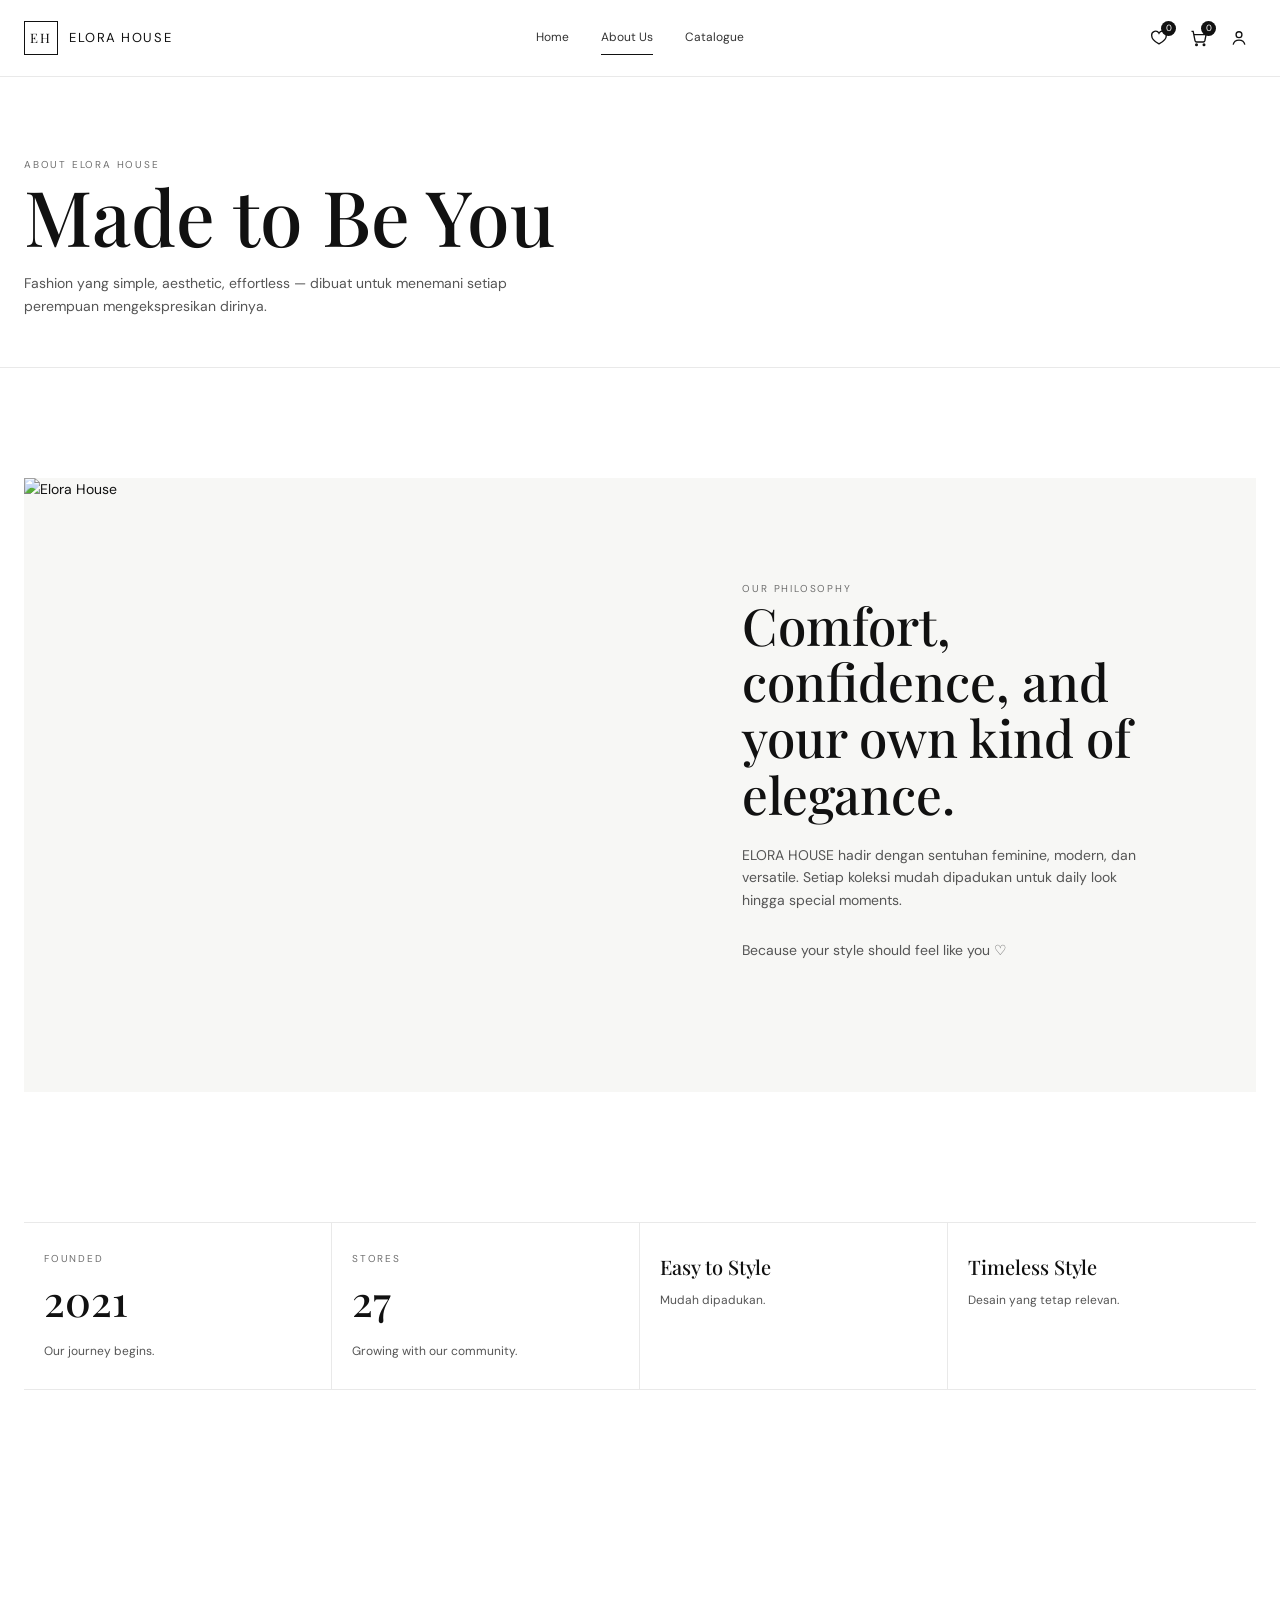
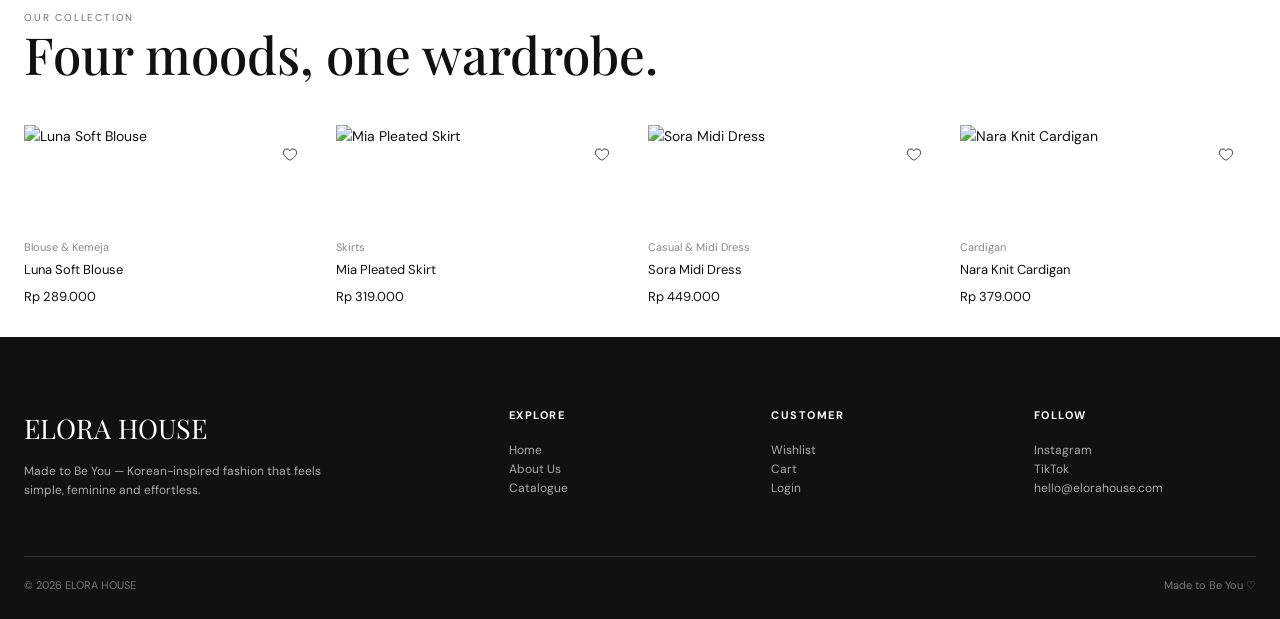
==== about.html @ 99dda6ee "Add files via upload" ====
<!doctype html><html lang="en"><head><meta charset="utf-8"><meta name="viewport" content="width=device-width,initial-scale=1"><meta name="description" content="ELORA HOUSE — Made to Be You"><title>About Us · ELORA HOUSE</title><link rel="stylesheet" href="styles.css"></head><body><div id="site-header"></div>
<main>
<section class="page-hero"><div class="container"><div class="eyebrow">About Elora House</div><h1>Made to Be You</h1><p>Fashion yang simple, aesthetic, effortless — dibuat untuk menemani setiap perempuan mengekspresikan dirinya.</p></div></section>
<section class="section"><div class="container"><div class="editorial" style="min-height:500px"><div class="editorial-img"><img src="https://images.unsplash.com/photo-1525507119028-ed4c629a60a3?auto=format&fit=crop&w=1200&q=90" alt="Elora House"></div><div class="editorial-copy"><div><div class="eyebrow">Our philosophy</div><h2>Comfort, confidence, and your own kind of elegance.</h2><p>ELORA HOUSE hadir dengan sentuhan feminine, modern, dan versatile. Setiap koleksi mudah dipadukan untuk daily look hingga special moments.</p><p>Because your style should feel like you ♡</p></div></div></div></div></section>
<section class="section" style="padding-top:20px"><div class="container"><div class="values"><div class="value"><div class="eyebrow">Founded</div><strong style="font-size:42px">2021</strong><p>Our journey begins.</p></div><div class="value"><div class="eyebrow">Stores</div><strong style="font-size:42px">27</strong><p>Growing with our community.</p></div><div class="value"><strong>Easy to Style</strong><p>Mudah dipadukan.</p></div><div class="value"><strong>Timeless Style</strong><p>Desain yang tetap relevan.</p></div></div></div></section>
<section class="section"><div class="container"><div class="section-head"><div><div class="eyebrow">Our collection</div><h2>Four moods, one wardrobe.</h2></div></div><div class="products" id="featuredGrid"></div></div></section>
</main><div id="site-footer"></div><script src="app.js"></script></body></html>
---- styles.css ----
@import url('https://fonts.googleapis.com/css2?family=DM+Sans:wght@400;500;600&family=Playfair+Display:wght@400;500;600&display=swap');

:root{
  --black:#111111; --white:#fff; --muted:#6f6f6f; --line:#e9e9e9; --soft:#f7f7f5;
  --serif:"Playfair Display", Georgia, serif; --sans:"DM Sans", Arial, sans-serif;
  --max:1320px;
}
*{box-sizing:border-box}
html{scroll-behavior:smooth}
body{margin:0;background:var(--white);color:var(--black);font-family:var(--sans);font-size:14px;line-height:1.6}
a{color:inherit;text-decoration:none}
button,input,select{font:inherit}
button{cursor:pointer}
img{display:block;width:100%;object-fit:cover}
.container{width:min(var(--max),calc(100% - 48px));margin:auto}
.eyebrow{text-transform:uppercase;letter-spacing:.18em;font-size:10px;color:var(--muted)}
h1,h2,h3{font-family:var(--serif);font-weight:500;line-height:1.1;margin:0}
h1{font-size:clamp(42px,6vw,84px)}
h2{font-size:clamp(30px,4vw,52px)}
h3{font-size:24px}
p{margin:0;color:#555}
.btn{display:inline-flex;align-items:center;justify-content:center;gap:8px;border:1px solid var(--black);background:var(--black);color:#fff;padding:13px 22px;transition:.25s}
.btn:hover{background:#333}
.btn.light{background:#fff;color:#111}
.btn.light:hover{background:#f3f3f3}
.icon-btn{border:0;background:none;padding:7px;display:grid;place-items:center;position:relative}
.icon-btn svg{width:20px;height:20px;stroke-width:1.6}
.badge-count{position:absolute;right:0;top:0;min-width:15px;height:15px;padding:0 4px;border-radius:20px;background:#111;color:#fff;font-size:9px;display:grid;place-items:center}
.navbar{position:sticky;top:0;z-index:50;background:rgba(255,255,255,.96);backdrop-filter:blur(12px);border-bottom:1px solid var(--line)}
.nav-inner{height:76px;display:grid;grid-template-columns:1fr auto 1fr;align-items:center;gap:24px}
.brand{display:flex;align-items:center;gap:11px;font-size:13px;letter-spacing:.12em}
.logo{width:34px;height:34px;border:1px solid #111;display:grid;place-items:center;font-family:var(--serif);font-size:13px}
.nav-links{display:flex;gap:32px;align-items:center}
.nav-links a{font-size:12px;color:#333;position:relative}
.nav-links a:after{content:"";position:absolute;left:0;bottom:-7px;width:0;height:1px;background:#111;transition:.25s}
.nav-links a:hover:after,.nav-links a.active:after{width:100%}
.nav-actions{display:flex;justify-content:flex-end;gap:6px}
.mobile-toggle{display:none}
.drawer{display:none}
.hero{min-height:calc(100vh - 76px);position:relative;overflow:hidden;background:#ddd}
.hero img{height:calc(100vh - 76px);min-height:580px}
.hero:after{content:"";position:absolute;inset:0;background:linear-gradient(90deg,rgba(0,0,0,.48),rgba(0,0,0,.04) 65%,transparent)}
.hero-copy{position:absolute;z-index:2;left:6%;bottom:11%;color:#fff;max-width:620px}
.hero-copy p{color:#fff;max-width:480px;margin:18px 0 28px;font-size:15px}
.hero .eyebrow{color:#fff}
.section{padding:110px 0}
.section-head{display:flex;justify-content:space-between;align-items:end;gap:30px;margin-bottom:42px}
.section-head p{max-width:390px}
.category-grid{display:grid;grid-template-columns:repeat(4,1fr);gap:14px}
.category-card{position:relative;aspect-ratio:3/4;overflow:hidden}
.category-card img{height:100%;transition:transform .5s}
.category-card:hover img{transform:scale(1.035)}
.category-card:after{content:"";position:absolute;inset:0;background:linear-gradient(0deg,rgba(0,0,0,.48),transparent 55%)}
.category-label{position:absolute;z-index:2;bottom:22px;left:22px;color:#fff}
.category-label span{display:block;font-size:10px;letter-spacing:.14em;text-transform:uppercase;margin-top:5px;opacity:.8}
.products{display:grid;grid-template-columns:repeat(4,1fr);gap:26px 16px}
.product-card{position:relative;min-width:0}
.product-img{aspect-ratio:3/4;overflow:hidden;background:#f0f0ef;position:relative}
.product-img img{height:100%;transition:transform .45s}
.product-card:hover .product-img img{transform:scale(1.025)}
.wish-float{position:absolute;right:12px;top:12px;background:#fff;width:36px;height:36px;border-radius:50%;border:0;display:grid;place-items:center;z-index:2}
.wish-float svg{width:18px}
.wish-float.active svg{fill:#111}
.product-info{padding-top:12px;display:grid;gap:3px}
.product-name{font-size:13px}
.product-meta{font-size:11px;color:#888}
.product-price{font-size:13px;margin-top:3px}
.editorial{display:grid;grid-template-columns:1fr 1fr;min-height:560px;background:var(--soft)}
.editorial-img img{height:100%;min-height:500px}
.editorial-copy{display:flex;align-items:center;padding:8vw}
.editorial-copy > div{max-width:500px}
.editorial-copy p{margin:22px 0 28px}
.values{display:grid;grid-template-columns:repeat(4,1fr);border-top:1px solid var(--line);border-bottom:1px solid var(--line)}
.value{padding:28px 20px;border-right:1px solid var(--line)}
.value:last-child{border-right:0}
.value strong{font-family:var(--serif);font-size:20px;font-weight:500}
.value p{font-size:12px;margin-top:8px}
.cta{padding:100px 20px;text-align:center;background:#111;color:#fff}
.cta p{color:#bbb;margin:16px auto 26px;max-width:450px}
.cta .btn{background:#fff;color:#111;border-color:#fff}
.footer{background:#111;color:#fff;padding:70px 0 25px}
.footer-grid{display:grid;grid-template-columns:2fr 1fr 1fr 1fr;gap:40px}
.footer p,.footer a{color:#aaa;font-size:12px}
.footer h4{font-size:11px;letter-spacing:.14em;text-transform:uppercase;margin:0 0 16px}
.footer-brand{font-family:var(--serif);font-size:27px}
.footer-bottom{border-top:1px solid #333;margin-top:55px;padding-top:20px;color:#777;font-size:11px;display:flex;justify-content:space-between}
.page-hero{padding:80px 0 50px;border-bottom:1px solid var(--line)}
.page-hero p{margin-top:15px;max-width:560px}
.filters{display:flex;gap:10px;flex-wrap:wrap;margin-bottom:35px}
.filter{border:1px solid var(--line);background:#fff;padding:9px 15px;font-size:11px}
.filter.active,.filter:hover{background:#111;color:#fff;border-color:#111}
.catalog-toolbar{display:flex;justify-content:space-between;align-items:center;margin-bottom:22px}
.search{border:0;border-bottom:1px solid #ccc;padding:10px 0;width:250px;outline:none}
.detail{padding:55px 0 100px}
.detail-grid{display:grid;grid-template-columns:1.15fr .85fr;gap:70px}
.gallery{display:grid;grid-template-columns:82px 1fr;gap:14px}
.thumbs{display:grid;align-content:start;gap:10px}
.thumb{border:1px solid transparent;cursor:pointer;aspect-ratio:1}
.thumb.active{border-color:#111}
.main-photo{aspect-ratio:3/4;background:#f4f4f2}
.detail-info{padding-top:15px}
.detail-info h1{font-size:clamp(34px,4vw,58px)}
.detail-price{font-size:17px;margin:18px 0 26px}
.detail-description{max-width:540px;margin-bottom:32px}
.option-title{font-size:11px;text-transform:uppercase;letter-spacing:.13em;margin-bottom:10px}
.option-row{display:flex;gap:8px;flex-wrap:wrap;margin-bottom:25px}
.option{border:1px solid #ddd;background:#fff;padding:10px 17px;font-size:12px}
.option.active{border-color:#111}
.quantity{display:flex;border:1px solid #ddd;width:max-content;margin-bottom:12px}
.quantity button{border:0;background:#fff;width:38px}
.quantity span{width:40px;display:grid;place-items:center}
.detail-actions{display:flex;gap:10px}
.detail-actions .btn{flex:1}
.info-accordion{border-top:1px solid var(--line);margin-top:35px}
.info-row{padding:18px 0;border-bottom:1px solid var(--line);display:flex;justify-content:space-between;font-size:12px}
.table-wrap{overflow:auto;margin-top:16px}.size-table{border-collapse:collapse;width:100%;font-size:11px;min-width:430px}.size-table th,.size-table td{border:1px solid var(--line);padding:11px;text-align:left}
.simple-list{display:grid;gap:14px}
.item{display:grid;grid-template-columns:110px 1fr auto;gap:20px;padding:18px 0;border-bottom:1px solid var(--line);align-items:center}
.item-img{aspect-ratio:3/4;background:#f5f5f4}
.item-info h3{font-size:19px}
.item-info p{font-size:12px;margin-top:4px}
.item-actions{display:flex;gap:10px;align-items:center}
.text-btn{border:0;background:none;text-decoration:underline;font-size:11px}
.cart-layout{display:grid;grid-template-columns:1fr 360px;gap:60px}
.summary{border:1px solid var(--line);padding:28px;height:max-content;position:sticky;top:100px}
.summary h3{font-size:25px;margin-bottom:24px}
.sum-row{display:flex;justify-content:space-between;font-size:12px;padding:8px 0}
.sum-total{border-top:1px solid var(--line);margin-top:12px;padding-top:17px;font-size:14px}
.form-grid{display:grid;grid-template-columns:1fr 1fr;gap:18px}
.field{display:grid;gap:7px}.field.full{grid-column:1/-1}.field label{font-size:10px;text-transform:uppercase;letter-spacing:.12em}.field input,.field textarea,.field select{border:1px solid #ddd;padding:12px;outline:none;background:#fff}.field textarea{min-height:100px;resize:vertical}
.login-wrap{min-height:calc(100vh - 76px);display:grid;place-items:center;padding:70px 20px}
.login-box{width:min(430px,100%);border:1px solid var(--line);padding:42px}
.login-box h1{font-size:45px}.login-box p{margin:12px 0 28px}
.login-box .field{margin-bottom:15px}
.notice{background:#f6f6f4;padding:13px 15px;font-size:11px;color:#555;margin-bottom:18px}
.empty{text-align:center;padding:80px 20px;border:1px dashed #ddd}
.empty h2{font-size:32px;margin-bottom:12px}
@media(max-width:900px){
  .nav-inner{grid-template-columns:auto 1fr auto}.nav-links{display:none}.mobile-toggle{display:grid}.brand span{display:none}
  .drawer{position:fixed;inset:76px 0 0;background:#fff;z-index:49;padding:35px 24px;display:none}.drawer.open{display:block}.drawer a{display:block;font-family:var(--serif);font-size:31px;padding:12px 0;border-bottom:1px solid var(--line)}
  .category-grid,.products{grid-template-columns:repeat(2,1fr)}
  .editorial{grid-template-columns:1fr}.editorial-img{height:55vw;min-height:350px}.editorial-img img{min-height:0}
  .values{grid-template-columns:1fr 1fr}.value:nth-child(2){border-right:0}.value:nth-child(-n+2){border-bottom:1px solid var(--line)}
  .footer-grid{grid-template-columns:1.5fr 1fr 1fr}
  .detail-grid{grid-template-columns:1fr;gap:35px}.detail-info{padding:0}
  .cart-layout{grid-template-columns:1fr}.summary{position:static}
}
@media(max-width:600px){
  .container{width:min(var(--max),calc(100% - 30px))}
  .nav-inner{height:66px}.drawer{inset:66px 0 0}
  .hero,.hero img{min-height:650px;height:calc(100svh - 66px)}
  .hero-copy{left:20px;right:20px;bottom:55px}
  .section{padding:72px 0}.section-head{display:block;margin-bottom:28px}.section-head p{margin-top:13px}
  .category-grid{gap:8px}.category-card{aspect-ratio:2/3}.category-label{left:13px;bottom:14px}
  .products{gap:24px 9px}.product-name,.product-price{font-size:12px}
  .footer-grid{grid-template-columns:1fr 1fr}.footer-grid > :first-child{grid-column:1/-1}
  .footer-bottom{display:block}.footer-bottom span{display:block;margin-top:6px}
  .page-hero{padding:55px 0 35px}.page-hero h1{font-size:45px}
  .catalog-toolbar{align-items:start;gap:15px;flex-direction:column}.search{width:100%}
  .gallery{grid-template-columns:1fr}.thumbs{grid-template-columns:repeat(4,1fr);order:2}
  .item{grid-template-columns:76px 1fr}.item-actions{grid-column:2}.item-price{grid-column:2}
  .form-grid{grid-template-columns:1fr}.field.full{grid-column:auto}
  .login-box{padding:30px 22px}
}

.toast{position:fixed;z-index:100;right:20px;bottom:20px;background:#111;color:#fff;padding:13px 18px;font-size:12px;opacity:0;transform:translateY(10px);transition:.25s;pointer-events:none}.toast.show{opacity:1;transform:none}

.text-link{font-size:11px;text-transform:uppercase;letter-spacing:.12em;text-decoration:underline;text-underline-offset:5px}.home-products{padding-top:75px;padding-bottom:35px}.home-products.alt{padding-top:70px}.home-products.sale{padding-top:70px}.shop-look{position:relative;min-height:680px;margin-top:75px;background:#eee;overflow:hidden}.shop-look-image,.shop-look-image img{height:100%;min-height:680px}.shop-look-image img{object-position:center}.shop-look-copy{position:absolute;left:6%;bottom:9%;color:#fff;z-index:2}.shop-look:after{content:"";position:absolute;inset:0;background:linear-gradient(90deg,rgba(0,0,0,.45),transparent 70%)}.shop-look-copy h2{font-size:clamp(42px,6vw,76px);margin:8px 0 12px}.shop-look-copy p{color:#fff;margin-bottom:24px}@media(max-width:600px){.home-products{padding-top:55px;padding-bottom:20px}.shop-look,.shop-look-image,.shop-look-image img{min-height:600px}.shop-look-copy{left:20px;bottom:40px}}
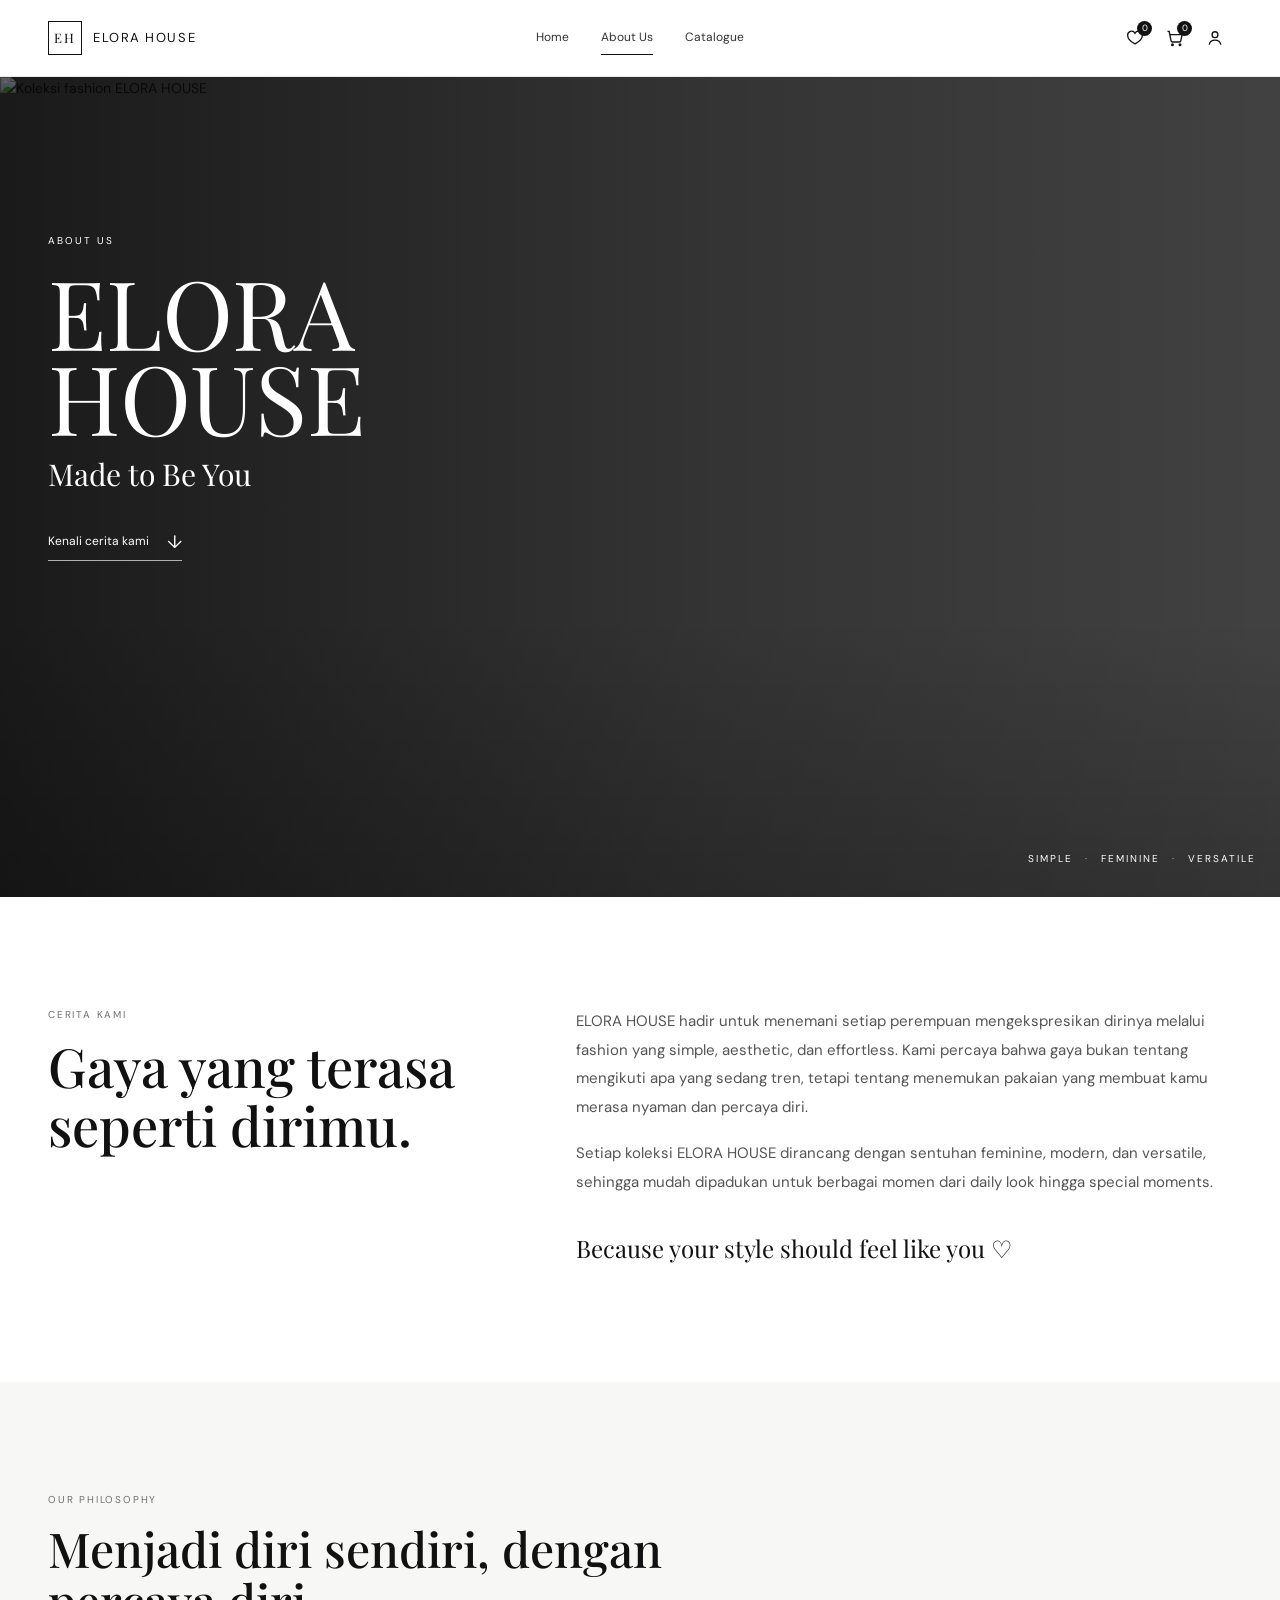
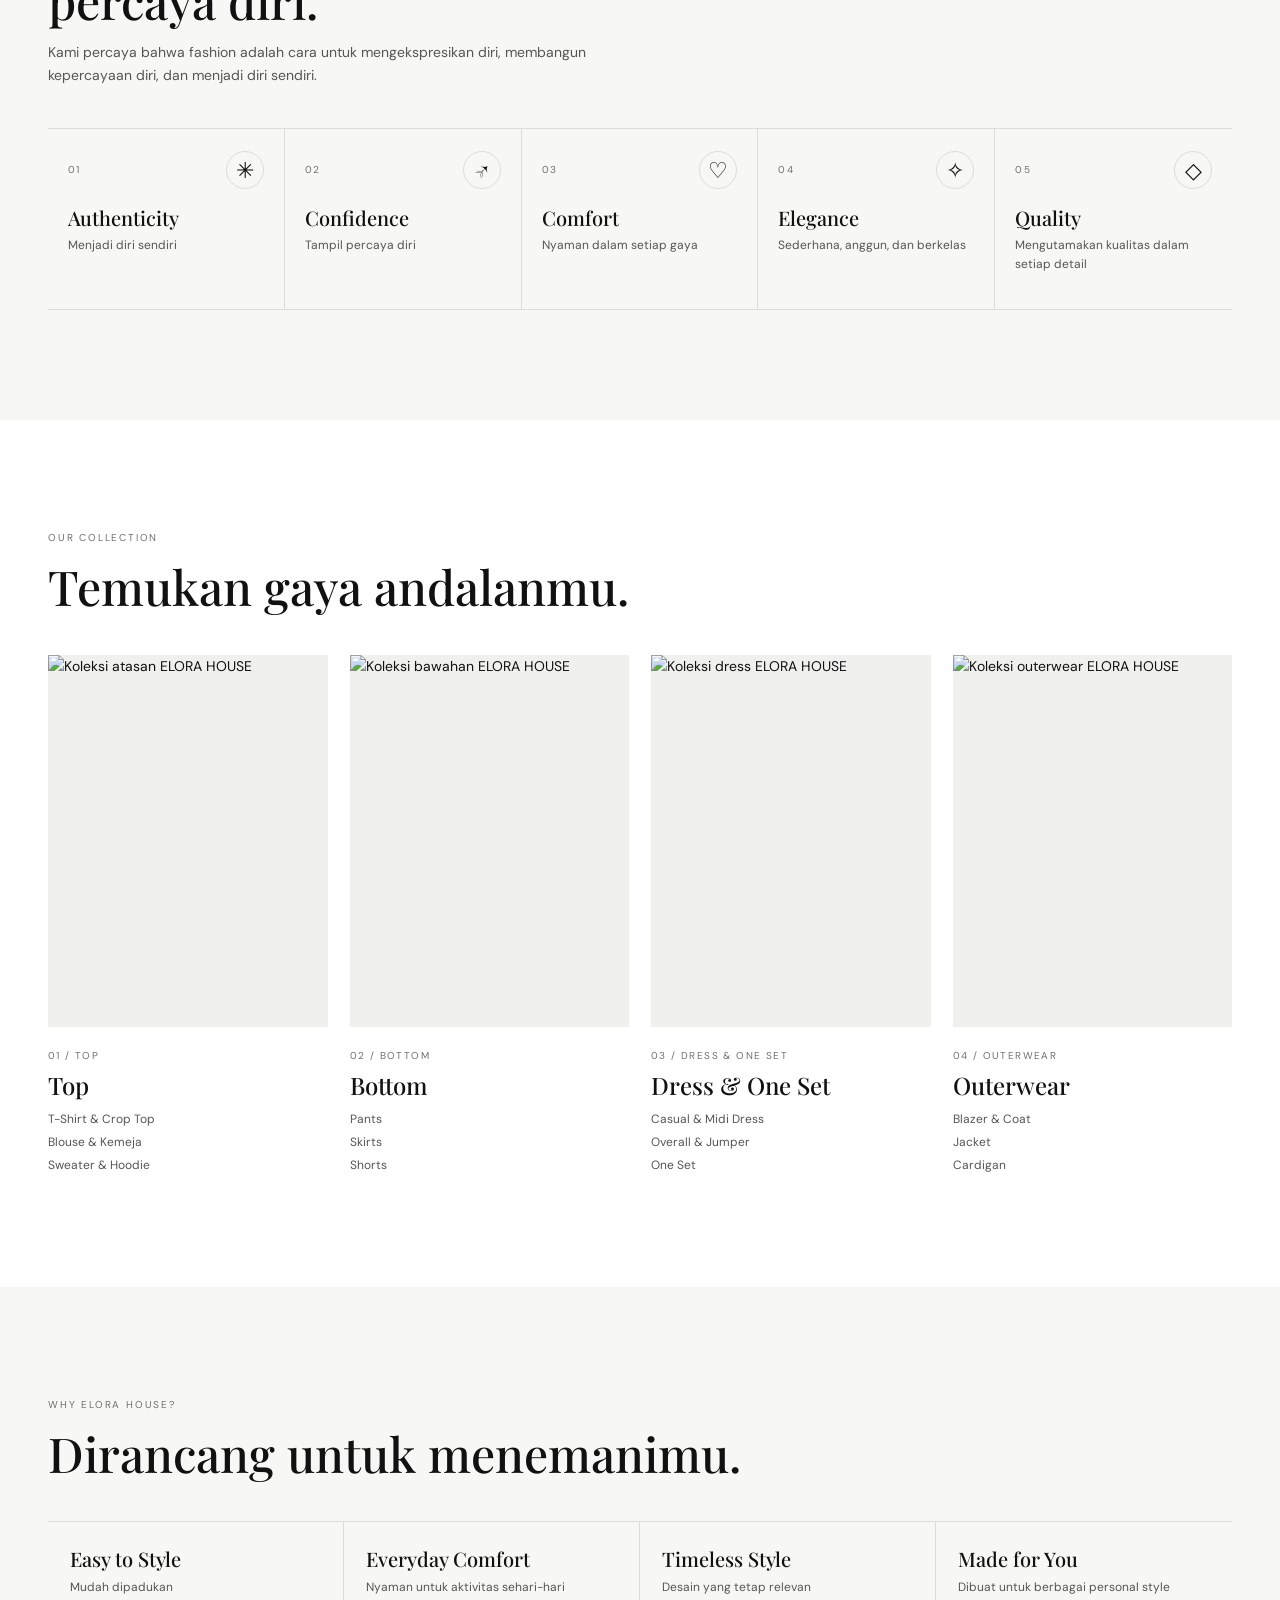
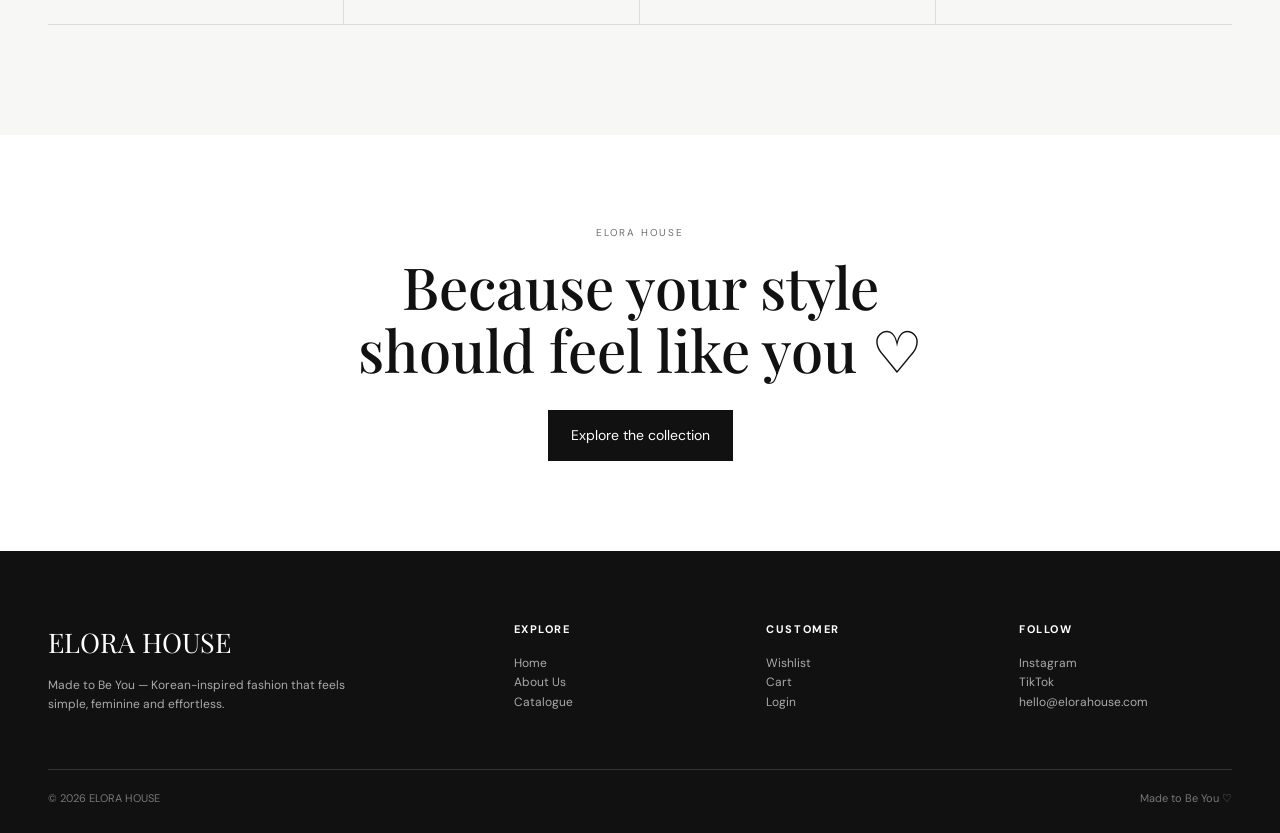
==== commit e7de4180: "Initial commit" ====
--- a/about.html
+++ b/about.html
@@ -1,7 +1,106 @@
-<!doctype html><html lang="en"><head><meta charset="utf-8"><meta name="viewport" content="width=device-width,initial-scale=1"><meta name="description" content="ELORA HOUSE — Made to Be You"><title>About Us · ELORA HOUSE</title><link rel="stylesheet" href="styles.css"></head><body><div id="site-header"></div>
-<main>
-<section class="page-hero"><div class="container"><div class="eyebrow">About Elora House</div><h1>Made to Be You</h1><p>Fashion yang simple, aesthetic, effortless — dibuat untuk menemani setiap perempuan mengekspresikan dirinya.</p></div></section>
-<section class="section"><div class="container"><div class="editorial" style="min-height:500px"><div class="editorial-img"><img src="https://images.unsplash.com/photo-1525507119028-ed4c629a60a3?auto=format&fit=crop&w=1200&q=90" alt="Elora House"></div><div class="editorial-copy"><div><div class="eyebrow">Our philosophy</div><h2>Comfort, confidence, and your own kind of elegance.</h2><p>ELORA HOUSE hadir dengan sentuhan feminine, modern, dan versatile. Setiap koleksi mudah dipadukan untuk daily look hingga special moments.</p><p>Because your style should feel like you ♡</p></div></div></div></div></section>
-<section class="section" style="padding-top:20px"><div class="container"><div class="values"><div class="value"><div class="eyebrow">Founded</div><strong style="font-size:42px">2021</strong><p>Our journey begins.</p></div><div class="value"><div class="eyebrow">Stores</div><strong style="font-size:42px">27</strong><p>Growing with our community.</p></div><div class="value"><strong>Easy to Style</strong><p>Mudah dipadukan.</p></div><div class="value"><strong>Timeless Style</strong><p>Desain yang tetap relevan.</p></div></div></div></section>
-<section class="section"><div class="container"><div class="section-head"><div><div class="eyebrow">Our collection</div><h2>Four moods, one wardrobe.</h2></div></div><div class="products" id="featuredGrid"></div></div></section>
-</main><div id="site-footer"></div><script src="app.js"></script></body></html>
+<!doctype html>
+<html lang="id">
+<head>
+	<meta charset="utf-8">
+	<meta name="viewport" content="width=device-width,initial-scale=1">
+	<meta name="description" content="Kenali ELORA HOUSE, fashion simple, aesthetic, dan effortless. Made to Be You.">
+	<title>About Us · ELORA HOUSE</title>
+	<link rel="stylesheet" href="styles.css">
+</head>
+<body>
+<div id="site-header"></div>
+<main class="about-page">
+	<section class="about-hero">
+		<img class="about-hero-image" src="https://images.unsplash.com/photo-1525507119028-ed4c629a60a3?auto=format&fit=crop&w=2200&q=90" alt="Koleksi fashion ELORA HOUSE">
+		<div class="container about-hero-inner">
+			<span class="about-hero-eyebrow">ABOUT US</span>
+			<h1>ELORA<br>HOUSE</h1>
+			<p class="about-hero-tagline">Made to Be You</p>
+			<a class="about-hero-link" href="#our-story">Kenali cerita kami <span aria-hidden="true">↓</span></a>
+		</div>
+		<div class="about-hero-note">SIMPLE <span>·</span> FEMININE <span>·</span> VERSATILE</div>
+	</section>
+
+	<section class="section about-story" id="our-story">
+		<div class="container about-story-grid">
+			<div class="about-story-heading">
+				<div class="eyebrow">Cerita kami</div>
+				<h2>Gaya yang terasa seperti dirimu.</h2>
+			</div>
+			<div class="about-story-copy">
+				<p>ELORA HOUSE hadir untuk menemani setiap perempuan mengekspresikan dirinya melalui fashion yang simple, aesthetic, dan effortless. Kami percaya bahwa gaya bukan tentang mengikuti apa yang sedang tren, tetapi tentang menemukan pakaian yang membuat kamu merasa nyaman dan percaya diri.</p>
+				<p>Setiap koleksi ELORA HOUSE dirancang dengan sentuhan feminine, modern, dan versatile, sehingga mudah dipadukan untuk berbagai momen dari daily look hingga special moments.</p>
+				<p class="about-story-signoff">Because your style should feel like you ♡</p>
+			</div>
+		</div>
+	</section>
+
+	<section class="section about-philosophy">
+		<div class="container">
+			<div class="about-section-heading">
+				<div class="eyebrow">Our Philosophy</div>
+				<h2>Menjadi diri sendiri, dengan percaya diri.</h2>
+				<p>Kami percaya bahwa fashion adalah cara untuk mengekspresikan diri, membangun kepercayaan diri, dan menjadi diri sendiri.</p>
+			</div>
+			<div class="about-principles">
+				<article class="about-principle"><div class="about-principle-top"><span class="about-principle-number">01</span><span class="about-principle-icon" aria-hidden="true">✳</span></div><h3>Authenticity</h3><p>Menjadi diri sendiri</p></article>
+				<article class="about-principle"><div class="about-principle-top"><span class="about-principle-number">02</span><span class="about-principle-icon" aria-hidden="true">↗</span></div><h3>Confidence</h3><p>Tampil percaya diri</p></article>
+				<article class="about-principle"><div class="about-principle-top"><span class="about-principle-number">03</span><span class="about-principle-icon" aria-hidden="true">♡</span></div><h3>Comfort</h3><p>Nyaman dalam setiap gaya</p></article>
+				<article class="about-principle"><div class="about-principle-top"><span class="about-principle-number">04</span><span class="about-principle-icon" aria-hidden="true">✧</span></div><h3>Elegance</h3><p>Sederhana, anggun, dan berkelas</p></article>
+				<article class="about-principle"><div class="about-principle-top"><span class="about-principle-number">05</span><span class="about-principle-icon" aria-hidden="true">◇</span></div><h3>Quality</h3><p>Mengutamakan kualitas dalam setiap detail</p></article>
+			</div>
+		</div>
+	</section>
+
+	<section class="section about-collection">
+		<div class="container">
+			<div class="about-section-heading">
+				<div class="eyebrow">Our Collection</div>
+				<h2>Temukan gaya andalanmu.</h2>
+			</div>
+			<div class="about-collection-grid">
+				<article class="about-category">
+					<div class="about-category-image"><img src="https://images.unsplash.com/photo-1566206091558-7f218b696731?auto=format&fit=crop&w=900&q=85" alt="Koleksi atasan ELORA HOUSE" loading="lazy"></div>
+					<div class="about-category-info"><span>01 / TOP</span><h3>Top</h3><ul><li>T-Shirt &amp; Crop Top</li><li>Blouse &amp; Kemeja</li><li>Sweater &amp; Hoodie</li></ul></div>
+				</article>
+				<article class="about-category">
+					<div class="about-category-image"><img src="https://images.unsplash.com/photo-1583496661160-fb5886a13d27?auto=format&fit=crop&w=900&q=85" alt="Koleksi bawahan ELORA HOUSE" loading="lazy"></div>
+					<div class="about-category-info"><span>02 / BOTTOM</span><h3>Bottom</h3><ul><li>Pants</li><li>Skirts</li><li>Shorts</li></ul></div>
+				</article>
+				<article class="about-category">
+					<div class="about-category-image"><img src="https://images.unsplash.com/photo-1566174053879-31528523f8ae?auto=format&fit=crop&w=900&q=85" alt="Koleksi dress ELORA HOUSE" loading="lazy"></div>
+					<div class="about-category-info"><span>03 / DRESS &amp; ONE SET</span><h3>Dress &amp; One Set</h3><ul><li>Casual &amp; Midi Dress</li><li>Overall &amp; Jumper</li><li>One Set</li></ul></div>
+				</article>
+				<article class="about-category">
+					<div class="about-category-image"><img src="https://images.unsplash.com/photo-1539533018447-63fcce2678e3?auto=format&fit=crop&w=900&q=85" alt="Koleksi outerwear ELORA HOUSE" loading="lazy"></div>
+					<div class="about-category-info"><span>04 / OUTERWEAR</span><h3>Outerwear</h3><ul><li>Blazer &amp; Coat</li><li>Jacket</li><li>Cardigan</li></ul></div>
+				</article>
+			</div>
+		</div>
+	</section>
+
+	<section class="section about-reasons">
+		<div class="container">
+			<div class="about-section-heading">
+				<div class="eyebrow">Why ELORA HOUSE?</div>
+				<h2>Dirancang untuk menemanimu.</h2>
+			</div>
+			<div class="about-reason-grid">
+				<article class="about-reason"><h3>Easy to Style</h3><p>Mudah dipadukan</p></article>
+				<article class="about-reason"><h3>Everyday Comfort</h3><p>Nyaman untuk aktivitas sehari-hari</p></article>
+				<article class="about-reason"><h3>Timeless Style</h3><p>Desain yang tetap relevan</p></article>
+				<article class="about-reason"><h3>Made for You</h3><p>Dibuat untuk berbagai personal style</p></article>
+			</div>
+		</div>
+	</section>
+
+	<section class="about-closing">
+		<div class="eyebrow">ELORA HOUSE</div>
+		<h2>Because your style<br>should feel like you ♡</h2>
+		<a class="btn" href="catalogue.html">Explore the collection</a>
+	</section>
+</main>
+<div id="site-footer"></div>
+<script src="app.js"></script>
+</body>
+</html>
--- a/styles.css
+++ b/styles.css
@@ -1,168 +1,1465 @@
-@import url('https://fonts.googleapis.com/css2?family=DM+Sans:wght@400;500;600&family=Playfair+Display:wght@400;500;600&display=swap');
+@import url("https://fonts.googleapis.com/css2?family=DM+Sans:wght@400;500;600&family=Playfair+Display:wght@400;500;600&display=swap");
 
-:root{
-  --black:#111111; --white:#fff; --muted:#6f6f6f; --line:#e9e9e9; --soft:#f7f7f5;
-  --serif:"Playfair Display", Georgia, serif; --sans:"DM Sans", Arial, sans-serif;
-  --max:1320px;
-}
-*{box-sizing:border-box}
-html{scroll-behavior:smooth}
-body{margin:0;background:var(--white);color:var(--black);font-family:var(--sans);font-size:14px;line-height:1.6}
-a{color:inherit;text-decoration:none}
-button,input,select{font:inherit}
-button{cursor:pointer}
-img{display:block;width:100%;object-fit:cover}
-.container{width:min(var(--max),calc(100% - 48px));margin:auto}
-.eyebrow{text-transform:uppercase;letter-spacing:.18em;font-size:10px;color:var(--muted)}
-h1,h2,h3{font-family:var(--serif);font-weight:500;line-height:1.1;margin:0}
-h1{font-size:clamp(42px,6vw,84px)}
-h2{font-size:clamp(30px,4vw,52px)}
-h3{font-size:24px}
-p{margin:0;color:#555}
-.btn{display:inline-flex;align-items:center;justify-content:center;gap:8px;border:1px solid var(--black);background:var(--black);color:#fff;padding:13px 22px;transition:.25s}
-.btn:hover{background:#333}
-.btn.light{background:#fff;color:#111}
-.btn.light:hover{background:#f3f3f3}
-.icon-btn{border:0;background:none;padding:7px;display:grid;place-items:center;position:relative}
-.icon-btn svg{width:20px;height:20px;stroke-width:1.6}
-.badge-count{position:absolute;right:0;top:0;min-width:15px;height:15px;padding:0 4px;border-radius:20px;background:#111;color:#fff;font-size:9px;display:grid;place-items:center}
-.navbar{position:sticky;top:0;z-index:50;background:rgba(255,255,255,.96);backdrop-filter:blur(12px);border-bottom:1px solid var(--line)}
-.nav-inner{height:76px;display:grid;grid-template-columns:1fr auto 1fr;align-items:center;gap:24px}
-.brand{display:flex;align-items:center;gap:11px;font-size:13px;letter-spacing:.12em}
-.logo{width:34px;height:34px;border:1px solid #111;display:grid;place-items:center;font-family:var(--serif);font-size:13px}
-.nav-links{display:flex;gap:32px;align-items:center}
-.nav-links a{font-size:12px;color:#333;position:relative}
-.nav-links a:after{content:"";position:absolute;left:0;bottom:-7px;width:0;height:1px;background:#111;transition:.25s}
-.nav-links a:hover:after,.nav-links a.active:after{width:100%}
-.nav-actions{display:flex;justify-content:flex-end;gap:6px}
-.mobile-toggle{display:none}
-.drawer{display:none}
-.hero{min-height:calc(100vh - 76px);position:relative;overflow:hidden;background:#ddd}
-.hero img{height:calc(100vh - 76px);min-height:580px}
-.hero:after{content:"";position:absolute;inset:0;background:linear-gradient(90deg,rgba(0,0,0,.48),rgba(0,0,0,.04) 65%,transparent)}
-.hero-copy{position:absolute;z-index:2;left:6%;bottom:11%;color:#fff;max-width:620px}
-.hero-copy p{color:#fff;max-width:480px;margin:18px 0 28px;font-size:15px}
-.hero .eyebrow{color:#fff}
-.section{padding:110px 0}
-.section-head{display:flex;justify-content:space-between;align-items:end;gap:30px;margin-bottom:42px}
-.section-head p{max-width:390px}
-.category-grid{display:grid;grid-template-columns:repeat(4,1fr);gap:14px}
-.category-card{position:relative;aspect-ratio:3/4;overflow:hidden}
-.category-card img{height:100%;transition:transform .5s}
-.category-card:hover img{transform:scale(1.035)}
-.category-card:after{content:"";position:absolute;inset:0;background:linear-gradient(0deg,rgba(0,0,0,.48),transparent 55%)}
-.category-label{position:absolute;z-index:2;bottom:22px;left:22px;color:#fff}
-.category-label span{display:block;font-size:10px;letter-spacing:.14em;text-transform:uppercase;margin-top:5px;opacity:.8}
-.products{display:grid;grid-template-columns:repeat(4,1fr);gap:26px 16px}
-.product-card{position:relative;min-width:0}
-.product-img{aspect-ratio:3/4;overflow:hidden;background:#f0f0ef;position:relative}
-.product-img img{height:100%;transition:transform .45s}
-.product-card:hover .product-img img{transform:scale(1.025)}
-.wish-float{position:absolute;right:12px;top:12px;background:#fff;width:36px;height:36px;border-radius:50%;border:0;display:grid;place-items:center;z-index:2}
-.wish-float svg{width:18px}
-.wish-float.active svg{fill:#111}
-.product-info{padding-top:12px;display:grid;gap:3px}
-.product-name{font-size:13px}
-.product-meta{font-size:11px;color:#888}
-.product-price{font-size:13px;margin-top:3px}
-.editorial{display:grid;grid-template-columns:1fr 1fr;min-height:560px;background:var(--soft)}
-.editorial-img img{height:100%;min-height:500px}
-.editorial-copy{display:flex;align-items:center;padding:8vw}
-.editorial-copy > div{max-width:500px}
-.editorial-copy p{margin:22px 0 28px}
-.values{display:grid;grid-template-columns:repeat(4,1fr);border-top:1px solid var(--line);border-bottom:1px solid var(--line)}
-.value{padding:28px 20px;border-right:1px solid var(--line)}
-.value:last-child{border-right:0}
-.value strong{font-family:var(--serif);font-size:20px;font-weight:500}
-.value p{font-size:12px;margin-top:8px}
-.cta{padding:100px 20px;text-align:center;background:#111;color:#fff}
-.cta p{color:#bbb;margin:16px auto 26px;max-width:450px}
-.cta .btn{background:#fff;color:#111;border-color:#fff}
-.footer{background:#111;color:#fff;padding:70px 0 25px}
-.footer-grid{display:grid;grid-template-columns:2fr 1fr 1fr 1fr;gap:40px}
-.footer p,.footer a{color:#aaa;font-size:12px}
-.footer h4{font-size:11px;letter-spacing:.14em;text-transform:uppercase;margin:0 0 16px}
-.footer-brand{font-family:var(--serif);font-size:27px}
-.footer-bottom{border-top:1px solid #333;margin-top:55px;padding-top:20px;color:#777;font-size:11px;display:flex;justify-content:space-between}
-.page-hero{padding:80px 0 50px;border-bottom:1px solid var(--line)}
-.page-hero p{margin-top:15px;max-width:560px}
-.filters{display:flex;gap:10px;flex-wrap:wrap;margin-bottom:35px}
-.filter{border:1px solid var(--line);background:#fff;padding:9px 15px;font-size:11px}
-.filter.active,.filter:hover{background:#111;color:#fff;border-color:#111}
-.catalog-toolbar{display:flex;justify-content:space-between;align-items:center;margin-bottom:22px}
-.search{border:0;border-bottom:1px solid #ccc;padding:10px 0;width:250px;outline:none}
-.detail{padding:55px 0 100px}
-.detail-grid{display:grid;grid-template-columns:1.15fr .85fr;gap:70px}
-.gallery{display:grid;grid-template-columns:82px 1fr;gap:14px}
-.thumbs{display:grid;align-content:start;gap:10px}
-.thumb{border:1px solid transparent;cursor:pointer;aspect-ratio:1}
-.thumb.active{border-color:#111}
-.main-photo{aspect-ratio:3/4;background:#f4f4f2}
-.detail-info{padding-top:15px}
-.detail-info h1{font-size:clamp(34px,4vw,58px)}
-.detail-price{font-size:17px;margin:18px 0 26px}
-.detail-description{max-width:540px;margin-bottom:32px}
-.option-title{font-size:11px;text-transform:uppercase;letter-spacing:.13em;margin-bottom:10px}
-.option-row{display:flex;gap:8px;flex-wrap:wrap;margin-bottom:25px}
-.option{border:1px solid #ddd;background:#fff;padding:10px 17px;font-size:12px}
-.option.active{border-color:#111}
-.quantity{display:flex;border:1px solid #ddd;width:max-content;margin-bottom:12px}
-.quantity button{border:0;background:#fff;width:38px}
-.quantity span{width:40px;display:grid;place-items:center}
-.detail-actions{display:flex;gap:10px}
-.detail-actions .btn{flex:1}
-.info-accordion{border-top:1px solid var(--line);margin-top:35px}
-.info-row{padding:18px 0;border-bottom:1px solid var(--line);display:flex;justify-content:space-between;font-size:12px}
-.table-wrap{overflow:auto;margin-top:16px}.size-table{border-collapse:collapse;width:100%;font-size:11px;min-width:430px}.size-table th,.size-table td{border:1px solid var(--line);padding:11px;text-align:left}
-.simple-list{display:grid;gap:14px}
-.item{display:grid;grid-template-columns:110px 1fr auto;gap:20px;padding:18px 0;border-bottom:1px solid var(--line);align-items:center}
-.item-img{aspect-ratio:3/4;background:#f5f5f4}
-.item-info h3{font-size:19px}
-.item-info p{font-size:12px;margin-top:4px}
-.item-actions{display:flex;gap:10px;align-items:center}
-.text-btn{border:0;background:none;text-decoration:underline;font-size:11px}
-.cart-layout{display:grid;grid-template-columns:1fr 360px;gap:60px}
-.summary{border:1px solid var(--line);padding:28px;height:max-content;position:sticky;top:100px}
-.summary h3{font-size:25px;margin-bottom:24px}
-.sum-row{display:flex;justify-content:space-between;font-size:12px;padding:8px 0}
-.sum-total{border-top:1px solid var(--line);margin-top:12px;padding-top:17px;font-size:14px}
-.form-grid{display:grid;grid-template-columns:1fr 1fr;gap:18px}
-.field{display:grid;gap:7px}.field.full{grid-column:1/-1}.field label{font-size:10px;text-transform:uppercase;letter-spacing:.12em}.field input,.field textarea,.field select{border:1px solid #ddd;padding:12px;outline:none;background:#fff}.field textarea{min-height:100px;resize:vertical}
-.login-wrap{min-height:calc(100vh - 76px);display:grid;place-items:center;padding:70px 20px}
-.login-box{width:min(430px,100%);border:1px solid var(--line);padding:42px}
-.login-box h1{font-size:45px}.login-box p{margin:12px 0 28px}
-.login-box .field{margin-bottom:15px}
-.notice{background:#f6f6f4;padding:13px 15px;font-size:11px;color:#555;margin-bottom:18px}
-.empty{text-align:center;padding:80px 20px;border:1px dashed #ddd}
-.empty h2{font-size:32px;margin-bottom:12px}
-@media(max-width:900px){
-  .nav-inner{grid-template-columns:auto 1fr auto}.nav-links{display:none}.mobile-toggle{display:grid}.brand span{display:none}
-  .drawer{position:fixed;inset:76px 0 0;background:#fff;z-index:49;padding:35px 24px;display:none}.drawer.open{display:block}.drawer a{display:block;font-family:var(--serif);font-size:31px;padding:12px 0;border-bottom:1px solid var(--line)}
-  .category-grid,.products{grid-template-columns:repeat(2,1fr)}
-  .editorial{grid-template-columns:1fr}.editorial-img{height:55vw;min-height:350px}.editorial-img img{min-height:0}
-  .values{grid-template-columns:1fr 1fr}.value:nth-child(2){border-right:0}.value:nth-child(-n+2){border-bottom:1px solid var(--line)}
-  .footer-grid{grid-template-columns:1.5fr 1fr 1fr}
-  .detail-grid{grid-template-columns:1fr;gap:35px}.detail-info{padding:0}
-  .cart-layout{grid-template-columns:1fr}.summary{position:static}
-}
-@media(max-width:600px){
-  .container{width:min(var(--max),calc(100% - 30px))}
-  .nav-inner{height:66px}.drawer{inset:66px 0 0}
-  .hero,.hero img{min-height:650px;height:calc(100svh - 66px)}
-  .hero-copy{left:20px;right:20px;bottom:55px}
-  .section{padding:72px 0}.section-head{display:block;margin-bottom:28px}.section-head p{margin-top:13px}
-  .category-grid{gap:8px}.category-card{aspect-ratio:2/3}.category-label{left:13px;bottom:14px}
-  .products{gap:24px 9px}.product-name,.product-price{font-size:12px}
-  .footer-grid{grid-template-columns:1fr 1fr}.footer-grid > :first-child{grid-column:1/-1}
-  .footer-bottom{display:block}.footer-bottom span{display:block;margin-top:6px}
-  .page-hero{padding:55px 0 35px}.page-hero h1{font-size:45px}
-  .catalog-toolbar{align-items:start;gap:15px;flex-direction:column}.search{width:100%}
-  .gallery{grid-template-columns:1fr}.thumbs{grid-template-columns:repeat(4,1fr);order:2}
-  .item{grid-template-columns:76px 1fr}.item-actions{grid-column:2}.item-price{grid-column:2}
-  .form-grid{grid-template-columns:1fr}.field.full{grid-column:auto}
-  .login-box{padding:30px 22px}
+:root {
+  --black: #111111;
+  --white: #fff;
+  --muted: #6f6f6f;
+  --line: #e9e9e9;
+  --soft: #f7f7f5;
+  --serif: "Playfair Display", Georgia, serif;
+  --sans: "DM Sans", Arial, sans-serif;
+  --max: 1240px;
+  --card-image-ratio: 3/4;
+}
+* {
+  box-sizing: border-box;
+}
+html {
+  scroll-behavior: smooth;
+}
+body {
+  margin: 0;
+  background: var(--white);
+  color: var(--black);
+  font-family: var(--sans);
+  font-size: 14px;
+  line-height: 1.6;
+}
+a {
+  color: inherit;
+  text-decoration: none;
+}
+button,
+input,
+select {
+  font: inherit;
+}
+button {
+  cursor: pointer;
+}
+img {
+  display: block;
+  width: 100%;
+  object-fit: cover;
+}
+.container {
+  width: min(var(--max), calc(100% - 96px));
+  margin: auto;
+}
+.eyebrow {
+  text-transform: uppercase;
+  letter-spacing: 0.18em;
+  font-size: 10px;
+  color: var(--muted);
+}
+h1,
+h2,
+h3 {
+  font-family: var(--serif);
+  font-weight: 500;
+  line-height: 1.1;
+  margin: 0;
+}
+h1 {
+  font-size: clamp(42px, 6vw, 84px);
+}
+h2 {
+  font-size: clamp(30px, 4vw, 52px);
+}
+h3 {
+  font-size: 24px;
+}
+p {
+  margin: 0;
+  color: #555;
+}
+.btn {
+  display: inline-flex;
+  align-items: center;
+  justify-content: center;
+  gap: 8px;
+  border: 1px solid var(--black);
+  background: var(--black);
+  color: #fff;
+  padding: 13px 22px;
+  transition: 0.25s;
+}
+.btn:hover {
+  background: #333;
+}
+.btn.light {
+  background: #fff;
+  color: #111;
+}
+.btn.light:hover {
+  background: #f3f3f3;
+}
+.icon-btn {
+  border: 0;
+  background: none;
+  padding: 7px;
+  display: grid;
+  place-items: center;
+  position: relative;
+}
+.icon-btn svg {
+  width: 20px;
+  height: 20px;
+  stroke-width: 1.6;
+}
+.badge-count {
+  position: absolute;
+  right: 0;
+  top: 0;
+  min-width: 15px;
+  height: 15px;
+  padding: 0 4px;
+  border-radius: 20px;
+  background: #111;
+  color: #fff;
+  font-size: 9px;
+  display: grid;
+  place-items: center;
+}
+.navbar {
+  position: sticky;
+  top: 0;
+  z-index: 50;
+  background: rgba(255, 255, 255, 0.96);
+  backdrop-filter: blur(12px);
+  border-bottom: 1px solid var(--line);
+}
+.nav-inner {
+  height: 76px;
+  display: grid;
+  grid-template-columns: 1fr auto 1fr;
+  align-items: center;
+  gap: 24px;
+}
+.brand {
+  display: flex;
+  align-items: center;
+  gap: 11px;
+  font-size: 13px;
+  letter-spacing: 0.12em;
+}
+.logo {
+  width: 34px;
+  height: 34px;
+  border: 1px solid #111;
+  display: grid;
+  place-items: center;
+  font-family: var(--serif);
+  font-size: 13px;
+}
+.nav-links {
+  display: flex;
+  gap: 32px;
+  align-items: center;
+}
+.nav-links a {
+  font-size: 12px;
+  color: #333;
+  position: relative;
+}
+.nav-links a:after {
+  content: "";
+  position: absolute;
+  left: 0;
+  bottom: -7px;
+  width: 0;
+  height: 1px;
+  background: #111;
+  transition: 0.25s;
+}
+.nav-links a:hover:after,
+.nav-links a.active:after {
+  width: 100%;
+}
+.nav-actions {
+  display: flex;
+  justify-content: flex-end;
+  gap: 6px;
+}
+.mobile-toggle {
+  display: none;
+}
+.drawer {
+  display: none;
+}
+.hero {
+  min-height: calc(100vh - 76px);
+  position: relative;
+  overflow: hidden;
+  background: #ddd;
+}
+.hero img {
+  height: calc(100vh - 76px);
+  min-height: 580px;
+}
+.hero:after {
+  content: "";
+  position: absolute;
+  inset: 0;
+  background: linear-gradient(
+    90deg,
+    rgba(0, 0, 0, 0.48),
+    rgba(0, 0, 0, 0.04) 65%,
+    transparent
+  );
+}
+.hero-copy {
+  position: absolute;
+  z-index: 2;
+  left: 6%;
+  bottom: 11%;
+  color: #fff;
+  max-width: 620px;
+}
+.hero-copy p {
+  color: #fff;
+  max-width: none;
+  margin: 18px 0 28px;
+  font-size: 15px;
+}
+.hero .eyebrow {
+  color: #fff;
+}
+.section {
+  padding: 110px 0;
+}
+.section-head {
+  display: flex;
+  justify-content: space-between;
+  align-items: end;
+  gap: 30px;
+  margin-bottom: 42px;
+}
+.section-head p {
+  max-width: 390px;
+}
+.category-grid {
+  display: grid;
+  grid-template-columns: repeat(4, 1fr);
+  gap: 22px;
+}
+.category-card {
+  position: relative;
+  aspect-ratio: var(--card-image-ratio);
+  overflow: hidden;
+}
+.category-card img {
+  height: 100%;
+  transition: transform 0.5s;
+}
+.category-card:hover img {
+  transform: scale(1.035);
+}
+.category-card:after {
+  content: "";
+  position: absolute;
+  inset: 0;
+  background: linear-gradient(0deg, rgba(0, 0, 0, 0.48), transparent 55%);
+}
+.category-label {
+  position: absolute;
+  z-index: 2;
+  bottom: 22px;
+  left: 22px;
+  color: #fff;
+}
+.category-label span {
+  display: block;
+  font-size: 10px;
+  letter-spacing: 0.14em;
+  text-transform: uppercase;
+  margin-top: 5px;
+  opacity: 0.8;
+}
+.products {
+  display: grid;
+  grid-template-columns: repeat(4, 1fr);
+  gap: 32px 22px;
+}
+.product-card {
+  position: relative;
+  min-width: 0;
+}
+.product-img {
+  display: block;
+  aspect-ratio: var(--card-image-ratio);
+  overflow: hidden;
+  background: #f0f0ef;
+  position: relative;
+}
+.product-img img {
+  height: 100%;
+  transition: transform 0.45s;
+}
+.product-card:hover .product-img img {
+  transform: scale(1.025);
+}
+.wish-float {
+  position: absolute;
+  right: 12px;
+  top: 12px;
+  background: #fff;
+  width: 36px;
+  height: 36px;
+  border-radius: 50%;
+  border: 0;
+  display: grid;
+  place-items: center;
+  z-index: 2;
+}
+.wish-float svg {
+  width: 18px;
+}
+.wish-float.active svg {
+  fill: #111;
+}
+.product-info {
+  padding-top: 12px;
+  display: grid;
+  gap: 3px;
+}
+.product-name {
+  font-size: 13px;
+}
+.product-meta {
+  font-size: 11px;
+  color: #888;
+}
+.product-price {
+  font-size: 13px;
+  margin-top: 3px;
+}
+.editorial {
+  display: grid;
+  grid-template-columns: 1fr 1fr;
+  min-height: 560px;
+  background: var(--soft);
+}
+.editorial-img img {
+  height: 100%;
+  min-height: 500px;
+}
+.editorial-copy {
+  display: flex;
+  align-items: center;
+  padding: 8vw;
+}
+.editorial-copy > div {
+  max-width: 500px;
+}
+.editorial-copy p {
+  margin: 22px 0 28px;
+}
+.values {
+  display: grid;
+  grid-template-columns: repeat(4, 1fr);
+  border-top: 1px solid var(--line);
+  border-bottom: 1px solid var(--line);
+}
+.value {
+  padding: 28px 20px;
+  border-right: 1px solid var(--line);
+}
+.value:last-child {
+  border-right: 0;
+}
+.value strong {
+  font-family: var(--serif);
+  font-size: 20px;
+  font-weight: 500;
+}
+.value p {
+  font-size: 12px;
+  margin-top: 8px;
+}
+.cta {
+  padding: 100px 20px;
+  text-align: center;
+  background: #fff;
+  color: #111;
+}
+.cta p {
+  color: #555;
+  margin: 16px auto 26px;
+  max-width: 450px;
+}
+.cta .btn {
+  background: #111;
+  color: #fff;
+  border-color: #111;
+}
+.footer {
+  background: #111;
+  color: #fff;
+  padding: 70px 0 25px;
+}
+.footer-grid {
+  display: grid;
+  grid-template-columns: 2fr 1fr 1fr 1fr;
+  gap: 40px;
+}
+.footer p,
+.footer a {
+  color: #aaa;
+  font-size: 12px;
+}
+.footer h4 {
+  font-size: 11px;
+  letter-spacing: 0.14em;
+  text-transform: uppercase;
+  margin: 0 0 16px;
+}
+.footer-brand {
+  font-family: var(--serif);
+  font-size: 27px;
+}
+.footer-bottom {
+  border-top: 1px solid #333;
+  margin-top: 55px;
+  padding-top: 20px;
+  color: #777;
+  font-size: 11px;
+  display: flex;
+  justify-content: space-between;
+}
+.page-hero {
+  padding: 35px 0 25px;
+  border-bottom: none solid var(--line);
+}
+.page-hero p {
+  margin-top: 12px;
+  max-width: 560px;
+}
+.page-hero + .section {
+  padding-top: 20px !important;
+}
+.filters {
+  display: flex;
+  gap: 10px;
+  flex-wrap: wrap;
+  margin-bottom: 25px;
+}
+.filter {
+  border: 1px solid var(--line);
+  background: #fff;
+  padding: 9px 15px;
+  font-size: 11px;
+}
+.filter.active,
+.filter:hover {
+  background: #111;
+  color: #fff;
+  border-color: #111;
+}
+.catalog-toolbar {
+  display: flex;
+  justify-content: space-between;
+  align-items: center;
+  margin-bottom: 22px;
+}
+.search {
+  border: 0;
+  border-bottom: 1px solid #ccc;
+  padding: 10px 0;
+  width: 250px;
+  outline: none;
+}
+.detail {
+  padding: 55px 0 100px;
+}
+.detail-subnav {
+  display: flex;
+  align-items: center;
+  flex-wrap: wrap;
+  gap: 10px;
+  margin: 0 auto 34px;
+  max-width: 1240px;
+  padding: 0 0 0 2px;
+  font-size: 11px;
+  letter-spacing: 0.15em;
+  text-transform: uppercase;
+  color: #6f6f6f;
+}
+.detail-subnav a,
+.detail-subnav span {
+  color: inherit;
+}
+.detail-subnav a:hover {
+  color: #111;
+}
+.detail-grid {
+  display: grid;
+  grid-template-columns: 1.1fr 0.9fr;
+  gap: 70px;
+  align-items: start;
+}
+.detail-gallery {
+  display: block;
+  margin-top: 24px;
+}
+.detail-thumbs {
+  display: none;
+}
+.detail-thumb {
+  border: 1px solid transparent;
+  background: transparent;
+  padding: 0;
+  cursor: pointer;
+  overflow: hidden;
+  aspect-ratio: 1;
+  transition: border-color 0.2s ease;
+}
+.detail-thumb img {
+  height: 50%;
+  width: 50%;
+  object-fit: cover;
+}
+.detail-thumb.active {
+  border-color: #111;
+}
+.detail-gallery-main {
+  width: 100%;
+  max-width: 700px;
+  height: 900px;
+  background: #f4f4f2;
+  overflow: hidden;
+}
+.detail-gallery-main img {
+  width: 100%;
+  height: 100%;
+  object-fit: cover;
+  display: block;
+}
+.detail-panel {
+  padding-top: 14px;
+}
+.detail-panel h1 {
+  font-size: clamp(34px, 4vw, 58px);
+  margin-bottom: 18px;
+  line-height: 1;
+}
+.detail-price-row {
+  display: flex;
+  align-items: center;
+  gap: 12px;
+  flex-wrap: wrap;
+  margin-bottom: 18px;
+}
+.detail-compare {
+  font-size: 17px;
+  color: #8b8b8b;
+  text-decoration: line-through;
+}
+.detail-price {
+  font-size: 32px;
+  font-family: var(--serif);
+  font-weight: 500;
+}
+.discount-pill {
+  display: inline-flex;
+  align-items: center;
+  justify-content: center;
+  padding: 6px 10px;
+  background: #f3eee3;
+  color: #111;
+  font-size: 10px;
+  letter-spacing: 0.15em;
+  text-transform: uppercase;
+}
+.detail-summary {
+  max-width: 560px;
+  color: #4e4e4e;
+  line-height: 1.7;
+  margin-bottom: 18px;
+}
+.detail-stock {
+  font-size: 10px;
+  letter-spacing: 0.2em;
+  text-transform: uppercase;
+  color: #2d7f4a;
+  margin: 0 0 22px;
+}
+.detail-stock.low {
+  color: #a54d2d;
+}
+.detail-option {
+  margin-top: 26px;
+}
+.detail-option-head {
+  display: flex;
+  justify-content: space-between;
+  align-items: center;
+  gap: 12px;
+  margin-bottom: 10px;
+  font-size: 10px;
+  letter-spacing: 0.18em;
+  text-transform: uppercase;
+  color: #555;
+}
+.detail-size-guide {
+  padding: 0;
+  border: 0;
+  background: none;
+  color: inherit;
+  letter-spacing: 0.14em;
+  font-size: 10px;
+  text-transform: uppercase;
+  cursor: pointer;
+}
+.detail-option-list {
+  display: flex;
+  gap: 8px;
+  flex-wrap: wrap;
+}
+.detail-option-chip {
+  min-width: 46px;
+  padding: 11px 14px;
+  border: 1px solid #ddd;
+  background: #fff;
+  color: #111;
+  font-size: 12px;
+  cursor: pointer;
+  transition:
+    border-color 0.2s ease,
+    background 0.2s ease,
+    color 0.2s ease;
+}
+.detail-option-chip.active {
+  border-color: #111;
+  background: #111;
+  color: #fff;
+}
+.detail-action-row {
+  display: flex;
+  align-items: center;
+  gap: 12px;
+  margin-top: 28px;
+}
+.detail-qty {
+  display: flex;
+  align-items: center;
+  border: 1px solid #1a1a1a;
+  width: max-content;
+}
+.detail-qty button {
+  width: 42px;
+  height: 50px;
+  border: 0;
+  background: #fff;
+  color: #111;
+  font-size: 22px;
+  cursor: pointer;
+}
+.detail-qty span {
+  display: grid;
+  place-items: center;
+  width: 44px;
+  height: 50px;
+  font-size: 14px;
+}
+.detail-btn {
+  flex: 1;
+  height: 52px;
+  padding: 0 18px;
+  min-width: 0;
+}
+.detail-wish {
+  width: 52px;
+  height: 52px;
+  border: 1px solid #111;
+  background: #fff;
+  color: #111;
+  font-size: 22px;
+  display: grid;
+  place-items: center;
+  cursor: pointer;
+  transition: all 0.2s ease;
+}
+.detail-wish.saved {
+  background: #111;
+  color: #fff;
+}
+.detail-specs {
+  display: grid;
+  grid-template-columns: repeat(2, minmax(0, 1fr));
+  gap: 18px 18px;
+  margin-top: 30px;
+  padding-top: 30px;
+  border-top: 1px solid var(--line);
+}
+.detail-specs-item p {
+  font-size: 10px;
+  letter-spacing: 0.18em;
+  text-transform: uppercase;
+  color: #7a7a7a;
+  margin: 0 0 8px;
+}
+.detail-specs-item strong {
+  font-size: 13px;
+  font-weight: 500;
+  color: #111;
+  font-family: var(--sans);
+}
+.detail-ship {
+  margin-top: 22px;
+  display: grid;
+  gap: 8px;
+  color: #444;
+  font-size: 12px;
+}
+.detail-guide {
+  margin-top: 30px;
+  padding-top: 20px;
+  border-top: 1px solid var(--line);
+}
+.detail-guide-head {
+  font-size: 22px;
+  font-family: var(--serif);
+  margin-bottom: 14px;
+}
+.table-wrap {
+  overflow: auto;
+}
+.size-table {
+  border-collapse: collapse;
+  width: 100%;
+  font-size: 11px;
+  min-width: 430px;
+}
+.size-table th,
+.size-table td {
+  border: 1px solid var(--line);
+  padding: 11px;
+  text-align: left;
+}
+.simple-list {
+  display: grid;
+  gap: 14px;
+}
+.item {
+  display: grid;
+  grid-template-columns: 110px 1fr auto;
+  gap: 20px;
+  padding: 18px 0;
+  border-bottom: 1px solid var(--line);
+  align-items: center;
+}
+.item-img {
+  aspect-ratio: 3/4;
+  background: #f5f5f4;
+}
+.item-info h3 {
+  font-size: 19px;
+}
+.item-info p {
+  font-size: 12px;
+  margin-top: 4px;
+}
+.item-actions {
+  display: flex;
+  gap: 10px;
+  align-items: center;
+}
+.text-btn {
+  border: 0;
+  background: none;
+  text-decoration: underline;
+  font-size: 11px;
+}
+.cart-layout {
+  display: grid;
+  grid-template-columns: 1fr 360px;
+  gap: 60px;
+}
+.summary {
+  border: 1px solid var(--line);
+  padding: 28px;
+  height: max-content;
+  position: sticky;
+  top: 100px;
+}
+.summary h3 {
+  font-size: 25px;
+  margin-bottom: 24px;
+}
+.sum-row {
+  display: flex;
+  justify-content: space-between;
+  font-size: 12px;
+  padding: 8px 0;
+}
+.sum-total {
+  border-top: 1px solid var(--line);
+  margin-top: 12px;
+  padding-top: 17px;
+  font-size: 14px;
+}
+.form-grid {
+  display: grid;
+  grid-template-columns: 1fr 1fr;
+  gap: 18px;
+}
+.field {
+  display: grid;
+  gap: 7px;
+}
+.field.full {
+  grid-column: 1/-1;
+}
+.field label {
+  font-size: 10px;
+  text-transform: uppercase;
+  letter-spacing: 0.12em;
+}
+.field input,
+.field textarea,
+.field select {
+  border: 1px solid #ddd;
+  padding: 12px;
+  outline: none;
+  background: #fff;
+}
+.field textarea {
+  min-height: 100px;
+  resize: vertical;
+}
+.login-wrap {
+  min-height: calc(100vh - 76px);
+  display: grid;
+  place-items: center;
+  padding: 70px 20px;
+}
+.login-box {
+  width: min(430px, 100%);
+  border: 1px solid var(--line);
+  padding: 42px;
+}
+.login-box h1 {
+  font-size: 45px;
+}
+.login-box p {
+  margin: 12px 0 28px;
+}
+.login-box .field {
+  margin-bottom: 15px;
+}
+.notice {
+  background: #f6f6f4;
+  padding: 13px 15px;
+  font-size: 11px;
+  color: #555;
+  margin-bottom: 18px;
+}
+.empty {
+  text-align: center;
+  padding: 80px 20px;
+  border: 1px dashed #ddd;
+}
+.empty h2 {
+  font-size: 32px;
+  margin-bottom: 12px;
+}
+@media (max-width: 900px) {
+  .nav-inner {
+    grid-template-columns: auto 1fr auto;
+  }
+  .nav-links {
+    display: none;
+  }
+  .mobile-toggle {
+    display: grid;
+  }
+  .brand span {
+    display: none;
+  }
+  .drawer {
+    position: fixed;
+    inset: 76px 0 0;
+    background: #fff;
+    z-index: 49;
+    padding: 35px 24px;
+    display: none;
+  }
+  .drawer.open {
+    display: block;
+  }
+  .drawer a {
+    display: block;
+    font-family: var(--serif);
+    font-size: 31px;
+    padding: 12px 0;
+    border-bottom: 1px solid var(--line);
+  }
+  .category-grid,
+  .products {
+    grid-template-columns: repeat(2, 1fr);
+  }
+  .editorial {
+    grid-template-columns: 1fr;
+  }
+  .editorial-img {
+    height: 55vw;
+    min-height: 350px;
+  }
+  .editorial-img img {
+    min-height: 0;
+  }
+  .values {
+    grid-template-columns: 1fr 1fr;
+  }
+  .value:nth-child(2) {
+    border-right: 0;
+  }
+  .value:nth-child(-n + 2) {
+    border-bottom: 1px solid var(--line);
+  }
+  .footer-grid {
+    grid-template-columns: 1.5fr 1fr 1fr;
+  }
+  .detail-grid {
+    grid-template-columns: 1fr;
+    gap: 35px;
+  }
+  .detail-info {
+    padding: 0;
+  }
+  .cart-layout {
+    grid-template-columns: 1fr;
+  }
+  .summary {
+    position: static;
+  }
+}
+@media (max-width: 600px) {
+  .container {
+    width: min(var(--max), calc(100% - 48px));
+  }
+  .nav-inner {
+    height: 66px;
+  }
+  .drawer {
+    inset: 66px 0 0;
+  }
+  .hero,
+  .hero img {
+    min-height: 650px;
+    height: calc(100svh - 66px);
+  }
+  .hero-copy {
+    left: 20px;
+    right: 20px;
+    bottom: 55px;
+  }
+  .section {
+    padding: 72px 0;
+  }
+  .section-head {
+    display: block;
+    margin-bottom: 28px;
+  }
+  .section-head p {
+    margin-top: 13px;
+  }
+  .category-grid {
+    gap: 14px;
+  }
+  .category-label {
+    left: 13px;
+    bottom: 14px;
+  }
+  .products {
+    gap: 26px 16px;
+  }
+  .product-name,
+  .product-price {
+    font-size: 12px;
+  }
+  .footer-grid {
+    grid-template-columns: 1fr 1fr;
+  }
+  .footer-grid > :first-child {
+    grid-column: 1/-1;
+  }
+  .footer-bottom {
+    display: block;
+  }
+  .footer-bottom span {
+    display: block;
+    margin-top: 6px;
+  }
+  .page-hero {
+    padding: 55px 0 35px;
+  }
+  .page-hero h1 {
+    font-size: 45px;
+  }
+  .catalog-toolbar {
+    align-items: start;
+    gap: 15px;
+    flex-direction: column;
+  }
+  .search {
+    width: 100%;
+  }
+  .gallery {
+    grid-template-columns: 1fr;
+  }
+  .thumbs {
+    grid-template-columns: repeat(4, 1fr);
+    order: 2;
+  }
+  .item {
+    grid-template-columns: 76px 1fr;
+  }
+  .item-actions {
+    grid-column: 2;
+  }
+  .item-price {
+    grid-column: 2;
+  }
+  .form-grid {
+    grid-template-columns: 1fr;
+  }
+  .field.full {
+    grid-column: auto;
+  }
+  .login-box {
+    padding: 30px 22px;
+  }
+}
+@media (min-width: 380px) and (max-width: 600px) {
+  .hero-copy p {
+    font-size: clamp(10px, 2.6vw, 13px);
+    white-space: nowrap;
+  }
 }
 
-.toast{position:fixed;z-index:100;right:20px;bottom:20px;background:#111;color:#fff;padding:13px 18px;font-size:12px;opacity:0;transform:translateY(10px);transition:.25s;pointer-events:none}.toast.show{opacity:1;transform:none}
+.about-hero {
+  height: min(820px, calc(100svh - 76px));
+  min-height: 640px;
+  position: relative;
+  overflow: hidden;
+  background: #444;
+}
+.about-hero::after {
+  content: "";
+  position: absolute;
+  inset: 0;
+  background:
+    linear-gradient(
+      90deg,
+      rgba(0, 0, 0, 0.62),
+      rgba(0, 0, 0, 0.24) 56%,
+      rgba(0, 0, 0, 0.04)
+    ),
+    linear-gradient(0deg, rgba(0, 0, 0, 0.22), transparent 34%);
+}
+.about-hero-image {
+  position: absolute;
+  inset: 0;
+  width: 100%;
+  height: 100%;
+  object-fit: cover;
+  object-position: center 45%;
+}
+.about-hero-inner {
+  position: relative;
+  z-index: 1;
+  min-height: inherit;
+  display: flex;
+  flex-direction: column;
+  align-items: flex-start;
+  justify-content: center;
+  padding-top: 40px;
+  padding-bottom: 40px;
+  color: #fff;
+}
+.about-hero-eyebrow,
+.about-hero-note {
+  font-size: 10px;
+  letter-spacing: 0.2em;
+}
+.about-hero h1 {
+  font-size: 96px;
+  line-height: 0.88;
+  font-weight: 400;
+  margin: 20px 0 12px;
+  color: #fff;
+}
+.about-hero-tagline {
+  font-family: var(--serif);
+  font-size: 30px;
+  color: #fff;
+}
+.about-hero-link {
+  display: inline-flex;
+  align-items: center;
+  gap: 18px;
+  margin-top: 34px;
+  padding-bottom: 8px;
+  border-bottom: 1px solid rgba(255, 255, 255, 0.65);
+  font-size: 12px;
+}
+.about-hero-link span {
+  font-size: 18px;
+  line-height: 1;
+}
+.about-hero-note {
+  position: absolute;
+  z-index: 1;
+  right: max(24px, calc((100% - var(--max)) / 2));
+  bottom: 30px;
+  color: #fff;
+}
+.about-hero-note span {
+  padding: 0 7px;
+  opacity: 0.7;
+}
+.about-story-grid {
+  display: grid;
+  grid-template-columns: 0.8fr 1.2fr;
+  gap: 90px;
+  align-items: start;
+}
+.about-story-heading h2 {
+  max-width: 430px;
+  margin-top: 14px;
+  font-size: 54px;
+}
+.about-story-copy {
+  max-width: 680px;
+  justify-self: end;
+}
+.about-story-copy p {
+  font-size: 15px;
+  line-height: 1.9;
+  margin-bottom: 18px;
+}
+.about-story-copy .about-story-signoff {
+  font-family: var(--serif);
+  font-size: 24px;
+  color: #111;
+  margin: 30px 0 0;
+}
+.about-philosophy,
+.about-reasons {
+  background: var(--soft);
+}
+.about-section-heading {
+  max-width: 760px;
+  margin-bottom: 42px;
+}
+.about-section-heading h2 {
+  margin: 14px 0;
+  font-size: 48px;
+}
+.about-section-heading > p {
+  max-width: 620px;
+  font-size: 14px;
+}
+.about-principles {
+  display: grid;
+  grid-template-columns: repeat(5, minmax(0, 1fr));
+  border-top: 1px solid #dcdcd8;
+  border-bottom: 1px solid #dcdcd8;
+}
+.about-principle {
+  min-height: 180px;
+  padding: 22px 20px;
+  border-right: 1px solid #dcdcd8;
+}
+.about-principle:last-child {
+  border-right: 0;
+}
+.about-principle-top {
+  display: flex;
+  align-items: center;
+  justify-content: space-between;
+}
+.about-principle-number,
+.about-category-info > span {
+  font-size: 10px;
+  letter-spacing: 0.14em;
+  color: var(--muted);
+}
+.about-principle-icon {
+  width: 38px;
+  height: 38px;
+  display: grid;
+  place-items: center;
+  border: 1px solid #dcdcd8;
+  border-radius: 50%;
+  font-family: var(--serif);
+  font-size: 22px;
+  color: #111;
+}
+.about-principle h3 {
+  font-size: 20px;
+  margin: 18px 0 7px;
+}
+.about-principle p {
+  font-size: 12px;
+}
+.about-collection-grid {
+  display: grid;
+  grid-template-columns: repeat(4, minmax(0, 1fr));
+  gap: 22px;
+}
+.about-category {
+  min-width: 0;
+}
+.about-category-image {
+  aspect-ratio: var(--card-image-ratio);
+  overflow: hidden;
+  background: #f0f0ef;
+}
+.about-category-image img {
+  height: 100%;
+  transition: transform 0.5s;
+}
+.about-category:hover .about-category-image img {
+  transform: scale(1.025);
+}
+.about-category-info {
+  padding-top: 16px;
+}
+.about-category-info h3 {
+  font-size: 24px;
+  margin: 6px 0 10px;
+}
+.about-category-info ul {
+  list-style: none;
+  margin: 0;
+  padding: 0;
+  color: #555;
+  font-size: 12px;
+  line-height: 1.9;
+}
+.about-reason-grid {
+  display: grid;
+  grid-template-columns: repeat(4, minmax(0, 1fr));
+  border-top: 1px solid #dcdcd8;
+  border-bottom: 1px solid #dcdcd8;
+}
+.about-reason {
+  padding: 26px 22px;
+  border-right: 1px solid #dcdcd8;
+}
+.about-reason:last-child {
+  border-right: 0;
+}
+.about-reason h3 {
+  font-size: 20px;
+  margin-bottom: 8px;
+}
+.about-reason p {
+  font-size: 12px;
+}
+.about-closing {
+  padding: 90px 24px;
+  text-align: center;
+  background: #fff;
+}
+.about-closing h2 {
+  font-size: 58px;
+  margin: 14px 0 28px;
+}
+@media (max-width: 900px) {
+  .about-story-grid {
+    grid-template-columns: 1fr;
+    gap: 28px;
+  }
+  .about-story-copy {
+    justify-self: start;
+  }
+  .about-principles {
+    grid-template-columns: repeat(3, minmax(0, 1fr));
+  }
+  .about-principle:nth-child(3) {
+    border-right: 0;
+  }
+  .about-principle:nth-child(-n + 3) {
+    border-bottom: 1px solid #dcdcd8;
+  }
+  .about-collection-grid {
+    grid-template-columns: repeat(2, minmax(0, 1fr));
+    gap: 34px 22px;
+  }
+  .about-reason-grid {
+    grid-template-columns: repeat(2, minmax(0, 1fr));
+  }
+  .about-reason:nth-child(2) {
+    border-right: 0;
+  }
+  .about-reason:nth-child(-n + 2) {
+    border-bottom: 1px solid #dcdcd8;
+  }
+}
+@media (max-width: 600px) {
+  .about-hero {
+    height: calc(100svh - 66px);
+    min-height: 600px;
+  }
+  .about-hero h1 {
+    font-size: 58px;
+  }
+  .about-hero-tagline {
+    font-size: 25px;
+  }
+  .about-hero-note {
+    font-size: 8px;
+    right: 24px;
+    bottom: 24px;
+  }
+  .about-story-heading h2 {
+    font-size: 40px;
+  }
+  .about-story-copy p {
+    font-size: 14px;
+  }
+  .about-section-heading {
+    margin-bottom: 30px;
+  }
+  .about-section-heading h2 {
+    font-size: 38px;
+  }
+  .about-principles {
+    grid-template-columns: repeat(2, minmax(0, 1fr));
+  }
+  .about-principle {
+    min-height: 155px;
+    padding: 18px 14px;
+    border-bottom: 1px solid #dcdcd8;
+  }
+  .about-principle:nth-child(3) {
+    border-right: 1px solid #dcdcd8;
+  }
+  .about-principle:nth-child(2n) {
+    border-right: 0;
+  }
+  .about-principle:nth-child(3),
+  .about-principle:nth-child(4) {
+    border-bottom: 1px solid #dcdcd8;
+  }
+  .about-principle:last-child {
+    border-bottom: 0;
+  }
+  .about-principle h3 {
+    font-size: 18px;
+    margin-top: 20px;
+  }
+  .about-collection-grid {
+    gap: 30px 16px;
+  }
+  .about-category-info h3 {
+    font-size: 20px;
+  }
+  .about-category-info ul {
+    font-size: 11px;
+  }
+  .about-reason {
+    padding: 22px 15px;
+  }
+  .about-reason h3 {
+    font-size: 17px;
+  }
+  .about-closing {
+    padding: 74px 24px;
+  }
+  .about-closing h2 {
+    font-size: 40px;
+  }
+}
 
-.text-link{font-size:11px;text-transform:uppercase;letter-spacing:.12em;text-decoration:underline;text-underline-offset:5px}.home-products{padding-top:75px;padding-bottom:35px}.home-products.alt{padding-top:70px}.home-products.sale{padding-top:70px}.shop-look{position:relative;min-height:680px;margin-top:75px;background:#eee;overflow:hidden}.shop-look-image,.shop-look-image img{height:100%;min-height:680px}.shop-look-image img{object-position:center}.shop-look-copy{position:absolute;left:6%;bottom:9%;color:#fff;z-index:2}.shop-look:after{content:"";position:absolute;inset:0;background:linear-gradient(90deg,rgba(0,0,0,.45),transparent 70%)}.shop-look-copy h2{font-size:clamp(42px,6vw,76px);margin:8px 0 12px}.shop-look-copy p{color:#fff;margin-bottom:24px}@media(max-width:600px){.home-products{padding-top:55px;padding-bottom:20px}.shop-look,.shop-look-image,.shop-look-image img{min-height:600px}.shop-look-copy{left:20px;bottom:40px}}
+.toast {
+  position: fixed;
+  z-index: 100;
+  right: 20px;
+  bottom: 20px;
+  background: #111;
+  color: #fff;
+  padding: 13px 18px;
+  font-size: 12px;
+  opacity: 0;
+  transform: translateY(10px);
+  transition: 0.25s;
+  pointer-events: none;
+}
+.toast.show {
+  opacity: 1;
+  transform: none;
+}
+
+.text-link {
+  font-size: 11px;
+  text-transform: uppercase;
+  letter-spacing: 0.12em;
+  text-decoration: underline;
+  text-underline-offset: 5px;
+}
+.home-products {
+  padding-top: 75px;
+  padding-bottom: 35px;
+}
+.home-products.alt {
+  padding-top: 70px;
+}
+.home-products.sale {
+  padding-top: 70px;
+}
+.shop-look {
+  position: relative;
+  min-height: 680px;
+  margin-top: 75px;
+  background: #eee;
+  overflow: hidden;
+}
+.shop-look-image,
+.shop-look-image img {
+  height: 100%;
+  min-height: 680px;
+}
+.shop-look-image img {
+  object-position: center;
+}
+.shop-look-copy {
+  position: absolute;
+  left: 6%;
+  bottom: 9%;
+  color: #fff;
+  z-index: 2;
+}
+.shop-look:after {
+  content: "";
+  position: absolute;
+  inset: 0;
+  background: linear-gradient(90deg, rgba(0, 0, 0, 0.45), transparent 70%);
+}
+.shop-look-copy h2 {
+  font-size: clamp(42px, 6vw, 76px);
+  margin: 8px 0 12px;
+}
+.shop-look-copy p {
+  color: #fff;
+  margin-bottom: 24px;
+}
+@media (max-width: 600px) {
+  .home-products {
+    padding-top: 55px;
+    padding-bottom: 20px;
+  }
+  .shop-look,
+  .shop-look-image,
+  .shop-look-image img {
+    min-height: 600px;
+  }
+  .shop-look-copy {
+    left: 20px;
+    bottom: 40px;
+  }
+}
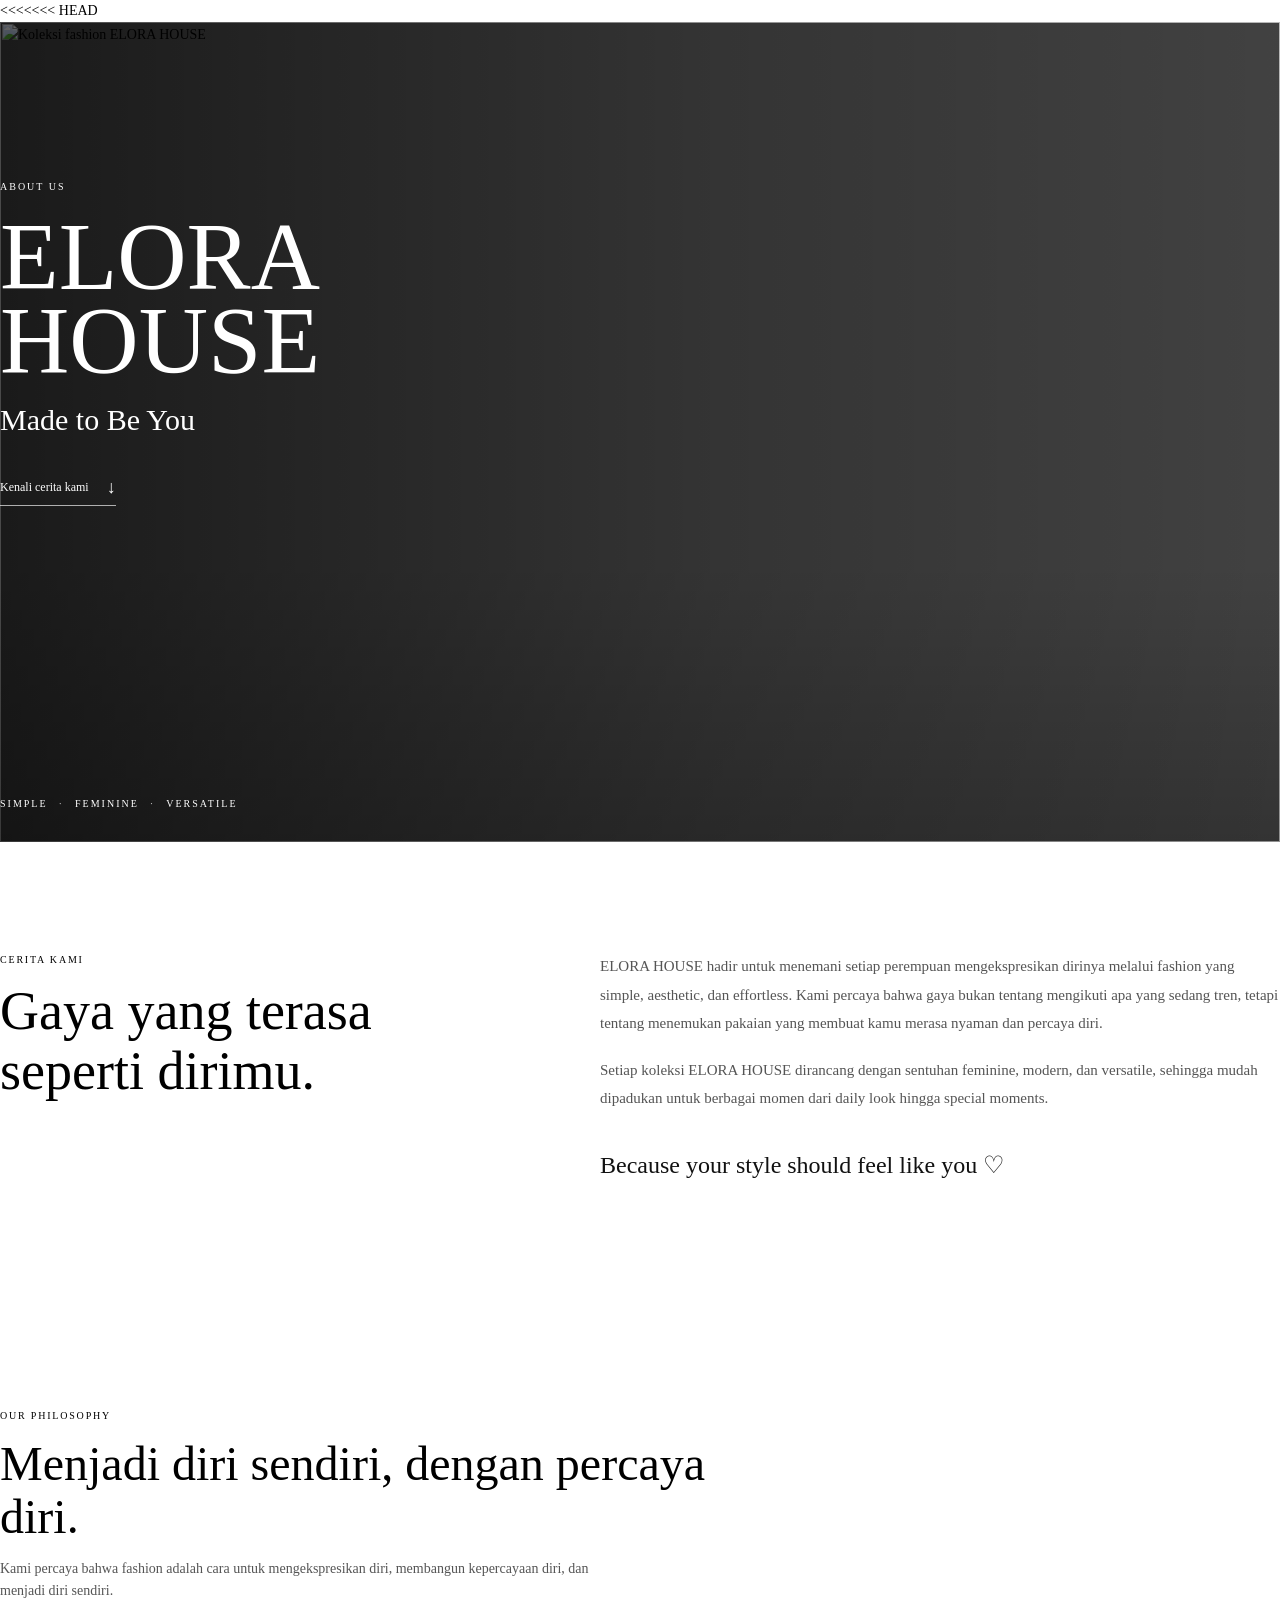
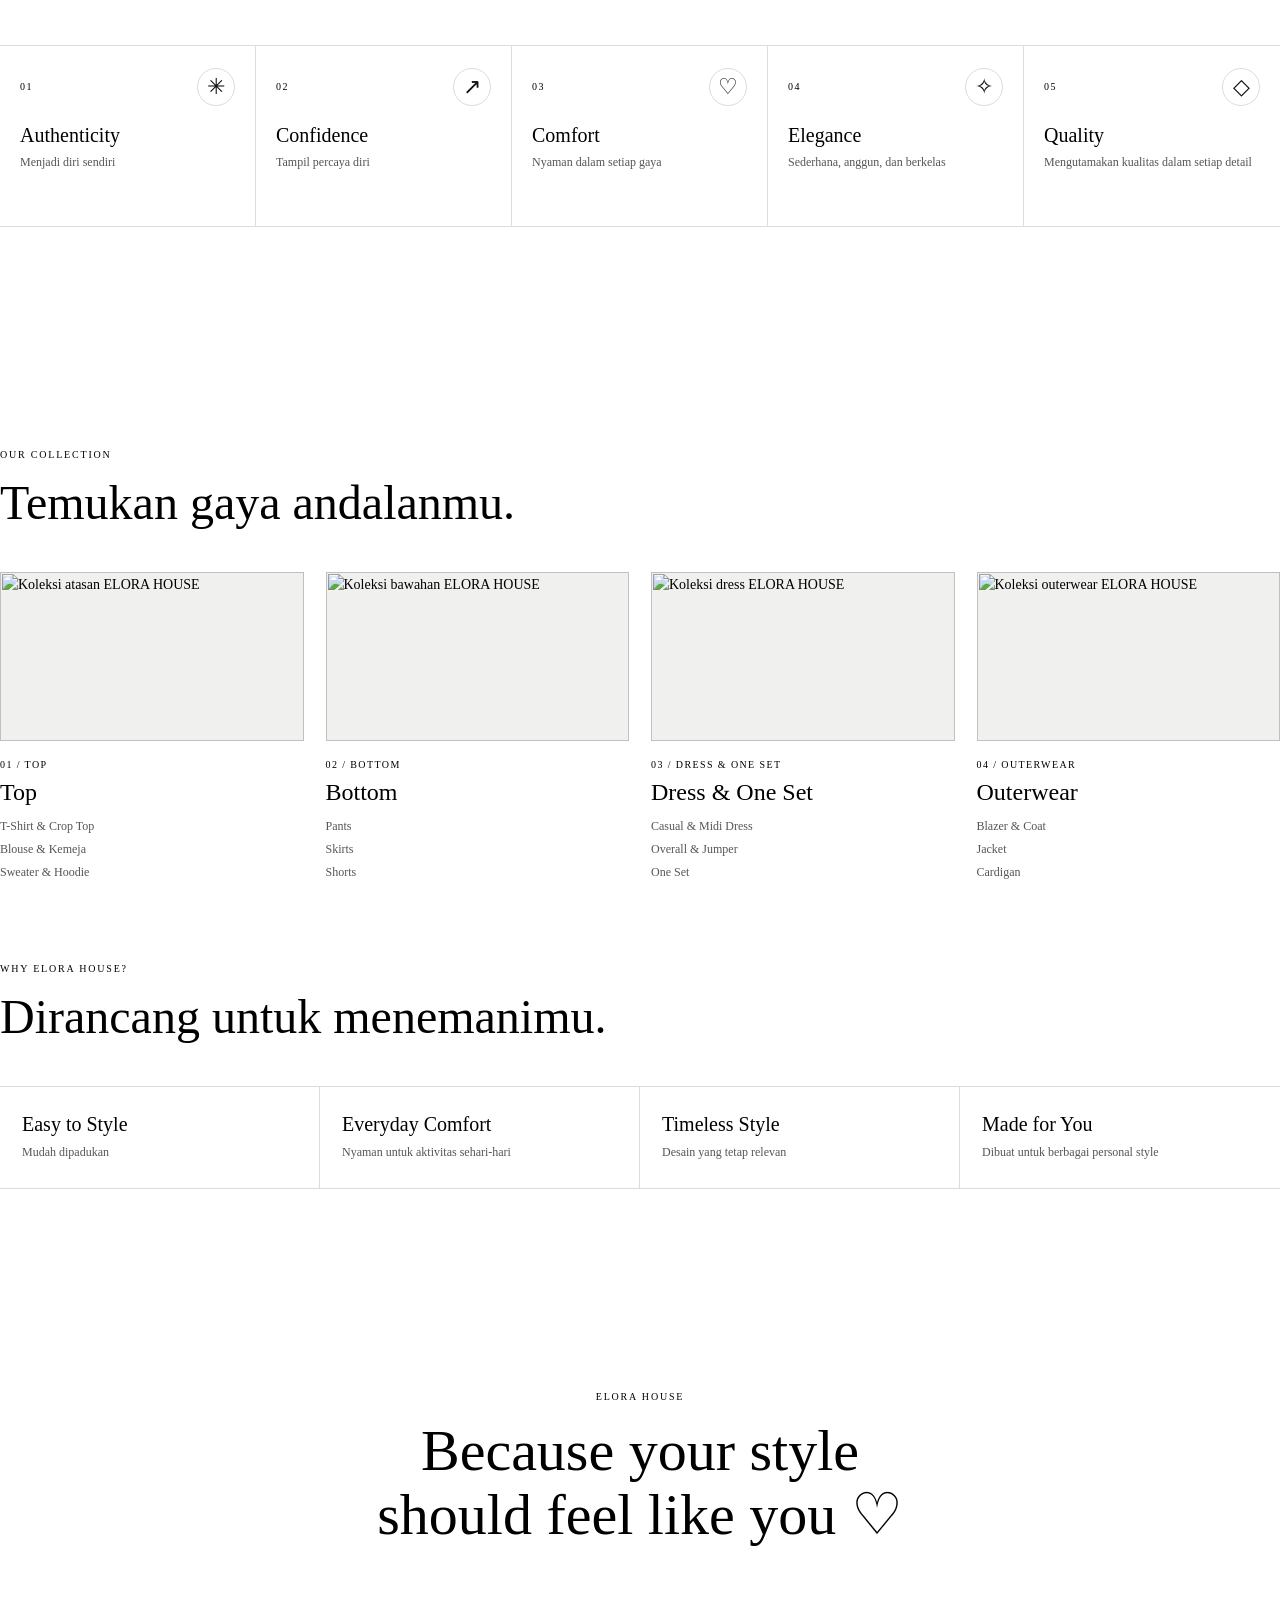
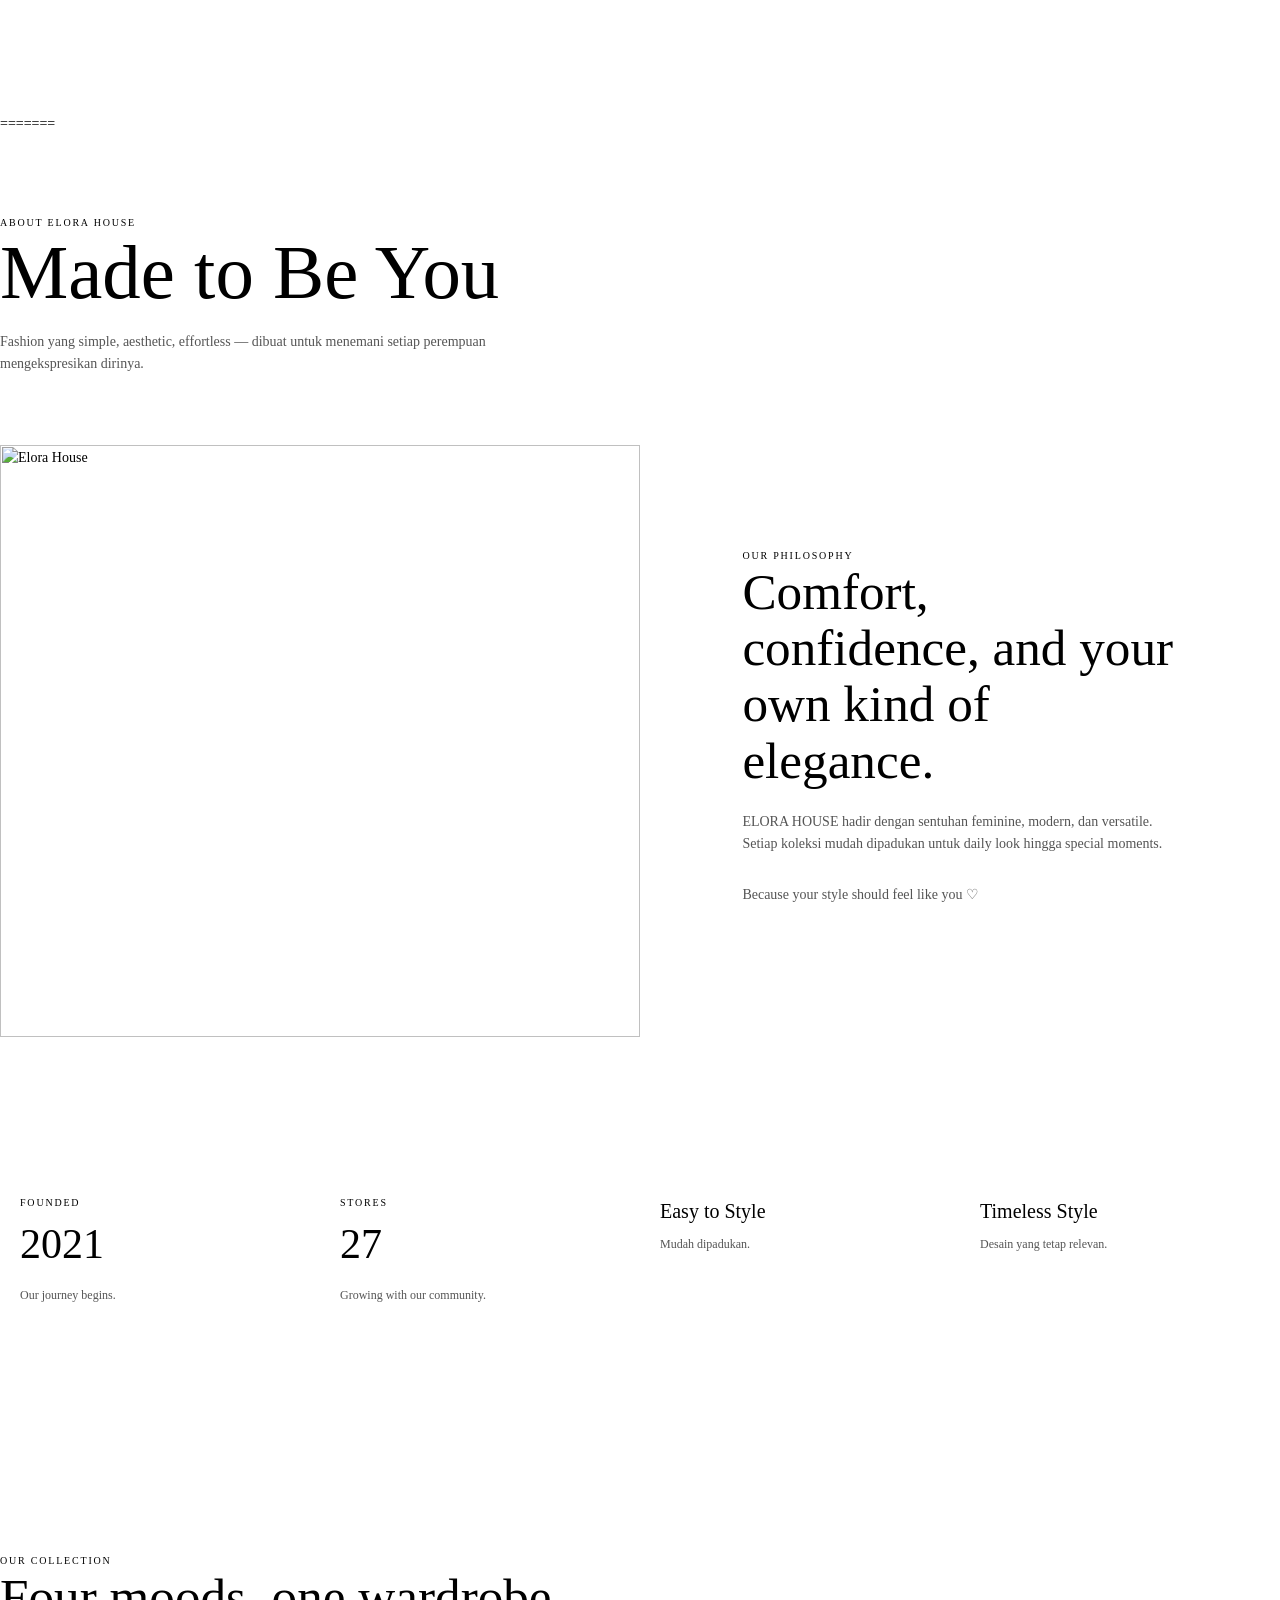
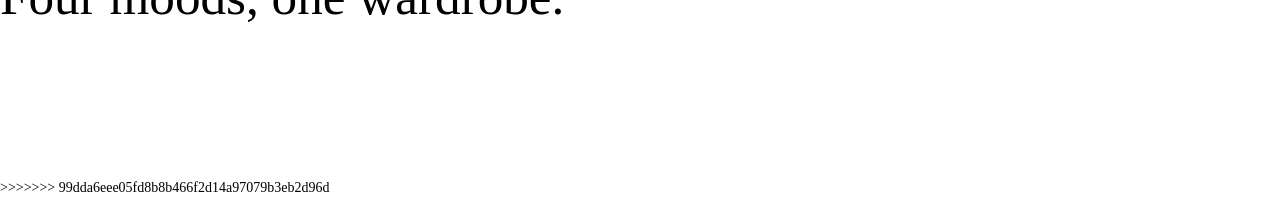
==== commit ec30f06f: "Update" ====
--- a/about.html
+++ b/about.html
@@ -1,3 +1,4 @@
+<<<<<<< HEAD
 <!doctype html>
 <html lang="id">
 <head>
@@ -104,3 +105,12 @@
 <script src="app.js"></script>
 </body>
 </html>
+=======
+<!doctype html><html lang="en"><head><meta charset="utf-8"><meta name="viewport" content="width=device-width,initial-scale=1"><meta name="description" content="ELORA HOUSE — Made to Be You"><title>About Us · ELORA HOUSE</title><link rel="stylesheet" href="styles.css"></head><body><div id="site-header"></div>
+<main>
+<section class="page-hero"><div class="container"><div class="eyebrow">About Elora House</div><h1>Made to Be You</h1><p>Fashion yang simple, aesthetic, effortless — dibuat untuk menemani setiap perempuan mengekspresikan dirinya.</p></div></section>
+<section class="section"><div class="container"><div class="editorial" style="min-height:500px"><div class="editorial-img"><img src="https://images.unsplash.com/photo-1525507119028-ed4c629a60a3?auto=format&fit=crop&w=1200&q=90" alt="Elora House"></div><div class="editorial-copy"><div><div class="eyebrow">Our philosophy</div><h2>Comfort, confidence, and your own kind of elegance.</h2><p>ELORA HOUSE hadir dengan sentuhan feminine, modern, dan versatile. Setiap koleksi mudah dipadukan untuk daily look hingga special moments.</p><p>Because your style should feel like you ♡</p></div></div></div></div></section>
+<section class="section" style="padding-top:20px"><div class="container"><div class="values"><div class="value"><div class="eyebrow">Founded</div><strong style="font-size:42px">2021</strong><p>Our journey begins.</p></div><div class="value"><div class="eyebrow">Stores</div><strong style="font-size:42px">27</strong><p>Growing with our community.</p></div><div class="value"><strong>Easy to Style</strong><p>Mudah dipadukan.</p></div><div class="value"><strong>Timeless Style</strong><p>Desain yang tetap relevan.</p></div></div></div></section>
+<section class="section"><div class="container"><div class="section-head"><div><div class="eyebrow">Our collection</div><h2>Four moods, one wardrobe.</h2></div></div><div class="products" id="featuredGrid"></div></div></section>
+</main><div id="site-footer"></div><script src="app.js"></script></body></html>
+>>>>>>> 99dda6eee05fd8b8b466f2d14a97079b3eb2d96d
--- a/styles.css
+++ b/styles.css
@@ -1,3 +1,4 @@
+<<<<<<< HEAD
 @import url("https://fonts.googleapis.com/css2?family=DM+Sans:wght@400;500;600&family=Playfair+Display:wght@400;500;600&display=swap");
 
 :root {
@@ -1463,3 +1464,173 @@
     bottom: 40px;
   }
 }
+=======
+@import url('https://fonts.googleapis.com/css2?family=DM+Sans:wght@400;500;600&family=Playfair+Display:wght@400;500;600&display=swap');
+
+:root{
+  --black:#111111; --white:#fff; --muted:#6f6f6f; --line:#e9e9e9; --soft:#f7f7f5;
+  --serif:"Playfair Display", Georgia, serif; --sans:"DM Sans", Arial, sans-serif;
+  --max:1320px;
+}
+*{box-sizing:border-box}
+html{scroll-behavior:smooth}
+body{margin:0;background:var(--white);color:var(--black);font-family:var(--sans);font-size:14px;line-height:1.6}
+a{color:inherit;text-decoration:none}
+button,input,select{font:inherit}
+button{cursor:pointer}
+img{display:block;width:100%;object-fit:cover}
+.container{width:min(var(--max),calc(100% - 48px));margin:auto}
+.eyebrow{text-transform:uppercase;letter-spacing:.18em;font-size:10px;color:var(--muted)}
+h1,h2,h3{font-family:var(--serif);font-weight:500;line-height:1.1;margin:0}
+h1{font-size:clamp(42px,6vw,84px)}
+h2{font-size:clamp(30px,4vw,52px)}
+h3{font-size:24px}
+p{margin:0;color:#555}
+.btn{display:inline-flex;align-items:center;justify-content:center;gap:8px;border:1px solid var(--black);background:var(--black);color:#fff;padding:13px 22px;transition:.25s}
+.btn:hover{background:#333}
+.btn.light{background:#fff;color:#111}
+.btn.light:hover{background:#f3f3f3}
+.icon-btn{border:0;background:none;padding:7px;display:grid;place-items:center;position:relative}
+.icon-btn svg{width:20px;height:20px;stroke-width:1.6}
+.badge-count{position:absolute;right:0;top:0;min-width:15px;height:15px;padding:0 4px;border-radius:20px;background:#111;color:#fff;font-size:9px;display:grid;place-items:center}
+.navbar{position:sticky;top:0;z-index:50;background:rgba(255,255,255,.96);backdrop-filter:blur(12px);border-bottom:1px solid var(--line)}
+.nav-inner{height:76px;display:grid;grid-template-columns:1fr auto 1fr;align-items:center;gap:24px}
+.brand{display:flex;align-items:center;gap:11px;font-size:13px;letter-spacing:.12em}
+.logo{width:34px;height:34px;border:1px solid #111;display:grid;place-items:center;font-family:var(--serif);font-size:13px}
+.nav-links{display:flex;gap:32px;align-items:center}
+.nav-links a{font-size:12px;color:#333;position:relative}
+.nav-links a:after{content:"";position:absolute;left:0;bottom:-7px;width:0;height:1px;background:#111;transition:.25s}
+.nav-links a:hover:after,.nav-links a.active:after{width:100%}
+.nav-actions{display:flex;justify-content:flex-end;gap:6px}
+.mobile-toggle{display:none}
+.drawer{display:none}
+.hero{min-height:calc(100vh - 76px);position:relative;overflow:hidden;background:#ddd}
+.hero img{height:calc(100vh - 76px);min-height:580px}
+.hero:after{content:"";position:absolute;inset:0;background:linear-gradient(90deg,rgba(0,0,0,.48),rgba(0,0,0,.04) 65%,transparent)}
+.hero-copy{position:absolute;z-index:2;left:6%;bottom:11%;color:#fff;max-width:620px}
+.hero-copy p{color:#fff;max-width:480px;margin:18px 0 28px;font-size:15px}
+.hero .eyebrow{color:#fff}
+.section{padding:110px 0}
+.section-head{display:flex;justify-content:space-between;align-items:end;gap:30px;margin-bottom:42px}
+.section-head p{max-width:390px}
+.category-grid{display:grid;grid-template-columns:repeat(4,1fr);gap:14px}
+.category-card{position:relative;aspect-ratio:3/4;overflow:hidden}
+.category-card img{height:100%;transition:transform .5s}
+.category-card:hover img{transform:scale(1.035)}
+.category-card:after{content:"";position:absolute;inset:0;background:linear-gradient(0deg,rgba(0,0,0,.48),transparent 55%)}
+.category-label{position:absolute;z-index:2;bottom:22px;left:22px;color:#fff}
+.category-label span{display:block;font-size:10px;letter-spacing:.14em;text-transform:uppercase;margin-top:5px;opacity:.8}
+.products{display:grid;grid-template-columns:repeat(4,1fr);gap:26px 16px}
+.product-card{position:relative;min-width:0}
+.product-img{aspect-ratio:3/4;overflow:hidden;background:#f0f0ef;position:relative}
+.product-img img{height:100%;transition:transform .45s}
+.product-card:hover .product-img img{transform:scale(1.025)}
+.wish-float{position:absolute;right:12px;top:12px;background:#fff;width:36px;height:36px;border-radius:50%;border:0;display:grid;place-items:center;z-index:2}
+.wish-float svg{width:18px}
+.wish-float.active svg{fill:#111}
+.product-info{padding-top:12px;display:grid;gap:3px}
+.product-name{font-size:13px}
+.product-meta{font-size:11px;color:#888}
+.product-price{font-size:13px;margin-top:3px}
+.editorial{display:grid;grid-template-columns:1fr 1fr;min-height:560px;background:var(--soft)}
+.editorial-img img{height:100%;min-height:500px}
+.editorial-copy{display:flex;align-items:center;padding:8vw}
+.editorial-copy > div{max-width:500px}
+.editorial-copy p{margin:22px 0 28px}
+.values{display:grid;grid-template-columns:repeat(4,1fr);border-top:1px solid var(--line);border-bottom:1px solid var(--line)}
+.value{padding:28px 20px;border-right:1px solid var(--line)}
+.value:last-child{border-right:0}
+.value strong{font-family:var(--serif);font-size:20px;font-weight:500}
+.value p{font-size:12px;margin-top:8px}
+.cta{padding:100px 20px;text-align:center;background:#111;color:#fff}
+.cta p{color:#bbb;margin:16px auto 26px;max-width:450px}
+.cta .btn{background:#fff;color:#111;border-color:#fff}
+.footer{background:#111;color:#fff;padding:70px 0 25px}
+.footer-grid{display:grid;grid-template-columns:2fr 1fr 1fr 1fr;gap:40px}
+.footer p,.footer a{color:#aaa;font-size:12px}
+.footer h4{font-size:11px;letter-spacing:.14em;text-transform:uppercase;margin:0 0 16px}
+.footer-brand{font-family:var(--serif);font-size:27px}
+.footer-bottom{border-top:1px solid #333;margin-top:55px;padding-top:20px;color:#777;font-size:11px;display:flex;justify-content:space-between}
+.page-hero{padding:80px 0 50px;border-bottom:1px solid var(--line)}
+.page-hero p{margin-top:15px;max-width:560px}
+.filters{display:flex;gap:10px;flex-wrap:wrap;margin-bottom:35px}
+.filter{border:1px solid var(--line);background:#fff;padding:9px 15px;font-size:11px}
+.filter.active,.filter:hover{background:#111;color:#fff;border-color:#111}
+.catalog-toolbar{display:flex;justify-content:space-between;align-items:center;margin-bottom:22px}
+.search{border:0;border-bottom:1px solid #ccc;padding:10px 0;width:250px;outline:none}
+.detail{padding:55px 0 100px}
+.detail-grid{display:grid;grid-template-columns:1.15fr .85fr;gap:70px}
+.gallery{display:grid;grid-template-columns:82px 1fr;gap:14px}
+.thumbs{display:grid;align-content:start;gap:10px}
+.thumb{border:1px solid transparent;cursor:pointer;aspect-ratio:1}
+.thumb.active{border-color:#111}
+.main-photo{aspect-ratio:3/4;background:#f4f4f2}
+.detail-info{padding-top:15px}
+.detail-info h1{font-size:clamp(34px,4vw,58px)}
+.detail-price{font-size:17px;margin:18px 0 26px}
+.detail-description{max-width:540px;margin-bottom:32px}
+.option-title{font-size:11px;text-transform:uppercase;letter-spacing:.13em;margin-bottom:10px}
+.option-row{display:flex;gap:8px;flex-wrap:wrap;margin-bottom:25px}
+.option{border:1px solid #ddd;background:#fff;padding:10px 17px;font-size:12px}
+.option.active{border-color:#111}
+.quantity{display:flex;border:1px solid #ddd;width:max-content;margin-bottom:12px}
+.quantity button{border:0;background:#fff;width:38px}
+.quantity span{width:40px;display:grid;place-items:center}
+.detail-actions{display:flex;gap:10px}
+.detail-actions .btn{flex:1}
+.info-accordion{border-top:1px solid var(--line);margin-top:35px}
+.info-row{padding:18px 0;border-bottom:1px solid var(--line);display:flex;justify-content:space-between;font-size:12px}
+.table-wrap{overflow:auto;margin-top:16px}.size-table{border-collapse:collapse;width:100%;font-size:11px;min-width:430px}.size-table th,.size-table td{border:1px solid var(--line);padding:11px;text-align:left}
+.simple-list{display:grid;gap:14px}
+.item{display:grid;grid-template-columns:110px 1fr auto;gap:20px;padding:18px 0;border-bottom:1px solid var(--line);align-items:center}
+.item-img{aspect-ratio:3/4;background:#f5f5f4}
+.item-info h3{font-size:19px}
+.item-info p{font-size:12px;margin-top:4px}
+.item-actions{display:flex;gap:10px;align-items:center}
+.text-btn{border:0;background:none;text-decoration:underline;font-size:11px}
+.cart-layout{display:grid;grid-template-columns:1fr 360px;gap:60px}
+.summary{border:1px solid var(--line);padding:28px;height:max-content;position:sticky;top:100px}
+.summary h3{font-size:25px;margin-bottom:24px}
+.sum-row{display:flex;justify-content:space-between;font-size:12px;padding:8px 0}
+.sum-total{border-top:1px solid var(--line);margin-top:12px;padding-top:17px;font-size:14px}
+.form-grid{display:grid;grid-template-columns:1fr 1fr;gap:18px}
+.field{display:grid;gap:7px}.field.full{grid-column:1/-1}.field label{font-size:10px;text-transform:uppercase;letter-spacing:.12em}.field input,.field textarea,.field select{border:1px solid #ddd;padding:12px;outline:none;background:#fff}.field textarea{min-height:100px;resize:vertical}
+.login-wrap{min-height:calc(100vh - 76px);display:grid;place-items:center;padding:70px 20px}
+.login-box{width:min(430px,100%);border:1px solid var(--line);padding:42px}
+.login-box h1{font-size:45px}.login-box p{margin:12px 0 28px}
+.login-box .field{margin-bottom:15px}
+.notice{background:#f6f6f4;padding:13px 15px;font-size:11px;color:#555;margin-bottom:18px}
+.empty{text-align:center;padding:80px 20px;border:1px dashed #ddd}
+.empty h2{font-size:32px;margin-bottom:12px}
+@media(max-width:900px){
+  .nav-inner{grid-template-columns:auto 1fr auto}.nav-links{display:none}.mobile-toggle{display:grid}.brand span{display:none}
+  .drawer{position:fixed;inset:76px 0 0;background:#fff;z-index:49;padding:35px 24px;display:none}.drawer.open{display:block}.drawer a{display:block;font-family:var(--serif);font-size:31px;padding:12px 0;border-bottom:1px solid var(--line)}
+  .category-grid,.products{grid-template-columns:repeat(2,1fr)}
+  .editorial{grid-template-columns:1fr}.editorial-img{height:55vw;min-height:350px}.editorial-img img{min-height:0}
+  .values{grid-template-columns:1fr 1fr}.value:nth-child(2){border-right:0}.value:nth-child(-n+2){border-bottom:1px solid var(--line)}
+  .footer-grid{grid-template-columns:1.5fr 1fr 1fr}
+  .detail-grid{grid-template-columns:1fr;gap:35px}.detail-info{padding:0}
+  .cart-layout{grid-template-columns:1fr}.summary{position:static}
+}
+@media(max-width:600px){
+  .container{width:min(var(--max),calc(100% - 30px))}
+  .nav-inner{height:66px}.drawer{inset:66px 0 0}
+  .hero,.hero img{min-height:650px;height:calc(100svh - 66px)}
+  .hero-copy{left:20px;right:20px;bottom:55px}
+  .section{padding:72px 0}.section-head{display:block;margin-bottom:28px}.section-head p{margin-top:13px}
+  .category-grid{gap:8px}.category-card{aspect-ratio:2/3}.category-label{left:13px;bottom:14px}
+  .products{gap:24px 9px}.product-name,.product-price{font-size:12px}
+  .footer-grid{grid-template-columns:1fr 1fr}.footer-grid > :first-child{grid-column:1/-1}
+  .footer-bottom{display:block}.footer-bottom span{display:block;margin-top:6px}
+  .page-hero{padding:55px 0 35px}.page-hero h1{font-size:45px}
+  .catalog-toolbar{align-items:start;gap:15px;flex-direction:column}.search{width:100%}
+  .gallery{grid-template-columns:1fr}.thumbs{grid-template-columns:repeat(4,1fr);order:2}
+  .item{grid-template-columns:76px 1fr}.item-actions{grid-column:2}.item-price{grid-column:2}
+  .form-grid{grid-template-columns:1fr}.field.full{grid-column:auto}
+  .login-box{padding:30px 22px}
+}
+
+.toast{position:fixed;z-index:100;right:20px;bottom:20px;background:#111;color:#fff;padding:13px 18px;font-size:12px;opacity:0;transform:translateY(10px);transition:.25s;pointer-events:none}.toast.show{opacity:1;transform:none}
+
+.text-link{font-size:11px;text-transform:uppercase;letter-spacing:.12em;text-decoration:underline;text-underline-offset:5px}.home-products{padding-top:75px;padding-bottom:35px}.home-products.alt{padding-top:70px}.home-products.sale{padding-top:70px}.shop-look{position:relative;min-height:680px;margin-top:75px;background:#eee;overflow:hidden}.shop-look-image,.shop-look-image img{height:100%;min-height:680px}.shop-look-image img{object-position:center}.shop-look-copy{position:absolute;left:6%;bottom:9%;color:#fff;z-index:2}.shop-look:after{content:"";position:absolute;inset:0;background:linear-gradient(90deg,rgba(0,0,0,.45),transparent 70%)}.shop-look-copy h2{font-size:clamp(42px,6vw,76px);margin:8px 0 12px}.shop-look-copy p{color:#fff;margin-bottom:24px}@media(max-width:600px){.home-products{padding-top:55px;padding-bottom:20px}.shop-look,.shop-look-image,.shop-look-image img{min-height:600px}.shop-look-copy{left:20px;bottom:40px}}
+>>>>>>> 99dda6eee05fd8b8b466f2d14a97079b3eb2d96d
--- a/styles.css
+++ b/styles.css
@@ -1,3 +1,4 @@
+<<<<<<< HEAD
 @import url("https://fonts.googleapis.com/css2?family=DM+Sans:wght@400;500;600&family=Playfair+Display:wght@400;500;600&display=swap");
 
 :root {
@@ -1463,3 +1464,173 @@
     bottom: 40px;
   }
 }
+=======
+@import url('https://fonts.googleapis.com/css2?family=DM+Sans:wght@400;500;600&family=Playfair+Display:wght@400;500;600&display=swap');
+
+:root{
+  --black:#111111; --white:#fff; --muted:#6f6f6f; --line:#e9e9e9; --soft:#f7f7f5;
+  --serif:"Playfair Display", Georgia, serif; --sans:"DM Sans", Arial, sans-serif;
+  --max:1320px;
+}
+*{box-sizing:border-box}
+html{scroll-behavior:smooth}
+body{margin:0;background:var(--white);color:var(--black);font-family:var(--sans);font-size:14px;line-height:1.6}
+a{color:inherit;text-decoration:none}
+button,input,select{font:inherit}
+button{cursor:pointer}
+img{display:block;width:100%;object-fit:cover}
+.container{width:min(var(--max),calc(100% - 48px));margin:auto}
+.eyebrow{text-transform:uppercase;letter-spacing:.18em;font-size:10px;color:var(--muted)}
+h1,h2,h3{font-family:var(--serif);font-weight:500;line-height:1.1;margin:0}
+h1{font-size:clamp(42px,6vw,84px)}
+h2{font-size:clamp(30px,4vw,52px)}
+h3{font-size:24px}
+p{margin:0;color:#555}
+.btn{display:inline-flex;align-items:center;justify-content:center;gap:8px;border:1px solid var(--black);background:var(--black);color:#fff;padding:13px 22px;transition:.25s}
+.btn:hover{background:#333}
+.btn.light{background:#fff;color:#111}
+.btn.light:hover{background:#f3f3f3}
+.icon-btn{border:0;background:none;padding:7px;display:grid;place-items:center;position:relative}
+.icon-btn svg{width:20px;height:20px;stroke-width:1.6}
+.badge-count{position:absolute;right:0;top:0;min-width:15px;height:15px;padding:0 4px;border-radius:20px;background:#111;color:#fff;font-size:9px;display:grid;place-items:center}
+.navbar{position:sticky;top:0;z-index:50;background:rgba(255,255,255,.96);backdrop-filter:blur(12px);border-bottom:1px solid var(--line)}
+.nav-inner{height:76px;display:grid;grid-template-columns:1fr auto 1fr;align-items:center;gap:24px}
+.brand{display:flex;align-items:center;gap:11px;font-size:13px;letter-spacing:.12em}
+.logo{width:34px;height:34px;border:1px solid #111;display:grid;place-items:center;font-family:var(--serif);font-size:13px}
+.nav-links{display:flex;gap:32px;align-items:center}
+.nav-links a{font-size:12px;color:#333;position:relative}
+.nav-links a:after{content:"";position:absolute;left:0;bottom:-7px;width:0;height:1px;background:#111;transition:.25s}
+.nav-links a:hover:after,.nav-links a.active:after{width:100%}
+.nav-actions{display:flex;justify-content:flex-end;gap:6px}
+.mobile-toggle{display:none}
+.drawer{display:none}
+.hero{min-height:calc(100vh - 76px);position:relative;overflow:hidden;background:#ddd}
+.hero img{height:calc(100vh - 76px);min-height:580px}
+.hero:after{content:"";position:absolute;inset:0;background:linear-gradient(90deg,rgba(0,0,0,.48),rgba(0,0,0,.04) 65%,transparent)}
+.hero-copy{position:absolute;z-index:2;left:6%;bottom:11%;color:#fff;max-width:620px}
+.hero-copy p{color:#fff;max-width:480px;margin:18px 0 28px;font-size:15px}
+.hero .eyebrow{color:#fff}
+.section{padding:110px 0}
+.section-head{display:flex;justify-content:space-between;align-items:end;gap:30px;margin-bottom:42px}
+.section-head p{max-width:390px}
+.category-grid{display:grid;grid-template-columns:repeat(4,1fr);gap:14px}
+.category-card{position:relative;aspect-ratio:3/4;overflow:hidden}
+.category-card img{height:100%;transition:transform .5s}
+.category-card:hover img{transform:scale(1.035)}
+.category-card:after{content:"";position:absolute;inset:0;background:linear-gradient(0deg,rgba(0,0,0,.48),transparent 55%)}
+.category-label{position:absolute;z-index:2;bottom:22px;left:22px;color:#fff}
+.category-label span{display:block;font-size:10px;letter-spacing:.14em;text-transform:uppercase;margin-top:5px;opacity:.8}
+.products{display:grid;grid-template-columns:repeat(4,1fr);gap:26px 16px}
+.product-card{position:relative;min-width:0}
+.product-img{aspect-ratio:3/4;overflow:hidden;background:#f0f0ef;position:relative}
+.product-img img{height:100%;transition:transform .45s}
+.product-card:hover .product-img img{transform:scale(1.025)}
+.wish-float{position:absolute;right:12px;top:12px;background:#fff;width:36px;height:36px;border-radius:50%;border:0;display:grid;place-items:center;z-index:2}
+.wish-float svg{width:18px}
+.wish-float.active svg{fill:#111}
+.product-info{padding-top:12px;display:grid;gap:3px}
+.product-name{font-size:13px}
+.product-meta{font-size:11px;color:#888}
+.product-price{font-size:13px;margin-top:3px}
+.editorial{display:grid;grid-template-columns:1fr 1fr;min-height:560px;background:var(--soft)}
+.editorial-img img{height:100%;min-height:500px}
+.editorial-copy{display:flex;align-items:center;padding:8vw}
+.editorial-copy > div{max-width:500px}
+.editorial-copy p{margin:22px 0 28px}
+.values{display:grid;grid-template-columns:repeat(4,1fr);border-top:1px solid var(--line);border-bottom:1px solid var(--line)}
+.value{padding:28px 20px;border-right:1px solid var(--line)}
+.value:last-child{border-right:0}
+.value strong{font-family:var(--serif);font-size:20px;font-weight:500}
+.value p{font-size:12px;margin-top:8px}
+.cta{padding:100px 20px;text-align:center;background:#111;color:#fff}
+.cta p{color:#bbb;margin:16px auto 26px;max-width:450px}
+.cta .btn{background:#fff;color:#111;border-color:#fff}
+.footer{background:#111;color:#fff;padding:70px 0 25px}
+.footer-grid{display:grid;grid-template-columns:2fr 1fr 1fr 1fr;gap:40px}
+.footer p,.footer a{color:#aaa;font-size:12px}
+.footer h4{font-size:11px;letter-spacing:.14em;text-transform:uppercase;margin:0 0 16px}
+.footer-brand{font-family:var(--serif);font-size:27px}
+.footer-bottom{border-top:1px solid #333;margin-top:55px;padding-top:20px;color:#777;font-size:11px;display:flex;justify-content:space-between}
+.page-hero{padding:80px 0 50px;border-bottom:1px solid var(--line)}
+.page-hero p{margin-top:15px;max-width:560px}
+.filters{display:flex;gap:10px;flex-wrap:wrap;margin-bottom:35px}
+.filter{border:1px solid var(--line);background:#fff;padding:9px 15px;font-size:11px}
+.filter.active,.filter:hover{background:#111;color:#fff;border-color:#111}
+.catalog-toolbar{display:flex;justify-content:space-between;align-items:center;margin-bottom:22px}
+.search{border:0;border-bottom:1px solid #ccc;padding:10px 0;width:250px;outline:none}
+.detail{padding:55px 0 100px}
+.detail-grid{display:grid;grid-template-columns:1.15fr .85fr;gap:70px}
+.gallery{display:grid;grid-template-columns:82px 1fr;gap:14px}
+.thumbs{display:grid;align-content:start;gap:10px}
+.thumb{border:1px solid transparent;cursor:pointer;aspect-ratio:1}
+.thumb.active{border-color:#111}
+.main-photo{aspect-ratio:3/4;background:#f4f4f2}
+.detail-info{padding-top:15px}
+.detail-info h1{font-size:clamp(34px,4vw,58px)}
+.detail-price{font-size:17px;margin:18px 0 26px}
+.detail-description{max-width:540px;margin-bottom:32px}
+.option-title{font-size:11px;text-transform:uppercase;letter-spacing:.13em;margin-bottom:10px}
+.option-row{display:flex;gap:8px;flex-wrap:wrap;margin-bottom:25px}
+.option{border:1px solid #ddd;background:#fff;padding:10px 17px;font-size:12px}
+.option.active{border-color:#111}
+.quantity{display:flex;border:1px solid #ddd;width:max-content;margin-bottom:12px}
+.quantity button{border:0;background:#fff;width:38px}
+.quantity span{width:40px;display:grid;place-items:center}
+.detail-actions{display:flex;gap:10px}
+.detail-actions .btn{flex:1}
+.info-accordion{border-top:1px solid var(--line);margin-top:35px}
+.info-row{padding:18px 0;border-bottom:1px solid var(--line);display:flex;justify-content:space-between;font-size:12px}
+.table-wrap{overflow:auto;margin-top:16px}.size-table{border-collapse:collapse;width:100%;font-size:11px;min-width:430px}.size-table th,.size-table td{border:1px solid var(--line);padding:11px;text-align:left}
+.simple-list{display:grid;gap:14px}
+.item{display:grid;grid-template-columns:110px 1fr auto;gap:20px;padding:18px 0;border-bottom:1px solid var(--line);align-items:center}
+.item-img{aspect-ratio:3/4;background:#f5f5f4}
+.item-info h3{font-size:19px}
+.item-info p{font-size:12px;margin-top:4px}
+.item-actions{display:flex;gap:10px;align-items:center}
+.text-btn{border:0;background:none;text-decoration:underline;font-size:11px}
+.cart-layout{display:grid;grid-template-columns:1fr 360px;gap:60px}
+.summary{border:1px solid var(--line);padding:28px;height:max-content;position:sticky;top:100px}
+.summary h3{font-size:25px;margin-bottom:24px}
+.sum-row{display:flex;justify-content:space-between;font-size:12px;padding:8px 0}
+.sum-total{border-top:1px solid var(--line);margin-top:12px;padding-top:17px;font-size:14px}
+.form-grid{display:grid;grid-template-columns:1fr 1fr;gap:18px}
+.field{display:grid;gap:7px}.field.full{grid-column:1/-1}.field label{font-size:10px;text-transform:uppercase;letter-spacing:.12em}.field input,.field textarea,.field select{border:1px solid #ddd;padding:12px;outline:none;background:#fff}.field textarea{min-height:100px;resize:vertical}
+.login-wrap{min-height:calc(100vh - 76px);display:grid;place-items:center;padding:70px 20px}
+.login-box{width:min(430px,100%);border:1px solid var(--line);padding:42px}
+.login-box h1{font-size:45px}.login-box p{margin:12px 0 28px}
+.login-box .field{margin-bottom:15px}
+.notice{background:#f6f6f4;padding:13px 15px;font-size:11px;color:#555;margin-bottom:18px}
+.empty{text-align:center;padding:80px 20px;border:1px dashed #ddd}
+.empty h2{font-size:32px;margin-bottom:12px}
+@media(max-width:900px){
+  .nav-inner{grid-template-columns:auto 1fr auto}.nav-links{display:none}.mobile-toggle{display:grid}.brand span{display:none}
+  .drawer{position:fixed;inset:76px 0 0;background:#fff;z-index:49;padding:35px 24px;display:none}.drawer.open{display:block}.drawer a{display:block;font-family:var(--serif);font-size:31px;padding:12px 0;border-bottom:1px solid var(--line)}
+  .category-grid,.products{grid-template-columns:repeat(2,1fr)}
+  .editorial{grid-template-columns:1fr}.editorial-img{height:55vw;min-height:350px}.editorial-img img{min-height:0}
+  .values{grid-template-columns:1fr 1fr}.value:nth-child(2){border-right:0}.value:nth-child(-n+2){border-bottom:1px solid var(--line)}
+  .footer-grid{grid-template-columns:1.5fr 1fr 1fr}
+  .detail-grid{grid-template-columns:1fr;gap:35px}.detail-info{padding:0}
+  .cart-layout{grid-template-columns:1fr}.summary{position:static}
+}
+@media(max-width:600px){
+  .container{width:min(var(--max),calc(100% - 30px))}
+  .nav-inner{height:66px}.drawer{inset:66px 0 0}
+  .hero,.hero img{min-height:650px;height:calc(100svh - 66px)}
+  .hero-copy{left:20px;right:20px;bottom:55px}
+  .section{padding:72px 0}.section-head{display:block;margin-bottom:28px}.section-head p{margin-top:13px}
+  .category-grid{gap:8px}.category-card{aspect-ratio:2/3}.category-label{left:13px;bottom:14px}
+  .products{gap:24px 9px}.product-name,.product-price{font-size:12px}
+  .footer-grid{grid-template-columns:1fr 1fr}.footer-grid > :first-child{grid-column:1/-1}
+  .footer-bottom{display:block}.footer-bottom span{display:block;margin-top:6px}
+  .page-hero{padding:55px 0 35px}.page-hero h1{font-size:45px}
+  .catalog-toolbar{align-items:start;gap:15px;flex-direction:column}.search{width:100%}
+  .gallery{grid-template-columns:1fr}.thumbs{grid-template-columns:repeat(4,1fr);order:2}
+  .item{grid-template-columns:76px 1fr}.item-actions{grid-column:2}.item-price{grid-column:2}
+  .form-grid{grid-template-columns:1fr}.field.full{grid-column:auto}
+  .login-box{padding:30px 22px}
+}
+
+.toast{position:fixed;z-index:100;right:20px;bottom:20px;background:#111;color:#fff;padding:13px 18px;font-size:12px;opacity:0;transform:translateY(10px);transition:.25s;pointer-events:none}.toast.show{opacity:1;transform:none}
+
+.text-link{font-size:11px;text-transform:uppercase;letter-spacing:.12em;text-decoration:underline;text-underline-offset:5px}.home-products{padding-top:75px;padding-bottom:35px}.home-products.alt{padding-top:70px}.home-products.sale{padding-top:70px}.shop-look{position:relative;min-height:680px;margin-top:75px;background:#eee;overflow:hidden}.shop-look-image,.shop-look-image img{height:100%;min-height:680px}.shop-look-image img{object-position:center}.shop-look-copy{position:absolute;left:6%;bottom:9%;color:#fff;z-index:2}.shop-look:after{content:"";position:absolute;inset:0;background:linear-gradient(90deg,rgba(0,0,0,.45),transparent 70%)}.shop-look-copy h2{font-size:clamp(42px,6vw,76px);margin:8px 0 12px}.shop-look-copy p{color:#fff;margin-bottom:24px}@media(max-width:600px){.home-products{padding-top:55px;padding-bottom:20px}.shop-look,.shop-look-image,.shop-look-image img{min-height:600px}.shop-look-copy{left:20px;bottom:40px}}
+>>>>>>> 99dda6eee05fd8b8b466f2d14a97079b3eb2d96d
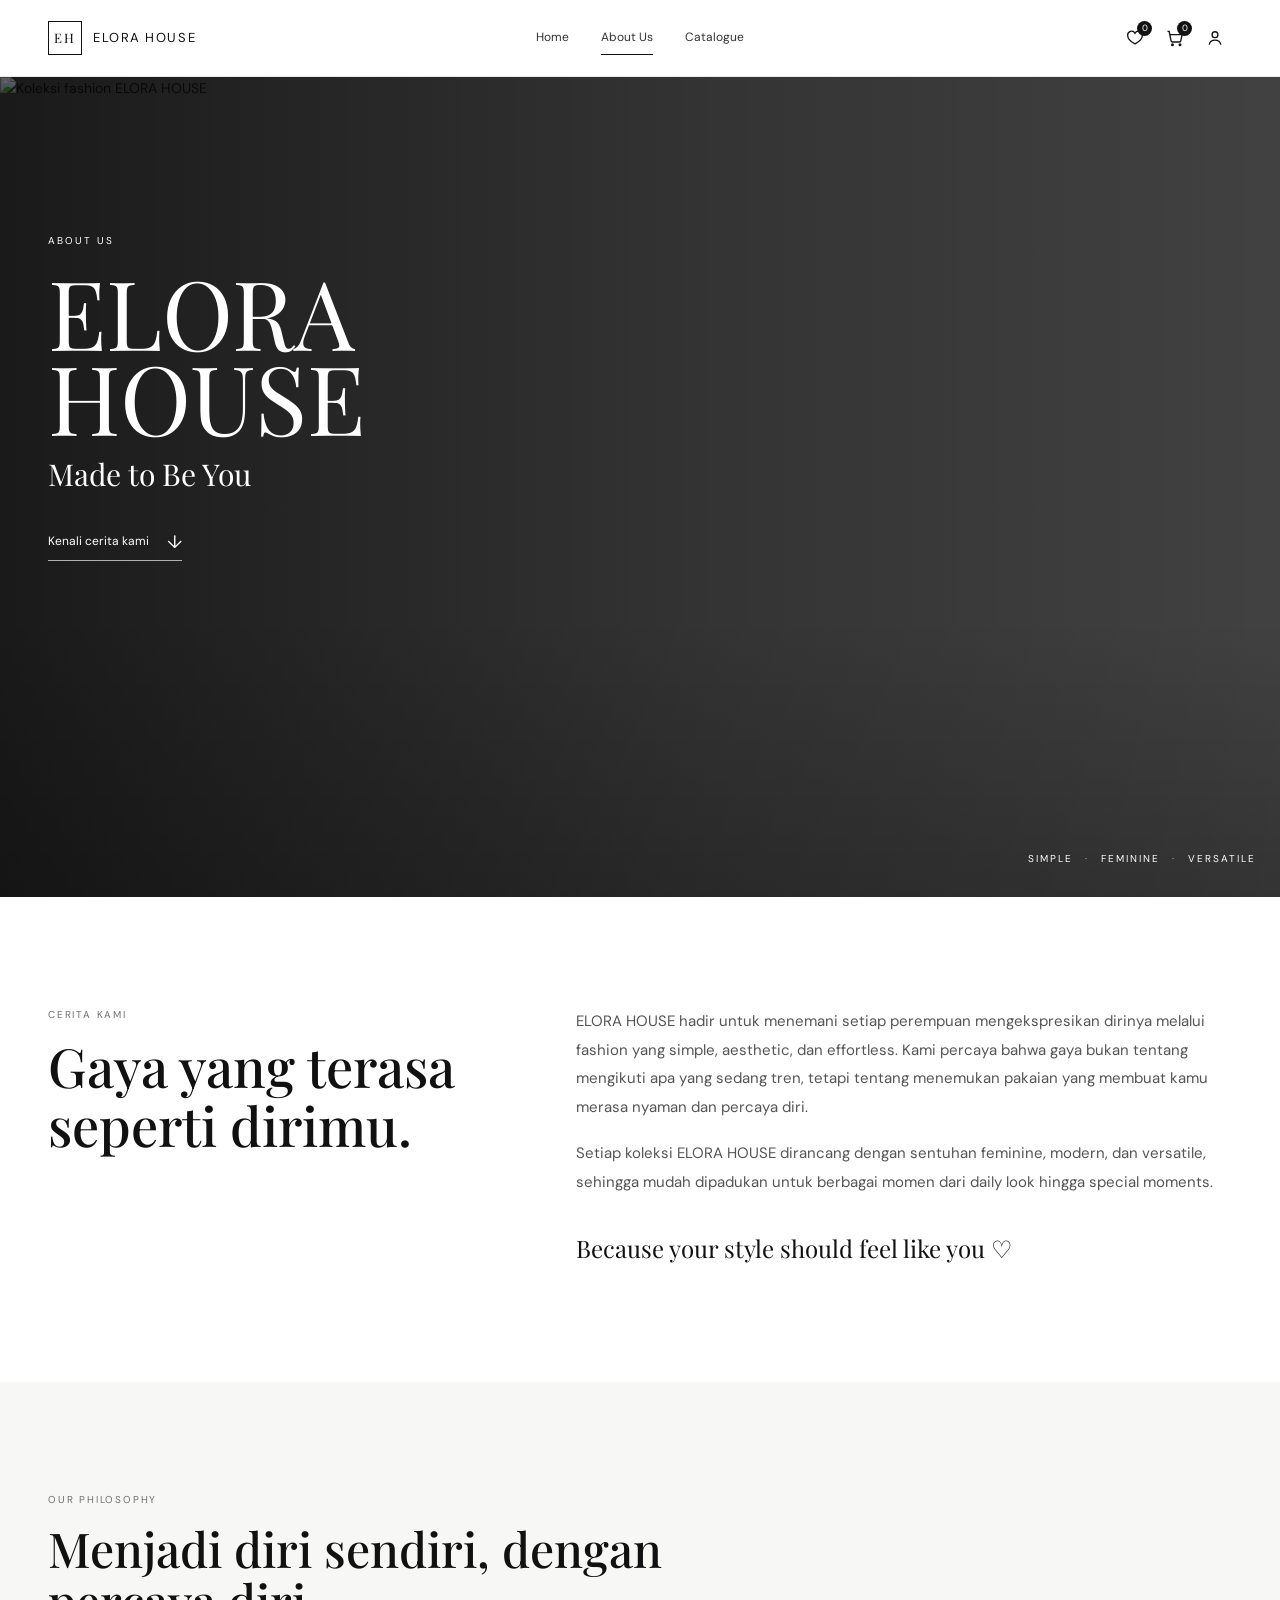
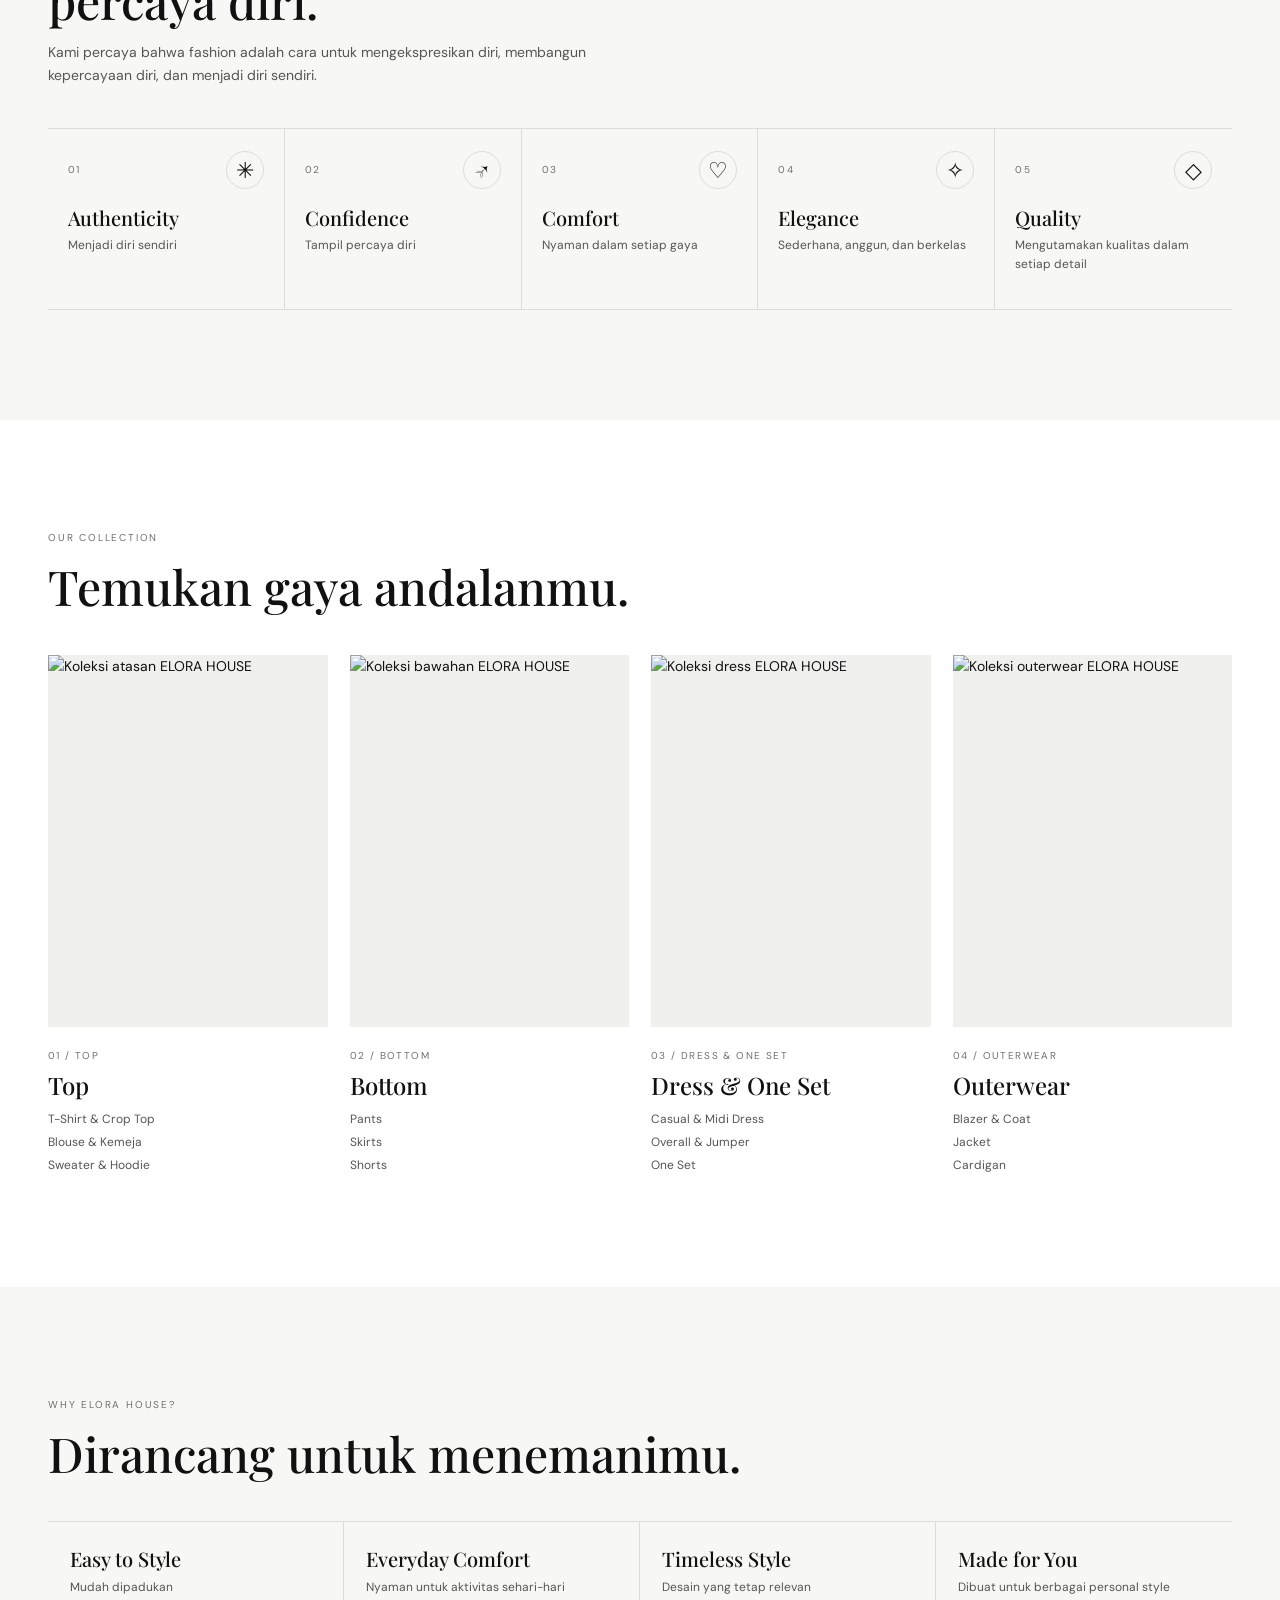
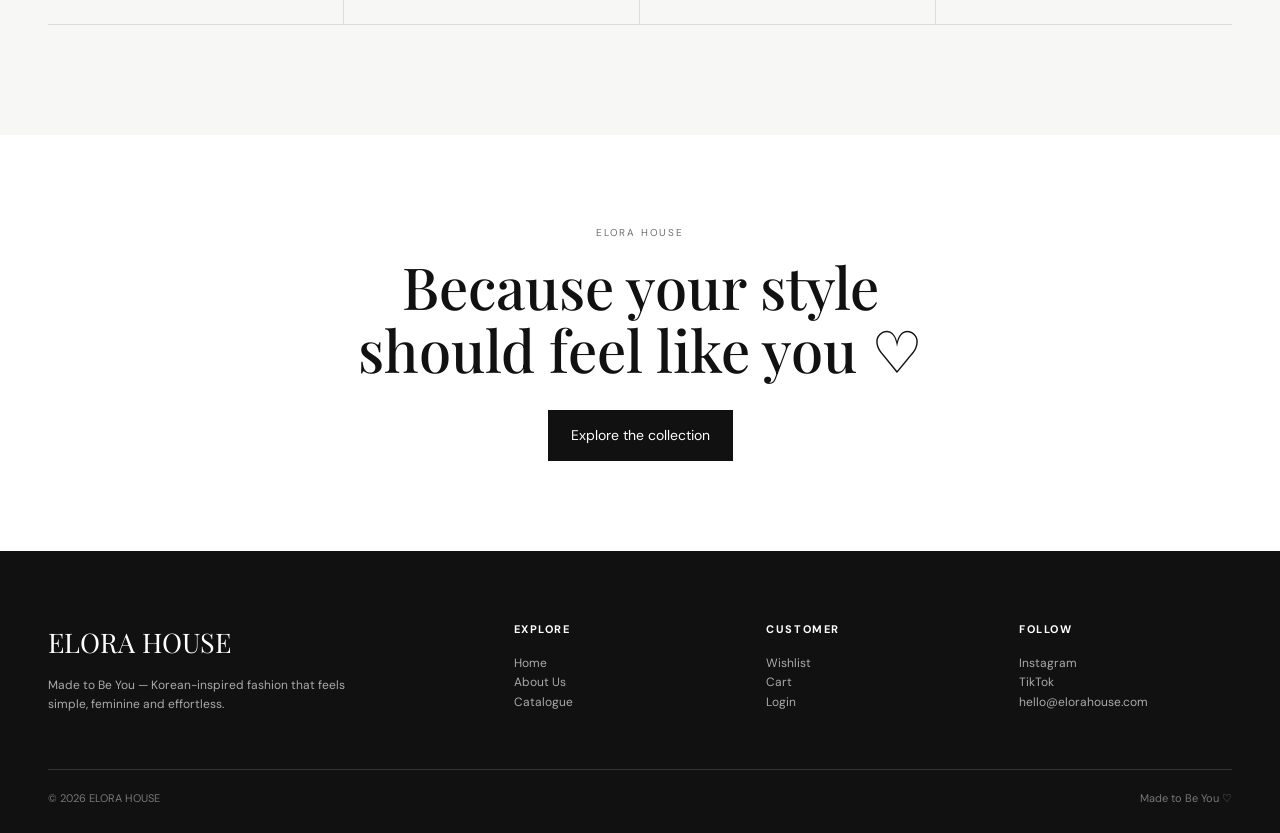
==== commit cbca84e4: "merge conflict" ====
--- a/about.html
+++ b/about.html
@@ -1,116 +1,235 @@
-<<<<<<< HEAD
 <!doctype html>
 <html lang="id">
-<head>
-	<meta charset="utf-8">
-	<meta name="viewport" content="width=device-width,initial-scale=1">
-	<meta name="description" content="Kenali ELORA HOUSE, fashion simple, aesthetic, dan effortless. Made to Be You.">
-	<title>About Us · ELORA HOUSE</title>
-	<link rel="stylesheet" href="styles.css">
-</head>
-<body>
-<div id="site-header"></div>
-<main class="about-page">
-	<section class="about-hero">
-		<img class="about-hero-image" src="https://images.unsplash.com/photo-1525507119028-ed4c629a60a3?auto=format&fit=crop&w=2200&q=90" alt="Koleksi fashion ELORA HOUSE">
-		<div class="container about-hero-inner">
-			<span class="about-hero-eyebrow">ABOUT US</span>
-			<h1>ELORA<br>HOUSE</h1>
-			<p class="about-hero-tagline">Made to Be You</p>
-			<a class="about-hero-link" href="#our-story">Kenali cerita kami <span aria-hidden="true">↓</span></a>
-		</div>
-		<div class="about-hero-note">SIMPLE <span>·</span> FEMININE <span>·</span> VERSATILE</div>
-	</section>
-
-	<section class="section about-story" id="our-story">
-		<div class="container about-story-grid">
-			<div class="about-story-heading">
-				<div class="eyebrow">Cerita kami</div>
-				<h2>Gaya yang terasa seperti dirimu.</h2>
-			</div>
-			<div class="about-story-copy">
-				<p>ELORA HOUSE hadir untuk menemani setiap perempuan mengekspresikan dirinya melalui fashion yang simple, aesthetic, dan effortless. Kami percaya bahwa gaya bukan tentang mengikuti apa yang sedang tren, tetapi tentang menemukan pakaian yang membuat kamu merasa nyaman dan percaya diri.</p>
-				<p>Setiap koleksi ELORA HOUSE dirancang dengan sentuhan feminine, modern, dan versatile, sehingga mudah dipadukan untuk berbagai momen dari daily look hingga special moments.</p>
-				<p class="about-story-signoff">Because your style should feel like you ♡</p>
-			</div>
-		</div>
-	</section>
-
-	<section class="section about-philosophy">
-		<div class="container">
-			<div class="about-section-heading">
-				<div class="eyebrow">Our Philosophy</div>
-				<h2>Menjadi diri sendiri, dengan percaya diri.</h2>
-				<p>Kami percaya bahwa fashion adalah cara untuk mengekspresikan diri, membangun kepercayaan diri, dan menjadi diri sendiri.</p>
-			</div>
-			<div class="about-principles">
-				<article class="about-principle"><div class="about-principle-top"><span class="about-principle-number">01</span><span class="about-principle-icon" aria-hidden="true">✳</span></div><h3>Authenticity</h3><p>Menjadi diri sendiri</p></article>
-				<article class="about-principle"><div class="about-principle-top"><span class="about-principle-number">02</span><span class="about-principle-icon" aria-hidden="true">↗</span></div><h3>Confidence</h3><p>Tampil percaya diri</p></article>
-				<article class="about-principle"><div class="about-principle-top"><span class="about-principle-number">03</span><span class="about-principle-icon" aria-hidden="true">♡</span></div><h3>Comfort</h3><p>Nyaman dalam setiap gaya</p></article>
-				<article class="about-principle"><div class="about-principle-top"><span class="about-principle-number">04</span><span class="about-principle-icon" aria-hidden="true">✧</span></div><h3>Elegance</h3><p>Sederhana, anggun, dan berkelas</p></article>
-				<article class="about-principle"><div class="about-principle-top"><span class="about-principle-number">05</span><span class="about-principle-icon" aria-hidden="true">◇</span></div><h3>Quality</h3><p>Mengutamakan kualitas dalam setiap detail</p></article>
-			</div>
-		</div>
-	</section>
-
-	<section class="section about-collection">
-		<div class="container">
-			<div class="about-section-heading">
-				<div class="eyebrow">Our Collection</div>
-				<h2>Temukan gaya andalanmu.</h2>
-			</div>
-			<div class="about-collection-grid">
-				<article class="about-category">
-					<div class="about-category-image"><img src="https://images.unsplash.com/photo-1566206091558-7f218b696731?auto=format&fit=crop&w=900&q=85" alt="Koleksi atasan ELORA HOUSE" loading="lazy"></div>
-					<div class="about-category-info"><span>01 / TOP</span><h3>Top</h3><ul><li>T-Shirt &amp; Crop Top</li><li>Blouse &amp; Kemeja</li><li>Sweater &amp; Hoodie</li></ul></div>
-				</article>
-				<article class="about-category">
-					<div class="about-category-image"><img src="https://images.unsplash.com/photo-1583496661160-fb5886a13d27?auto=format&fit=crop&w=900&q=85" alt="Koleksi bawahan ELORA HOUSE" loading="lazy"></div>
-					<div class="about-category-info"><span>02 / BOTTOM</span><h3>Bottom</h3><ul><li>Pants</li><li>Skirts</li><li>Shorts</li></ul></div>
-				</article>
-				<article class="about-category">
-					<div class="about-category-image"><img src="https://images.unsplash.com/photo-1566174053879-31528523f8ae?auto=format&fit=crop&w=900&q=85" alt="Koleksi dress ELORA HOUSE" loading="lazy"></div>
-					<div class="about-category-info"><span>03 / DRESS &amp; ONE SET</span><h3>Dress &amp; One Set</h3><ul><li>Casual &amp; Midi Dress</li><li>Overall &amp; Jumper</li><li>One Set</li></ul></div>
-				</article>
-				<article class="about-category">
-					<div class="about-category-image"><img src="https://images.unsplash.com/photo-1539533018447-63fcce2678e3?auto=format&fit=crop&w=900&q=85" alt="Koleksi outerwear ELORA HOUSE" loading="lazy"></div>
-					<div class="about-category-info"><span>04 / OUTERWEAR</span><h3>Outerwear</h3><ul><li>Blazer &amp; Coat</li><li>Jacket</li><li>Cardigan</li></ul></div>
-				</article>
-			</div>
-		</div>
-	</section>
-
-	<section class="section about-reasons">
-		<div class="container">
-			<div class="about-section-heading">
-				<div class="eyebrow">Why ELORA HOUSE?</div>
-				<h2>Dirancang untuk menemanimu.</h2>
-			</div>
-			<div class="about-reason-grid">
-				<article class="about-reason"><h3>Easy to Style</h3><p>Mudah dipadukan</p></article>
-				<article class="about-reason"><h3>Everyday Comfort</h3><p>Nyaman untuk aktivitas sehari-hari</p></article>
-				<article class="about-reason"><h3>Timeless Style</h3><p>Desain yang tetap relevan</p></article>
-				<article class="about-reason"><h3>Made for You</h3><p>Dibuat untuk berbagai personal style</p></article>
-			</div>
-		</div>
-	</section>
-
-	<section class="about-closing">
-		<div class="eyebrow">ELORA HOUSE</div>
-		<h2>Because your style<br>should feel like you ♡</h2>
-		<a class="btn" href="catalogue.html">Explore the collection</a>
-	</section>
-</main>
-<div id="site-footer"></div>
-<script src="app.js"></script>
-</body>
+  <head>
+    <meta charset="utf-8" />
+    <meta name="viewport" content="width=device-width,initial-scale=1" />
+    <meta
+      name="description"
+      content="Kenali ELORA HOUSE, fashion simple, aesthetic, dan effortless. Made to Be You."
+    />
+    <title>About Us · ELORA HOUSE</title>
+    <link rel="stylesheet" href="styles.css" />
+  </head>
+  <body>
+    <div id="site-header"></div>
+    <main class="about-page">
+      <section class="about-hero">
+        <img
+          class="about-hero-image"
+          src="https://images.unsplash.com/photo-1525507119028-ed4c629a60a3?auto=format&fit=crop&w=2200&q=90"
+          alt="Koleksi fashion ELORA HOUSE"
+        />
+        <div class="container about-hero-inner">
+          <span class="about-hero-eyebrow">ABOUT US</span>
+          <h1>ELORA<br />HOUSE</h1>
+          <p class="about-hero-tagline">Made to Be You</p>
+          <a class="about-hero-link" href="#our-story"
+            >Kenali cerita kami <span aria-hidden="true">↓</span></a
+          >
+        </div>
+        <div class="about-hero-note">
+          SIMPLE <span>·</span> FEMININE <span>·</span> VERSATILE
+        </div>
+      </section>
+
+      <section class="section about-story" id="our-story">
+        <div class="container about-story-grid">
+          <div class="about-story-heading">
+            <div class="eyebrow">Cerita kami</div>
+            <h2>Gaya yang terasa seperti dirimu.</h2>
+          </div>
+          <div class="about-story-copy">
+            <p>
+              ELORA HOUSE hadir untuk menemani setiap perempuan mengekspresikan
+              dirinya melalui fashion yang simple, aesthetic, dan effortless.
+              Kami percaya bahwa gaya bukan tentang mengikuti apa yang sedang
+              tren, tetapi tentang menemukan pakaian yang membuat kamu merasa
+              nyaman dan percaya diri.
+            </p>
+            <p>
+              Setiap koleksi ELORA HOUSE dirancang dengan sentuhan feminine,
+              modern, dan versatile, sehingga mudah dipadukan untuk berbagai
+              momen dari daily look hingga special moments.
+            </p>
+            <p class="about-story-signoff">
+              Because your style should feel like you ♡
+            </p>
+          </div>
+        </div>
+      </section>
+
+      <section class="section about-philosophy">
+        <div class="container">
+          <div class="about-section-heading">
+            <div class="eyebrow">Our Philosophy</div>
+            <h2>Menjadi diri sendiri, dengan percaya diri.</h2>
+            <p>
+              Kami percaya bahwa fashion adalah cara untuk mengekspresikan diri,
+              membangun kepercayaan diri, dan menjadi diri sendiri.
+            </p>
+          </div>
+          <div class="about-principles">
+            <article class="about-principle">
+              <div class="about-principle-top">
+                <span class="about-principle-number">01</span
+                ><span class="about-principle-icon" aria-hidden="true">✳</span>
+              </div>
+              <h3>Authenticity</h3>
+              <p>Menjadi diri sendiri</p>
+            </article>
+            <article class="about-principle">
+              <div class="about-principle-top">
+                <span class="about-principle-number">02</span
+                ><span class="about-principle-icon" aria-hidden="true">↗</span>
+              </div>
+              <h3>Confidence</h3>
+              <p>Tampil percaya diri</p>
+            </article>
+            <article class="about-principle">
+              <div class="about-principle-top">
+                <span class="about-principle-number">03</span
+                ><span class="about-principle-icon" aria-hidden="true">♡</span>
+              </div>
+              <h3>Comfort</h3>
+              <p>Nyaman dalam setiap gaya</p>
+            </article>
+            <article class="about-principle">
+              <div class="about-principle-top">
+                <span class="about-principle-number">04</span
+                ><span class="about-principle-icon" aria-hidden="true">✧</span>
+              </div>
+              <h3>Elegance</h3>
+              <p>Sederhana, anggun, dan berkelas</p>
+            </article>
+            <article class="about-principle">
+              <div class="about-principle-top">
+                <span class="about-principle-number">05</span
+                ><span class="about-principle-icon" aria-hidden="true">◇</span>
+              </div>
+              <h3>Quality</h3>
+              <p>Mengutamakan kualitas dalam setiap detail</p>
+            </article>
+          </div>
+        </div>
+      </section>
+
+      <section class="section about-collection">
+        <div class="container">
+          <div class="about-section-heading">
+            <div class="eyebrow">Our Collection</div>
+            <h2>Temukan gaya andalanmu.</h2>
+          </div>
+          <div class="about-collection-grid">
+            <article class="about-category">
+              <div class="about-category-image">
+                <img
+                  src="https://images.unsplash.com/photo-1566206091558-7f218b696731?auto=format&fit=crop&w=900&q=85"
+                  alt="Koleksi atasan ELORA HOUSE"
+                  loading="lazy"
+                />
+              </div>
+              <div class="about-category-info">
+                <span>01 / TOP</span>
+                <h3>Top</h3>
+                <ul>
+                  <li>T-Shirt &amp; Crop Top</li>
+                  <li>Blouse &amp; Kemeja</li>
+                  <li>Sweater &amp; Hoodie</li>
+                </ul>
+              </div>
+            </article>
+            <article class="about-category">
+              <div class="about-category-image">
+                <img
+                  src="https://images.unsplash.com/photo-1583496661160-fb5886a13d27?auto=format&fit=crop&w=900&q=85"
+                  alt="Koleksi bawahan ELORA HOUSE"
+                  loading="lazy"
+                />
+              </div>
+              <div class="about-category-info">
+                <span>02 / BOTTOM</span>
+                <h3>Bottom</h3>
+                <ul>
+                  <li>Pants</li>
+                  <li>Skirts</li>
+                  <li>Shorts</li>
+                </ul>
+              </div>
+            </article>
+            <article class="about-category">
+              <div class="about-category-image">
+                <img
+                  src="https://images.unsplash.com/photo-1566174053879-31528523f8ae?auto=format&fit=crop&w=900&q=85"
+                  alt="Koleksi dress ELORA HOUSE"
+                  loading="lazy"
+                />
+              </div>
+              <div class="about-category-info">
+                <span>03 / DRESS &amp; ONE SET</span>
+                <h3>Dress &amp; One Set</h3>
+                <ul>
+                  <li>Casual &amp; Midi Dress</li>
+                  <li>Overall &amp; Jumper</li>
+                  <li>One Set</li>
+                </ul>
+              </div>
+            </article>
+            <article class="about-category">
+              <div class="about-category-image">
+                <img
+                  src="https://images.unsplash.com/photo-1539533018447-63fcce2678e3?auto=format&fit=crop&w=900&q=85"
+                  alt="Koleksi outerwear ELORA HOUSE"
+                  loading="lazy"
+                />
+              </div>
+              <div class="about-category-info">
+                <span>04 / OUTERWEAR</span>
+                <h3>Outerwear</h3>
+                <ul>
+                  <li>Blazer &amp; Coat</li>
+                  <li>Jacket</li>
+                  <li>Cardigan</li>
+                </ul>
+              </div>
+            </article>
+          </div>
+        </div>
+      </section>
+
+      <section class="section about-reasons">
+        <div class="container">
+          <div class="about-section-heading">
+            <div class="eyebrow">Why ELORA HOUSE?</div>
+            <h2>Dirancang untuk menemanimu.</h2>
+          </div>
+          <div class="about-reason-grid">
+            <article class="about-reason">
+              <h3>Easy to Style</h3>
+              <p>Mudah dipadukan</p>
+            </article>
+            <article class="about-reason">
+              <h3>Everyday Comfort</h3>
+              <p>Nyaman untuk aktivitas sehari-hari</p>
+            </article>
+            <article class="about-reason">
+              <h3>Timeless Style</h3>
+              <p>Desain yang tetap relevan</p>
+            </article>
+            <article class="about-reason">
+              <h3>Made for You</h3>
+              <p>Dibuat untuk berbagai personal style</p>
+            </article>
+          </div>
+        </div>
+      </section>
+
+      <section class="about-closing">
+        <div class="eyebrow">ELORA HOUSE</div>
+        <h2>Because your style<br />should feel like you ♡</h2>
+        <a class="btn" href="catalogue.html">Explore the collection</a>
+      </section>
+    </main>
+    <div id="site-footer"></div>
+    <script src="app.js"></script>
+  </body>
 </html>
-=======
-<!doctype html><html lang="en"><head><meta charset="utf-8"><meta name="viewport" content="width=device-width,initial-scale=1"><meta name="description" content="ELORA HOUSE — Made to Be You"><title>About Us · ELORA HOUSE</title><link rel="stylesheet" href="styles.css"></head><body><div id="site-header"></div>
-<main>
-<section class="page-hero"><div class="container"><div class="eyebrow">About Elora House</div><h1>Made to Be You</h1><p>Fashion yang simple, aesthetic, effortless — dibuat untuk menemani setiap perempuan mengekspresikan dirinya.</p></div></section>
-<section class="section"><div class="container"><div class="editorial" style="min-height:500px"><div class="editorial-img"><img src="https://images.unsplash.com/photo-1525507119028-ed4c629a60a3?auto=format&fit=crop&w=1200&q=90" alt="Elora House"></div><div class="editorial-copy"><div><div class="eyebrow">Our philosophy</div><h2>Comfort, confidence, and your own kind of elegance.</h2><p>ELORA HOUSE hadir dengan sentuhan feminine, modern, dan versatile. Setiap koleksi mudah dipadukan untuk daily look hingga special moments.</p><p>Because your style should feel like you ♡</p></div></div></div></div></section>
-<section class="section" style="padding-top:20px"><div class="container"><div class="values"><div class="value"><div class="eyebrow">Founded</div><strong style="font-size:42px">2021</strong><p>Our journey begins.</p></div><div class="value"><div class="eyebrow">Stores</div><strong style="font-size:42px">27</strong><p>Growing with our community.</p></div><div class="value"><strong>Easy to Style</strong><p>Mudah dipadukan.</p></div><div class="value"><strong>Timeless Style</strong><p>Desain yang tetap relevan.</p></div></div></div></section>
-<section class="section"><div class="container"><div class="section-head"><div><div class="eyebrow">Our collection</div><h2>Four moods, one wardrobe.</h2></div></div><div class="products" id="featuredGrid"></div></div></section>
-</main><div id="site-footer"></div><script src="app.js"></script></body></html>
->>>>>>> 99dda6eee05fd8b8b466f2d14a97079b3eb2d96d
--- a/styles.css
+++ b/styles.css
@@ -1,4 +1,3 @@
-<<<<<<< HEAD
 @import url("https://fonts.googleapis.com/css2?family=DM+Sans:wght@400;500;600&family=Playfair+Display:wght@400;500;600&display=swap");
 
 :root {
@@ -1464,173 +1463,3 @@
     bottom: 40px;
   }
 }
-=======
-@import url('https://fonts.googleapis.com/css2?family=DM+Sans:wght@400;500;600&family=Playfair+Display:wght@400;500;600&display=swap');
-
-:root{
-  --black:#111111; --white:#fff; --muted:#6f6f6f; --line:#e9e9e9; --soft:#f7f7f5;
-  --serif:"Playfair Display", Georgia, serif; --sans:"DM Sans", Arial, sans-serif;
-  --max:1320px;
-}
-*{box-sizing:border-box}
-html{scroll-behavior:smooth}
-body{margin:0;background:var(--white);color:var(--black);font-family:var(--sans);font-size:14px;line-height:1.6}
-a{color:inherit;text-decoration:none}
-button,input,select{font:inherit}
-button{cursor:pointer}
-img{display:block;width:100%;object-fit:cover}
-.container{width:min(var(--max),calc(100% - 48px));margin:auto}
-.eyebrow{text-transform:uppercase;letter-spacing:.18em;font-size:10px;color:var(--muted)}
-h1,h2,h3{font-family:var(--serif);font-weight:500;line-height:1.1;margin:0}
-h1{font-size:clamp(42px,6vw,84px)}
-h2{font-size:clamp(30px,4vw,52px)}
-h3{font-size:24px}
-p{margin:0;color:#555}
-.btn{display:inline-flex;align-items:center;justify-content:center;gap:8px;border:1px solid var(--black);background:var(--black);color:#fff;padding:13px 22px;transition:.25s}
-.btn:hover{background:#333}
-.btn.light{background:#fff;color:#111}
-.btn.light:hover{background:#f3f3f3}
-.icon-btn{border:0;background:none;padding:7px;display:grid;place-items:center;position:relative}
-.icon-btn svg{width:20px;height:20px;stroke-width:1.6}
-.badge-count{position:absolute;right:0;top:0;min-width:15px;height:15px;padding:0 4px;border-radius:20px;background:#111;color:#fff;font-size:9px;display:grid;place-items:center}
-.navbar{position:sticky;top:0;z-index:50;background:rgba(255,255,255,.96);backdrop-filter:blur(12px);border-bottom:1px solid var(--line)}
-.nav-inner{height:76px;display:grid;grid-template-columns:1fr auto 1fr;align-items:center;gap:24px}
-.brand{display:flex;align-items:center;gap:11px;font-size:13px;letter-spacing:.12em}
-.logo{width:34px;height:34px;border:1px solid #111;display:grid;place-items:center;font-family:var(--serif);font-size:13px}
-.nav-links{display:flex;gap:32px;align-items:center}
-.nav-links a{font-size:12px;color:#333;position:relative}
-.nav-links a:after{content:"";position:absolute;left:0;bottom:-7px;width:0;height:1px;background:#111;transition:.25s}
-.nav-links a:hover:after,.nav-links a.active:after{width:100%}
-.nav-actions{display:flex;justify-content:flex-end;gap:6px}
-.mobile-toggle{display:none}
-.drawer{display:none}
-.hero{min-height:calc(100vh - 76px);position:relative;overflow:hidden;background:#ddd}
-.hero img{height:calc(100vh - 76px);min-height:580px}
-.hero:after{content:"";position:absolute;inset:0;background:linear-gradient(90deg,rgba(0,0,0,.48),rgba(0,0,0,.04) 65%,transparent)}
-.hero-copy{position:absolute;z-index:2;left:6%;bottom:11%;color:#fff;max-width:620px}
-.hero-copy p{color:#fff;max-width:480px;margin:18px 0 28px;font-size:15px}
-.hero .eyebrow{color:#fff}
-.section{padding:110px 0}
-.section-head{display:flex;justify-content:space-between;align-items:end;gap:30px;margin-bottom:42px}
-.section-head p{max-width:390px}
-.category-grid{display:grid;grid-template-columns:repeat(4,1fr);gap:14px}
-.category-card{position:relative;aspect-ratio:3/4;overflow:hidden}
-.category-card img{height:100%;transition:transform .5s}
-.category-card:hover img{transform:scale(1.035)}
-.category-card:after{content:"";position:absolute;inset:0;background:linear-gradient(0deg,rgba(0,0,0,.48),transparent 55%)}
-.category-label{position:absolute;z-index:2;bottom:22px;left:22px;color:#fff}
-.category-label span{display:block;font-size:10px;letter-spacing:.14em;text-transform:uppercase;margin-top:5px;opacity:.8}
-.products{display:grid;grid-template-columns:repeat(4,1fr);gap:26px 16px}
-.product-card{position:relative;min-width:0}
-.product-img{aspect-ratio:3/4;overflow:hidden;background:#f0f0ef;position:relative}
-.product-img img{height:100%;transition:transform .45s}
-.product-card:hover .product-img img{transform:scale(1.025)}
-.wish-float{position:absolute;right:12px;top:12px;background:#fff;width:36px;height:36px;border-radius:50%;border:0;display:grid;place-items:center;z-index:2}
-.wish-float svg{width:18px}
-.wish-float.active svg{fill:#111}
-.product-info{padding-top:12px;display:grid;gap:3px}
-.product-name{font-size:13px}
-.product-meta{font-size:11px;color:#888}
-.product-price{font-size:13px;margin-top:3px}
-.editorial{display:grid;grid-template-columns:1fr 1fr;min-height:560px;background:var(--soft)}
-.editorial-img img{height:100%;min-height:500px}
-.editorial-copy{display:flex;align-items:center;padding:8vw}
-.editorial-copy > div{max-width:500px}
-.editorial-copy p{margin:22px 0 28px}
-.values{display:grid;grid-template-columns:repeat(4,1fr);border-top:1px solid var(--line);border-bottom:1px solid var(--line)}
-.value{padding:28px 20px;border-right:1px solid var(--line)}
-.value:last-child{border-right:0}
-.value strong{font-family:var(--serif);font-size:20px;font-weight:500}
-.value p{font-size:12px;margin-top:8px}
-.cta{padding:100px 20px;text-align:center;background:#111;color:#fff}
-.cta p{color:#bbb;margin:16px auto 26px;max-width:450px}
-.cta .btn{background:#fff;color:#111;border-color:#fff}
-.footer{background:#111;color:#fff;padding:70px 0 25px}
-.footer-grid{display:grid;grid-template-columns:2fr 1fr 1fr 1fr;gap:40px}
-.footer p,.footer a{color:#aaa;font-size:12px}
-.footer h4{font-size:11px;letter-spacing:.14em;text-transform:uppercase;margin:0 0 16px}
-.footer-brand{font-family:var(--serif);font-size:27px}
-.footer-bottom{border-top:1px solid #333;margin-top:55px;padding-top:20px;color:#777;font-size:11px;display:flex;justify-content:space-between}
-.page-hero{padding:80px 0 50px;border-bottom:1px solid var(--line)}
-.page-hero p{margin-top:15px;max-width:560px}
-.filters{display:flex;gap:10px;flex-wrap:wrap;margin-bottom:35px}
-.filter{border:1px solid var(--line);background:#fff;padding:9px 15px;font-size:11px}
-.filter.active,.filter:hover{background:#111;color:#fff;border-color:#111}
-.catalog-toolbar{display:flex;justify-content:space-between;align-items:center;margin-bottom:22px}
-.search{border:0;border-bottom:1px solid #ccc;padding:10px 0;width:250px;outline:none}
-.detail{padding:55px 0 100px}
-.detail-grid{display:grid;grid-template-columns:1.15fr .85fr;gap:70px}
-.gallery{display:grid;grid-template-columns:82px 1fr;gap:14px}
-.thumbs{display:grid;align-content:start;gap:10px}
-.thumb{border:1px solid transparent;cursor:pointer;aspect-ratio:1}
-.thumb.active{border-color:#111}
-.main-photo{aspect-ratio:3/4;background:#f4f4f2}
-.detail-info{padding-top:15px}
-.detail-info h1{font-size:clamp(34px,4vw,58px)}
-.detail-price{font-size:17px;margin:18px 0 26px}
-.detail-description{max-width:540px;margin-bottom:32px}
-.option-title{font-size:11px;text-transform:uppercase;letter-spacing:.13em;margin-bottom:10px}
-.option-row{display:flex;gap:8px;flex-wrap:wrap;margin-bottom:25px}
-.option{border:1px solid #ddd;background:#fff;padding:10px 17px;font-size:12px}
-.option.active{border-color:#111}
-.quantity{display:flex;border:1px solid #ddd;width:max-content;margin-bottom:12px}
-.quantity button{border:0;background:#fff;width:38px}
-.quantity span{width:40px;display:grid;place-items:center}
-.detail-actions{display:flex;gap:10px}
-.detail-actions .btn{flex:1}
-.info-accordion{border-top:1px solid var(--line);margin-top:35px}
-.info-row{padding:18px 0;border-bottom:1px solid var(--line);display:flex;justify-content:space-between;font-size:12px}
-.table-wrap{overflow:auto;margin-top:16px}.size-table{border-collapse:collapse;width:100%;font-size:11px;min-width:430px}.size-table th,.size-table td{border:1px solid var(--line);padding:11px;text-align:left}
-.simple-list{display:grid;gap:14px}
-.item{display:grid;grid-template-columns:110px 1fr auto;gap:20px;padding:18px 0;border-bottom:1px solid var(--line);align-items:center}
-.item-img{aspect-ratio:3/4;background:#f5f5f4}
-.item-info h3{font-size:19px}
-.item-info p{font-size:12px;margin-top:4px}
-.item-actions{display:flex;gap:10px;align-items:center}
-.text-btn{border:0;background:none;text-decoration:underline;font-size:11px}
-.cart-layout{display:grid;grid-template-columns:1fr 360px;gap:60px}
-.summary{border:1px solid var(--line);padding:28px;height:max-content;position:sticky;top:100px}
-.summary h3{font-size:25px;margin-bottom:24px}
-.sum-row{display:flex;justify-content:space-between;font-size:12px;padding:8px 0}
-.sum-total{border-top:1px solid var(--line);margin-top:12px;padding-top:17px;font-size:14px}
-.form-grid{display:grid;grid-template-columns:1fr 1fr;gap:18px}
-.field{display:grid;gap:7px}.field.full{grid-column:1/-1}.field label{font-size:10px;text-transform:uppercase;letter-spacing:.12em}.field input,.field textarea,.field select{border:1px solid #ddd;padding:12px;outline:none;background:#fff}.field textarea{min-height:100px;resize:vertical}
-.login-wrap{min-height:calc(100vh - 76px);display:grid;place-items:center;padding:70px 20px}
-.login-box{width:min(430px,100%);border:1px solid var(--line);padding:42px}
-.login-box h1{font-size:45px}.login-box p{margin:12px 0 28px}
-.login-box .field{margin-bottom:15px}
-.notice{background:#f6f6f4;padding:13px 15px;font-size:11px;color:#555;margin-bottom:18px}
-.empty{text-align:center;padding:80px 20px;border:1px dashed #ddd}
-.empty h2{font-size:32px;margin-bottom:12px}
-@media(max-width:900px){
-  .nav-inner{grid-template-columns:auto 1fr auto}.nav-links{display:none}.mobile-toggle{display:grid}.brand span{display:none}
-  .drawer{position:fixed;inset:76px 0 0;background:#fff;z-index:49;padding:35px 24px;display:none}.drawer.open{display:block}.drawer a{display:block;font-family:var(--serif);font-size:31px;padding:12px 0;border-bottom:1px solid var(--line)}
-  .category-grid,.products{grid-template-columns:repeat(2,1fr)}
-  .editorial{grid-template-columns:1fr}.editorial-img{height:55vw;min-height:350px}.editorial-img img{min-height:0}
-  .values{grid-template-columns:1fr 1fr}.value:nth-child(2){border-right:0}.value:nth-child(-n+2){border-bottom:1px solid var(--line)}
-  .footer-grid{grid-template-columns:1.5fr 1fr 1fr}
-  .detail-grid{grid-template-columns:1fr;gap:35px}.detail-info{padding:0}
-  .cart-layout{grid-template-columns:1fr}.summary{position:static}
-}
-@media(max-width:600px){
-  .container{width:min(var(--max),calc(100% - 30px))}
-  .nav-inner{height:66px}.drawer{inset:66px 0 0}
-  .hero,.hero img{min-height:650px;height:calc(100svh - 66px)}
-  .hero-copy{left:20px;right:20px;bottom:55px}
-  .section{padding:72px 0}.section-head{display:block;margin-bottom:28px}.section-head p{margin-top:13px}
-  .category-grid{gap:8px}.category-card{aspect-ratio:2/3}.category-label{left:13px;bottom:14px}
-  .products{gap:24px 9px}.product-name,.product-price{font-size:12px}
-  .footer-grid{grid-template-columns:1fr 1fr}.footer-grid > :first-child{grid-column:1/-1}
-  .footer-bottom{display:block}.footer-bottom span{display:block;margin-top:6px}
-  .page-hero{padding:55px 0 35px}.page-hero h1{font-size:45px}
-  .catalog-toolbar{align-items:start;gap:15px;flex-direction:column}.search{width:100%}
-  .gallery{grid-template-columns:1fr}.thumbs{grid-template-columns:repeat(4,1fr);order:2}
-  .item{grid-template-columns:76px 1fr}.item-actions{grid-column:2}.item-price{grid-column:2}
-  .form-grid{grid-template-columns:1fr}.field.full{grid-column:auto}
-  .login-box{padding:30px 22px}
-}
-
-.toast{position:fixed;z-index:100;right:20px;bottom:20px;background:#111;color:#fff;padding:13px 18px;font-size:12px;opacity:0;transform:translateY(10px);transition:.25s;pointer-events:none}.toast.show{opacity:1;transform:none}
-
-.text-link{font-size:11px;text-transform:uppercase;letter-spacing:.12em;text-decoration:underline;text-underline-offset:5px}.home-products{padding-top:75px;padding-bottom:35px}.home-products.alt{padding-top:70px}.home-products.sale{padding-top:70px}.shop-look{position:relative;min-height:680px;margin-top:75px;background:#eee;overflow:hidden}.shop-look-image,.shop-look-image img{height:100%;min-height:680px}.shop-look-image img{object-position:center}.shop-look-copy{position:absolute;left:6%;bottom:9%;color:#fff;z-index:2}.shop-look:after{content:"";position:absolute;inset:0;background:linear-gradient(90deg,rgba(0,0,0,.45),transparent 70%)}.shop-look-copy h2{font-size:clamp(42px,6vw,76px);margin:8px 0 12px}.shop-look-copy p{color:#fff;margin-bottom:24px}@media(max-width:600px){.home-products{padding-top:55px;padding-bottom:20px}.shop-look,.shop-look-image,.shop-look-image img{min-height:600px}.shop-look-copy{left:20px;bottom:40px}}
->>>>>>> 99dda6eee05fd8b8b466f2d14a97079b3eb2d96d
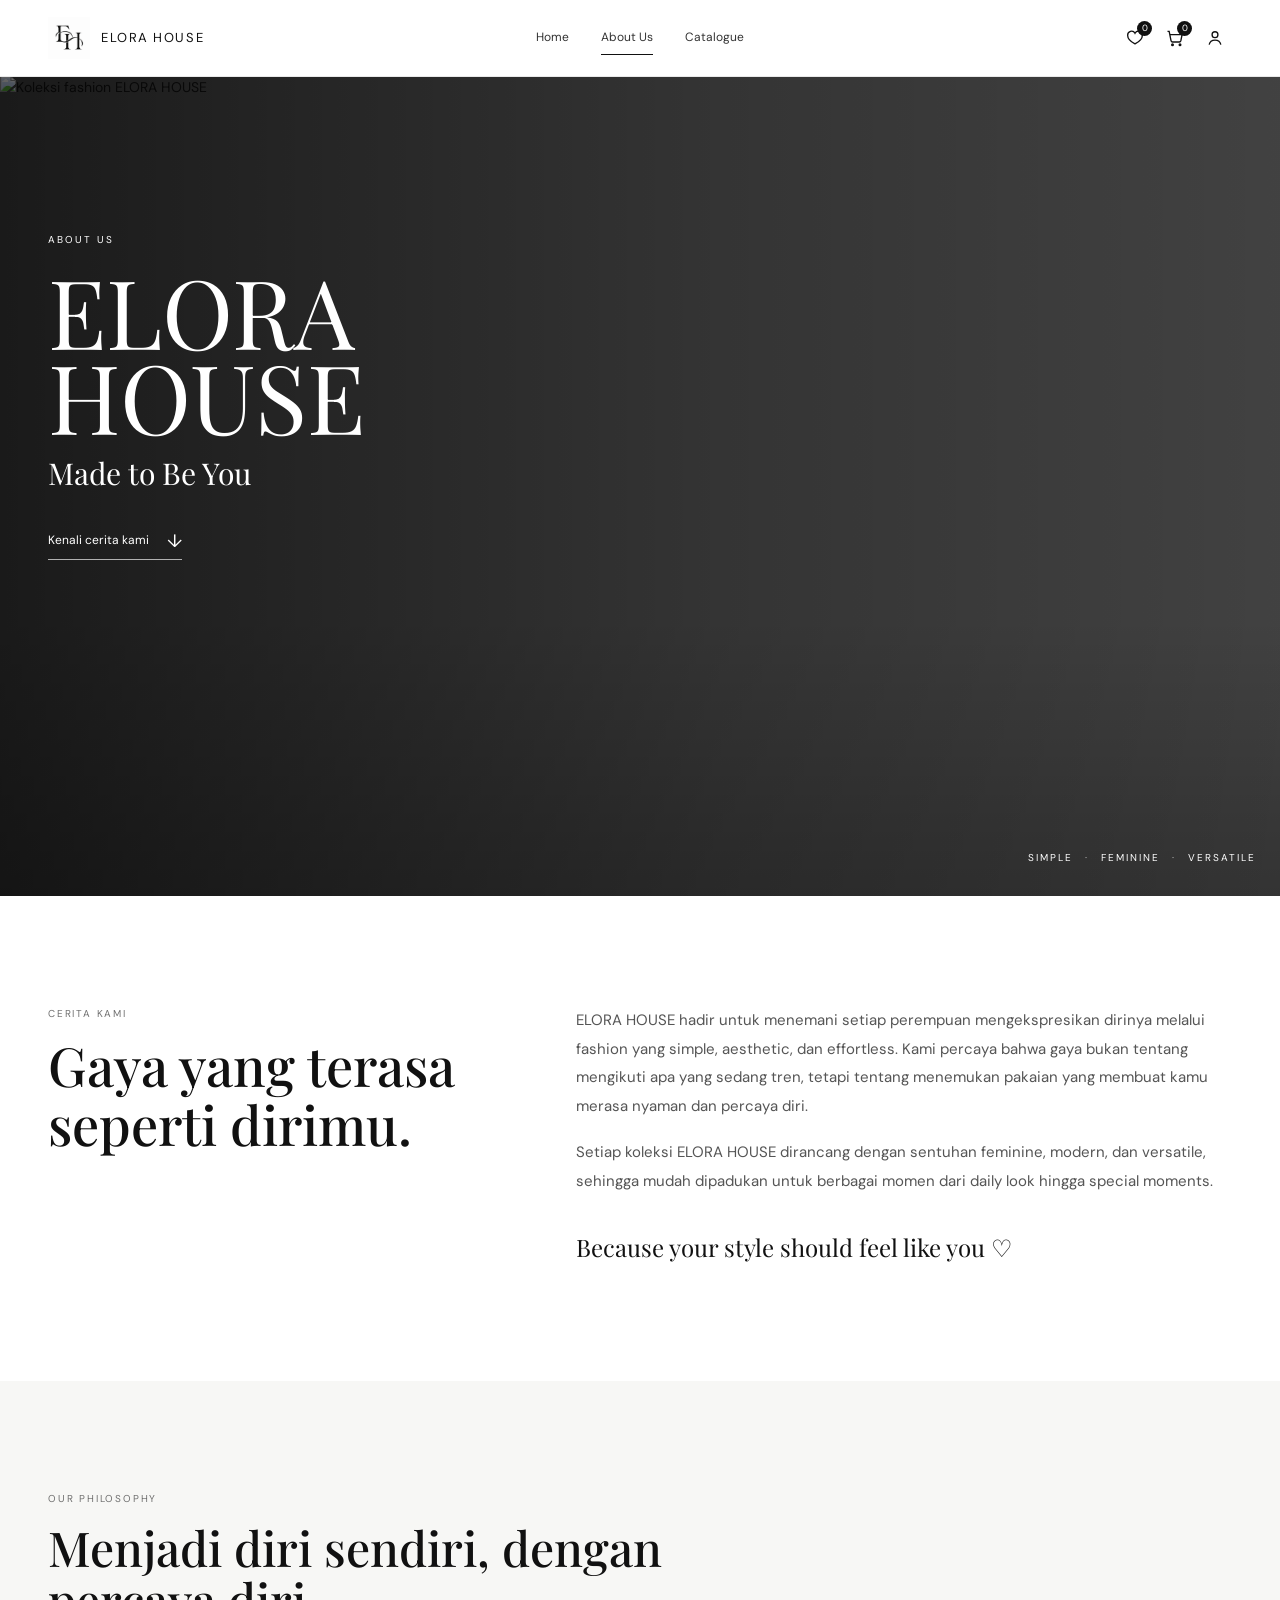
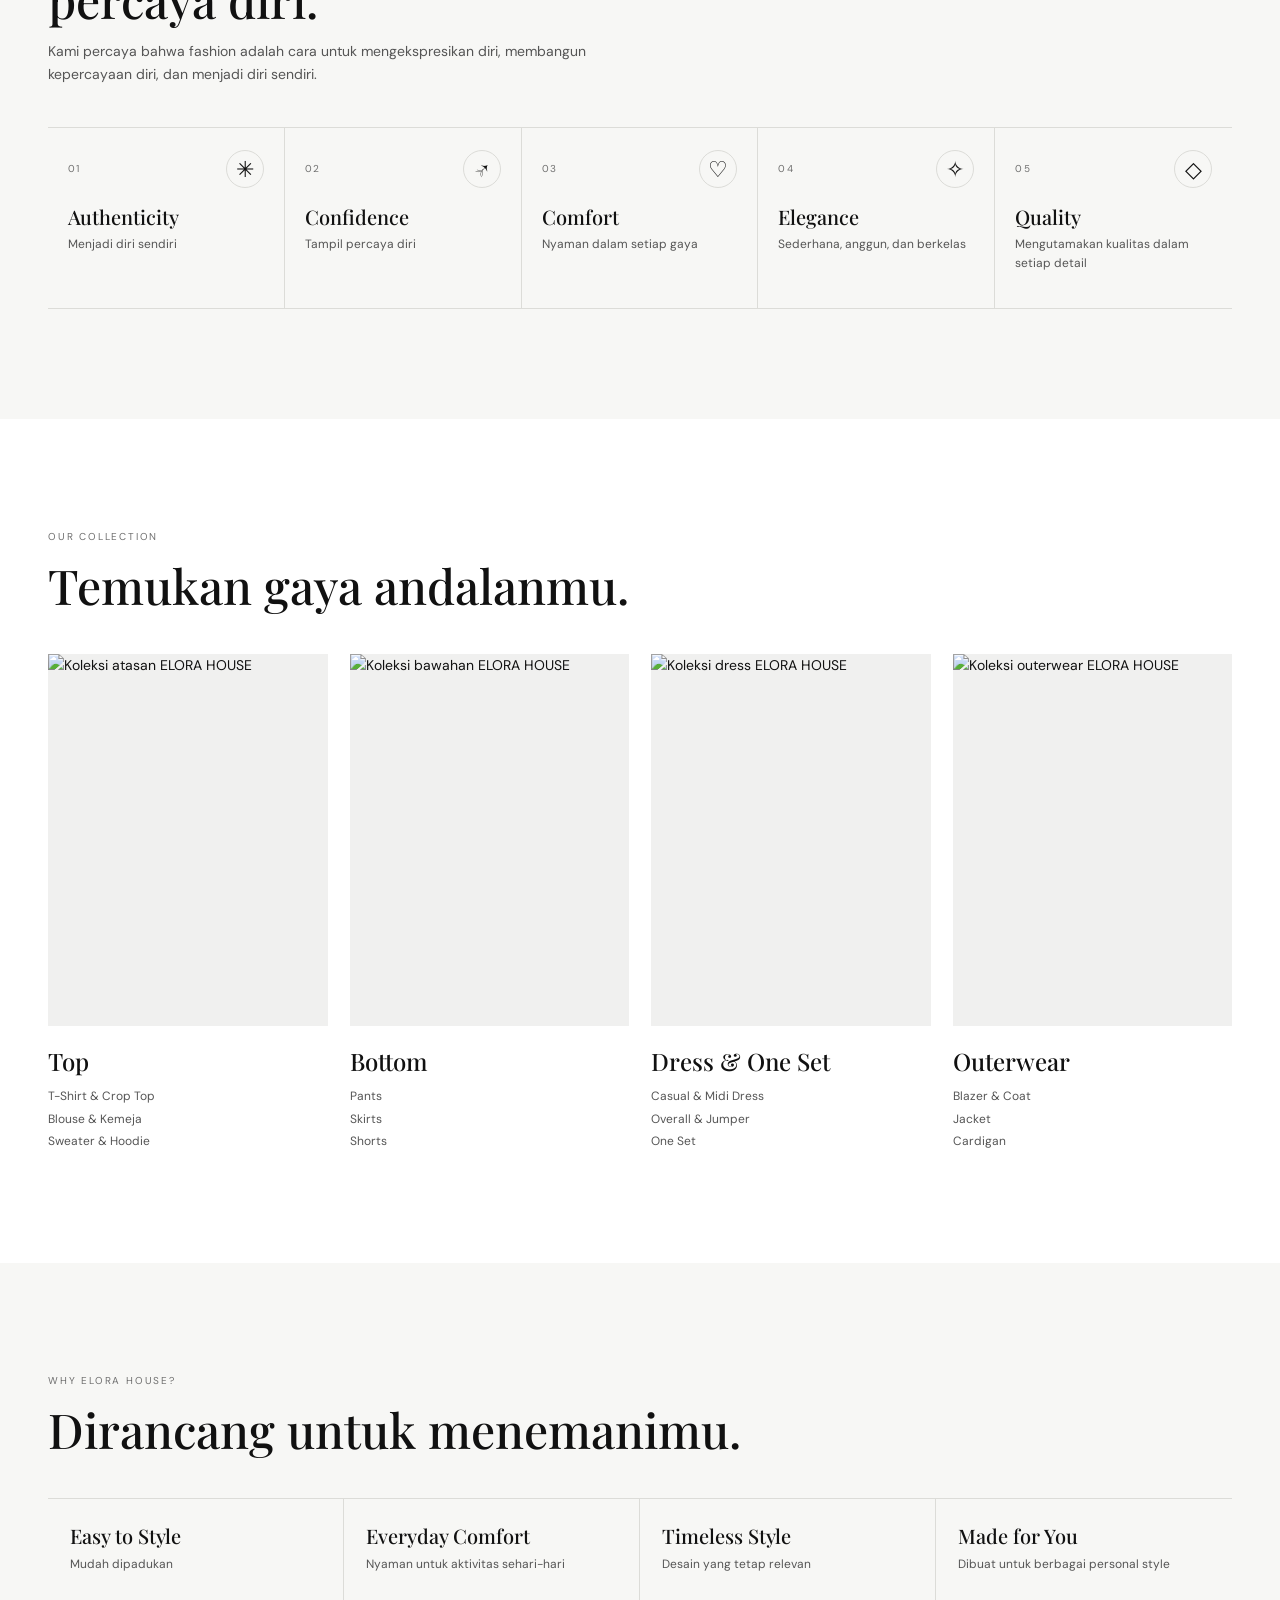
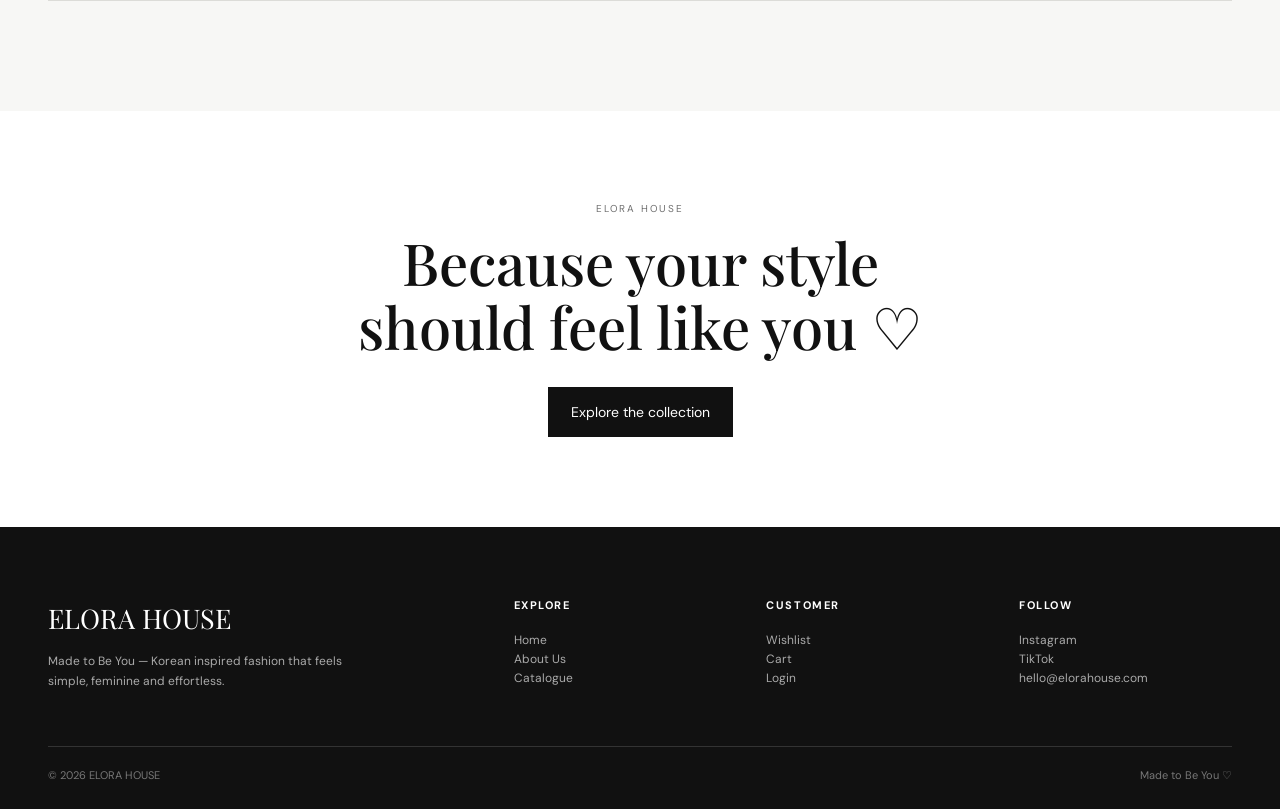
==== commit 1fed8b3b: "update kategori about" ====
--- a/about.html
+++ b/about.html
@@ -129,7 +129,6 @@
                 />
               </div>
               <div class="about-category-info">
-                <span>01 / TOP</span>
                 <h3>Top</h3>
                 <ul>
                   <li>T-Shirt &amp; Crop Top</li>
@@ -147,7 +146,6 @@
                 />
               </div>
               <div class="about-category-info">
-                <span>02 / BOTTOM</span>
                 <h3>Bottom</h3>
                 <ul>
                   <li>Pants</li>
@@ -165,7 +163,6 @@
                 />
               </div>
               <div class="about-category-info">
-                <span>03 / DRESS &amp; ONE SET</span>
                 <h3>Dress &amp; One Set</h3>
                 <ul>
                   <li>Casual &amp; Midi Dress</li>
@@ -183,7 +180,6 @@
                 />
               </div>
               <div class="about-category-info">
-                <span>04 / OUTERWEAR</span>
                 <h3>Outerwear</h3>
                 <ul>
                   <li>Blazer &amp; Coat</li>
--- a/styles.css
+++ b/styles.css
@@ -122,13 +122,18 @@
   place-items: center;
 }
 .navbar {
-  position: sticky;
+  position: fixed;
   top: 0;
+  right: 0;
+  left: 0;
   z-index: 50;
   background: rgba(255, 255, 255, 0.96);
   backdrop-filter: blur(12px);
   border-bottom: 1px solid var(--line);
 }
+#site-header {
+  height: 76px;
+}
 .nav-inner {
   height: 76px;
   display: grid;
@@ -144,13 +149,9 @@
   letter-spacing: 0.12em;
 }
 .logo {
-  width: 34px;
-  height: 34px;
-  border: 1px solid #111;
-  display: grid;
-  place-items: center;
-  font-family: var(--serif);
-  font-size: 13px;
+  width: 42px;
+  height: 42px;
+  object-fit: contain;
 }
 .nav-links {
   display: flex;
@@ -643,6 +644,7 @@
 .detail-qty {
   display: flex;
   align-items: center;
+  gap: 8px;
   border: 1px solid #1a1a1a;
   width: max-content;
 }
@@ -760,6 +762,15 @@
   font-size: 12px;
   margin-top: 4px;
 }
+.quantity {
+  display: flex;
+  align-items: center;
+  gap: 10px;
+}
+.quantity span {
+  min-width: 1.5em;
+  text-align: center;
+}
 .item-actions {
   display: flex;
   gap: 10px;
@@ -855,6 +866,19 @@
   color: #555;
   margin-bottom: 18px;
 }
+.qris-payment {
+  margin-top: 18px;
+}
+.qris-payment p {
+  margin-bottom: 10px;
+  font-size: 12px;
+}
+.qris-code {
+  width: min(100%, 320px);
+  height: auto;
+  object-fit: contain;
+  border: 1px solid var(--line);
+}
 .empty {
   text-align: center;
   padding: 80px 20px;
@@ -936,6 +960,9 @@
   }
 }
 @media (max-width: 600px) {
+  #site-header {
+    height: 66px;
+  }
   .container {
     width: min(var(--max), calc(100% - 48px));
   }
